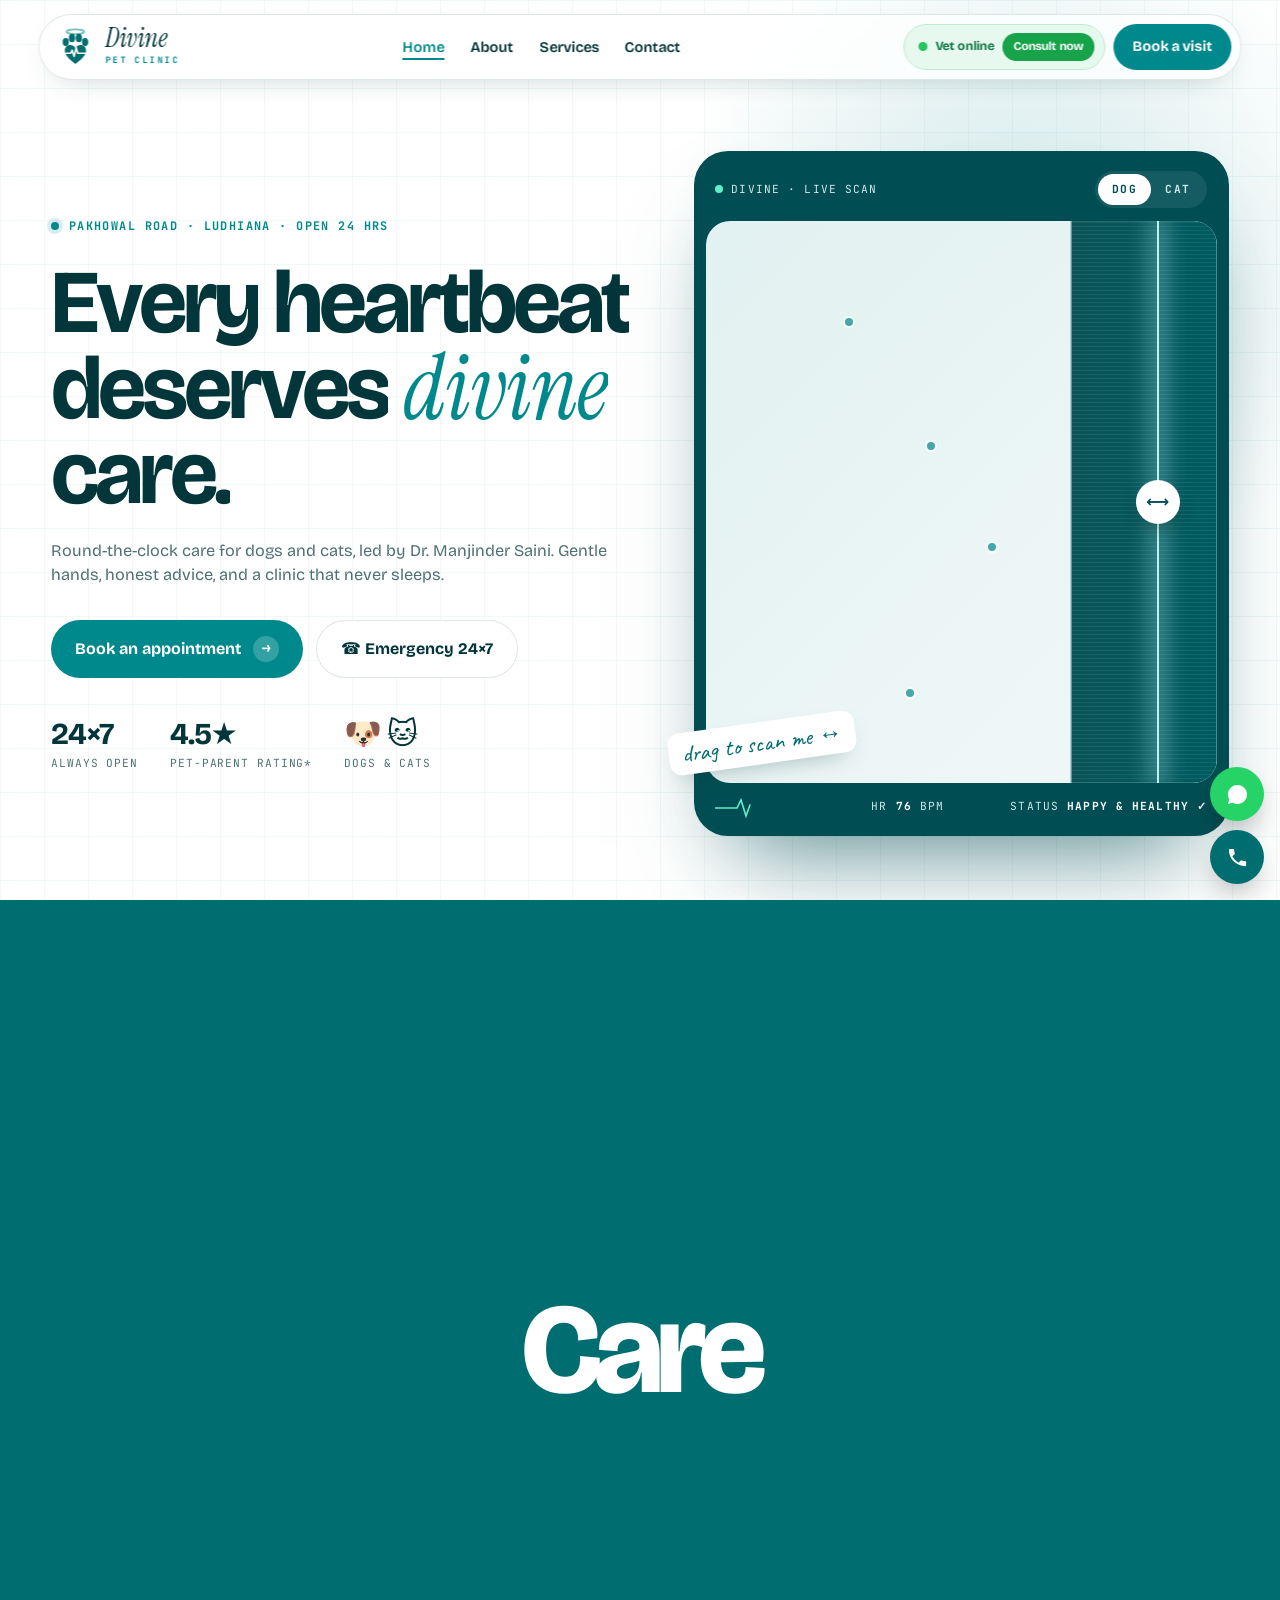
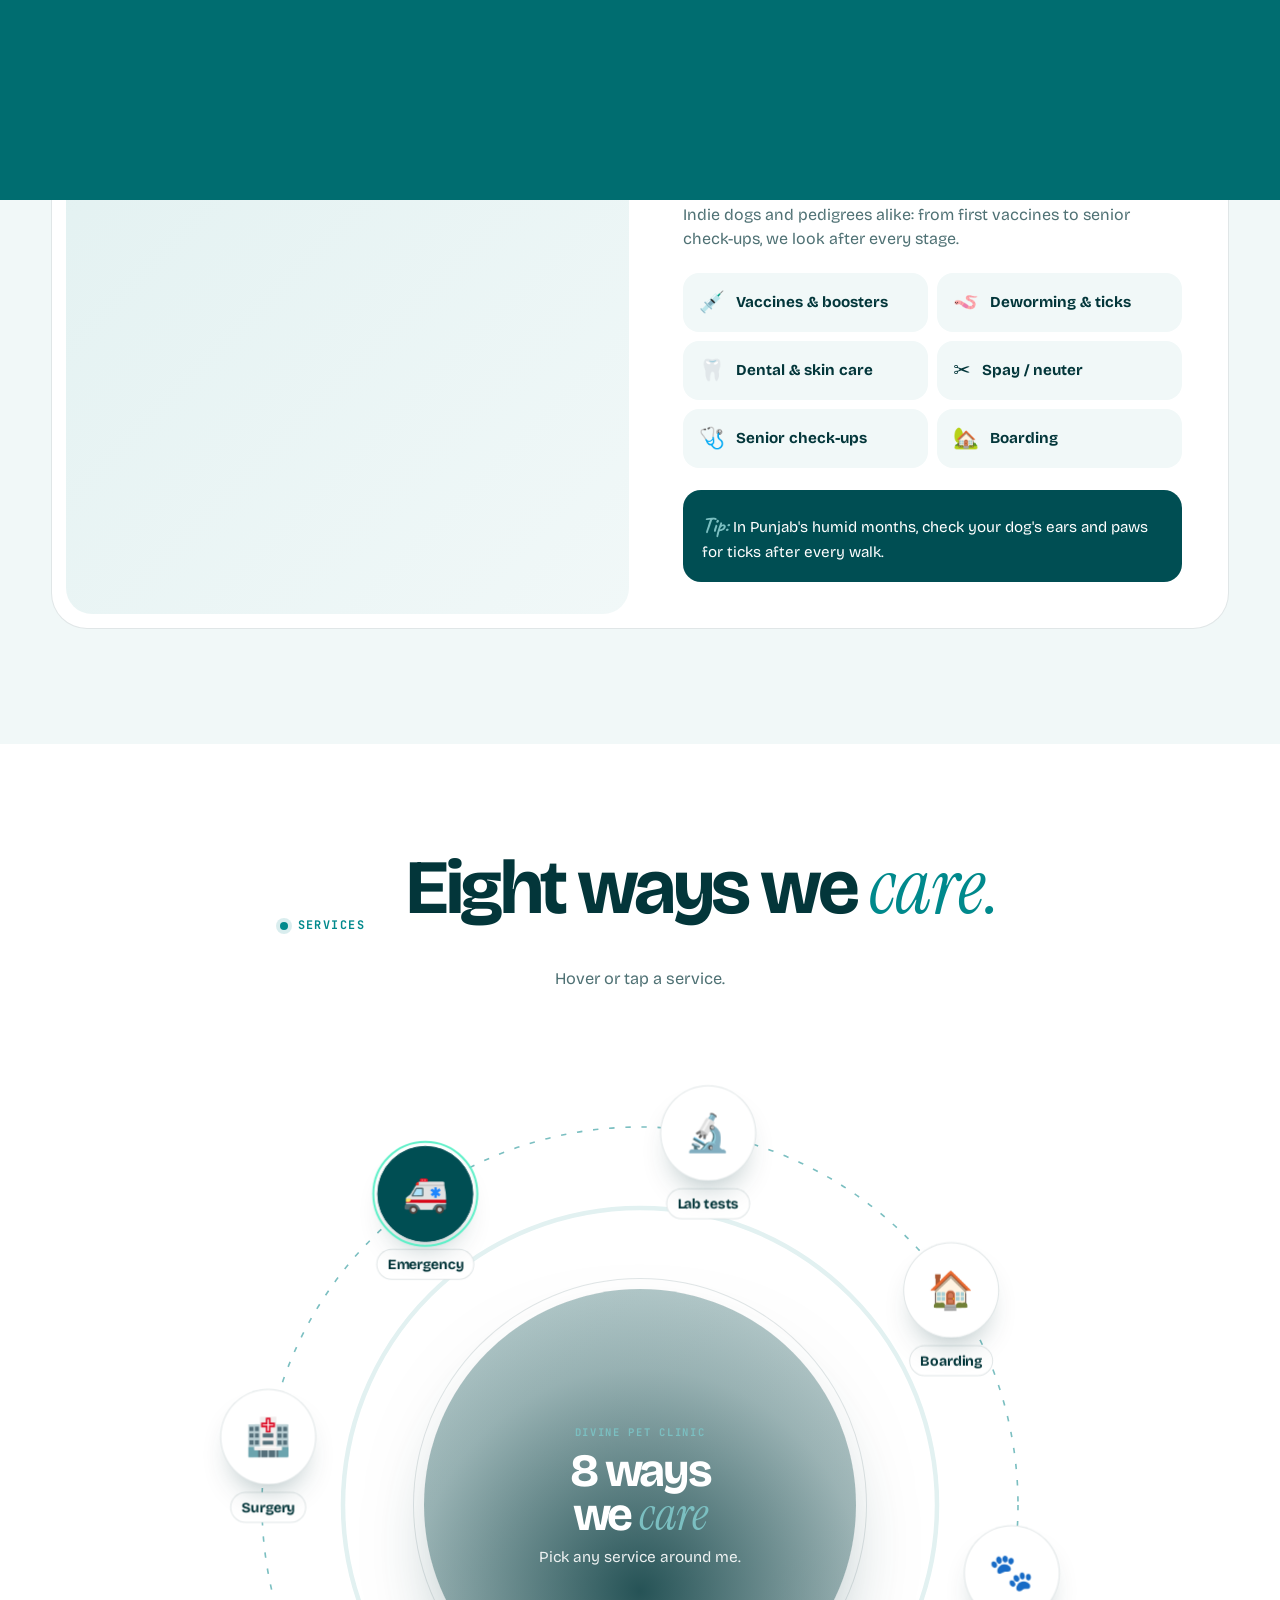
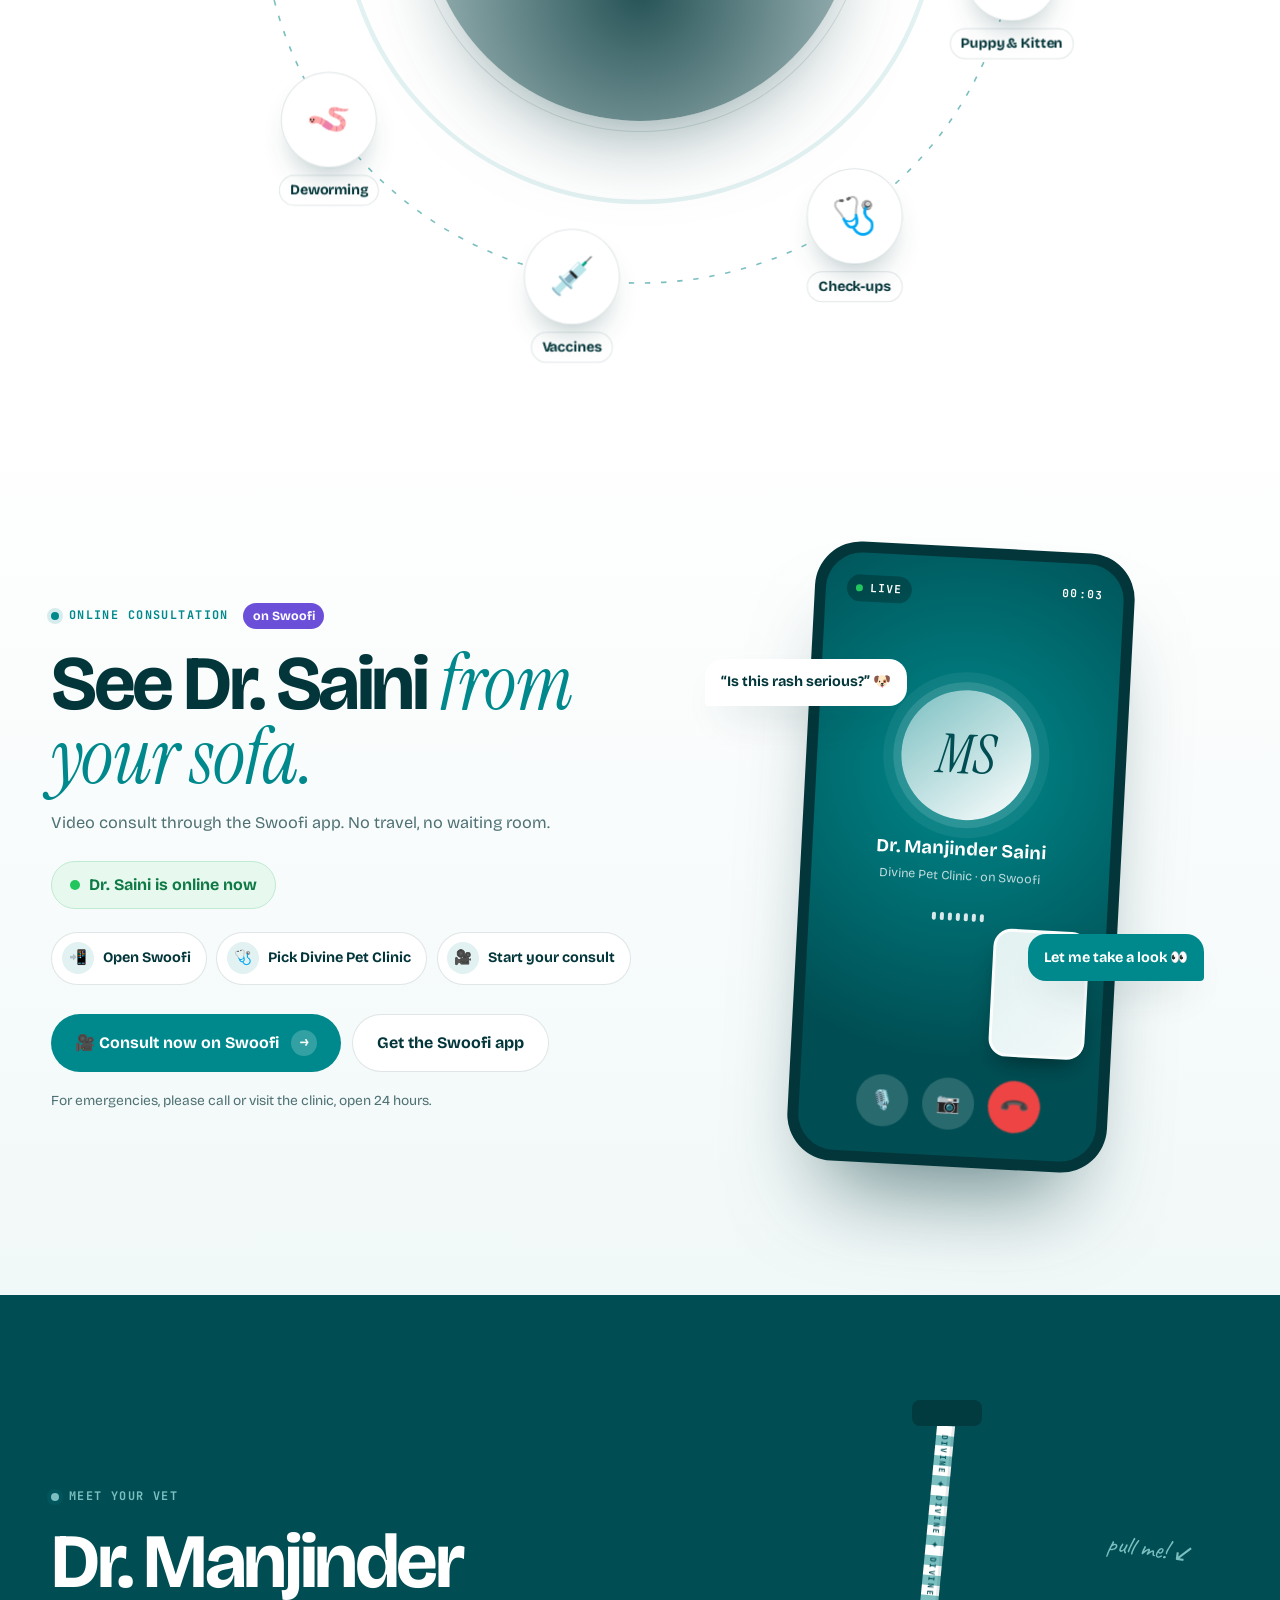
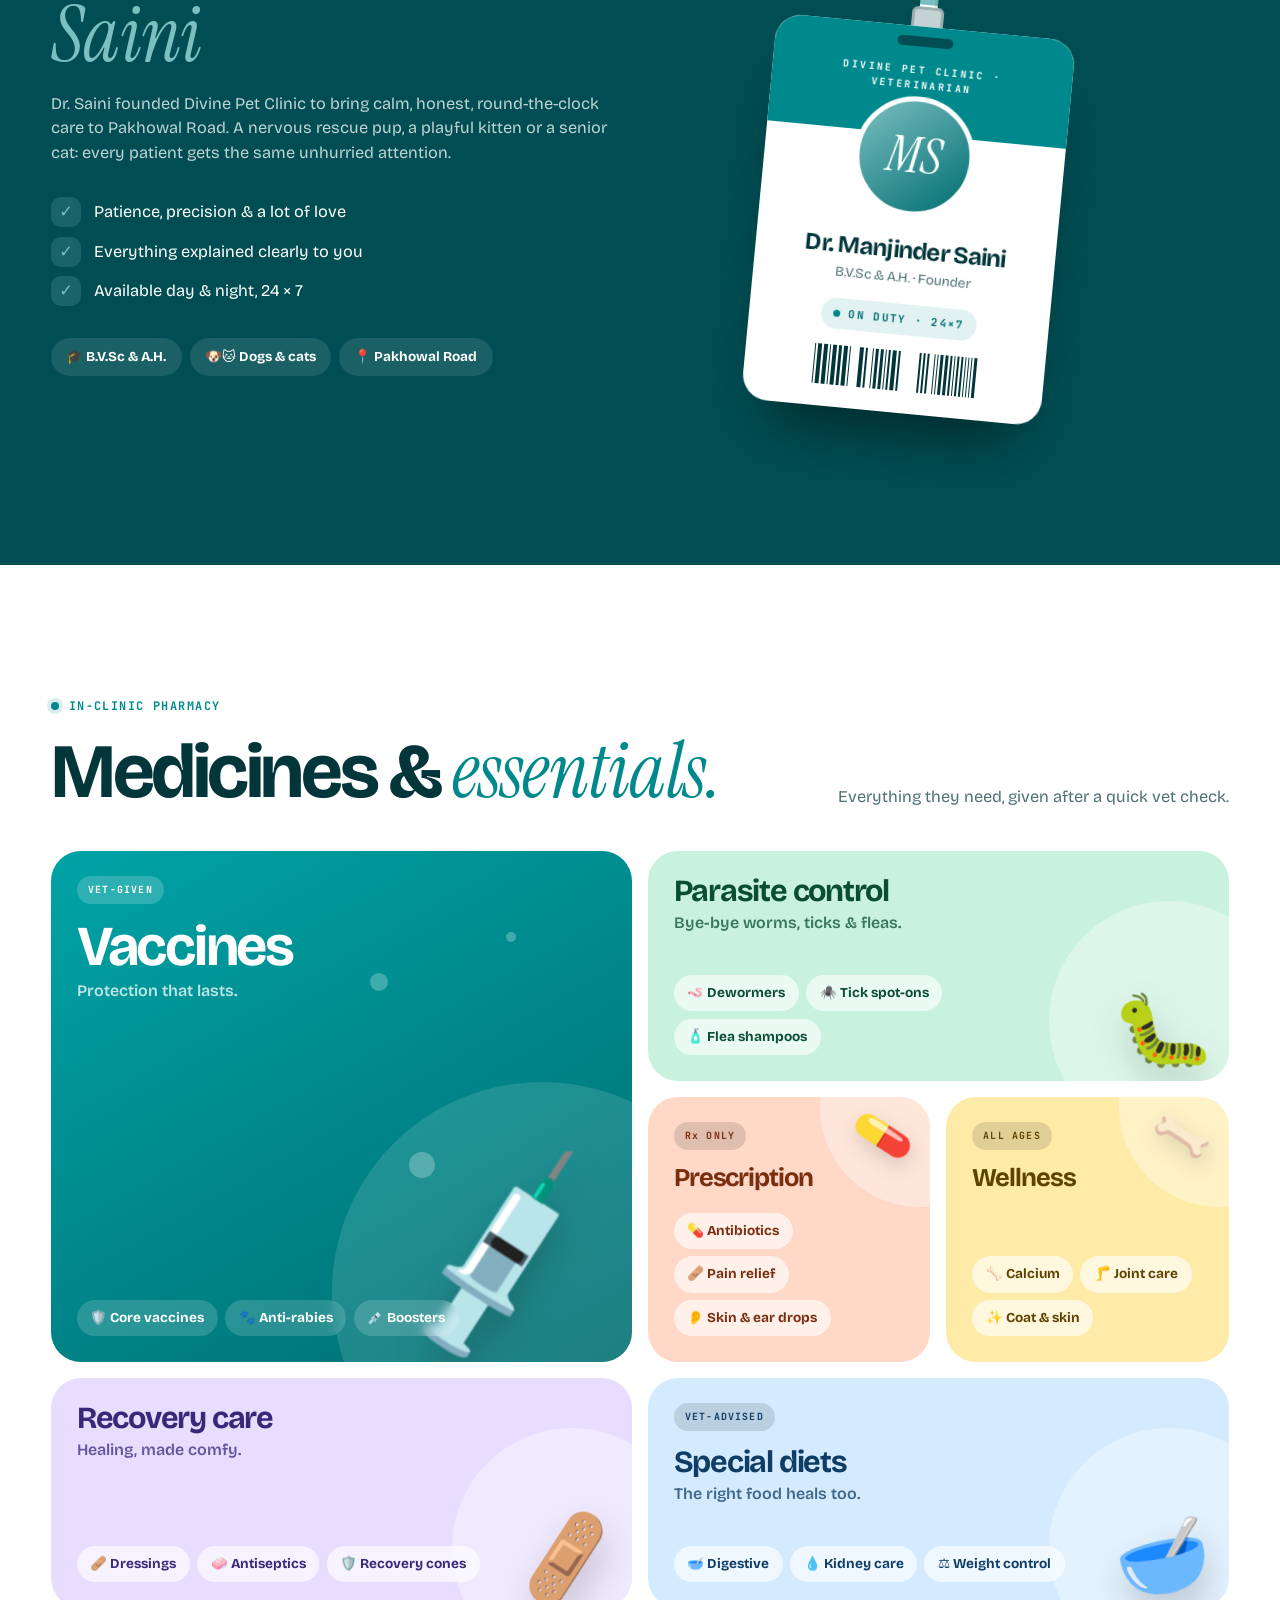
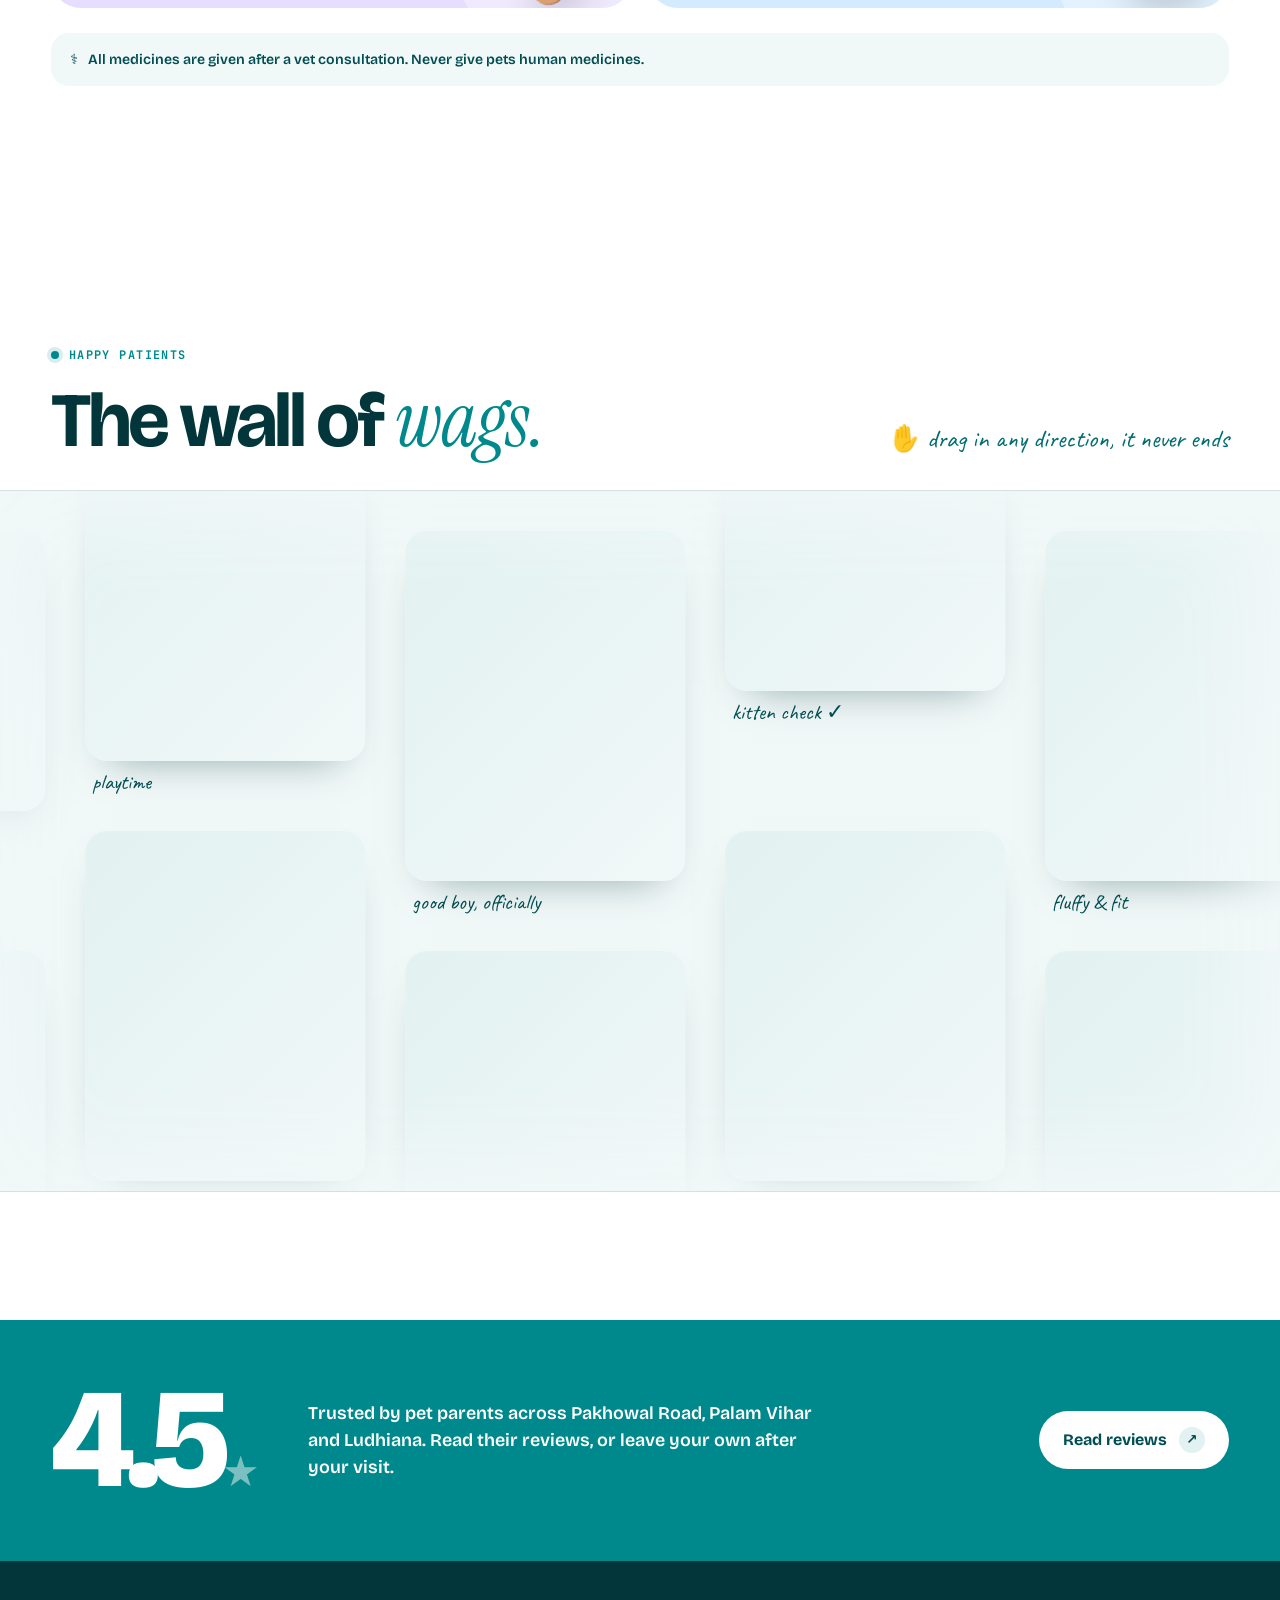
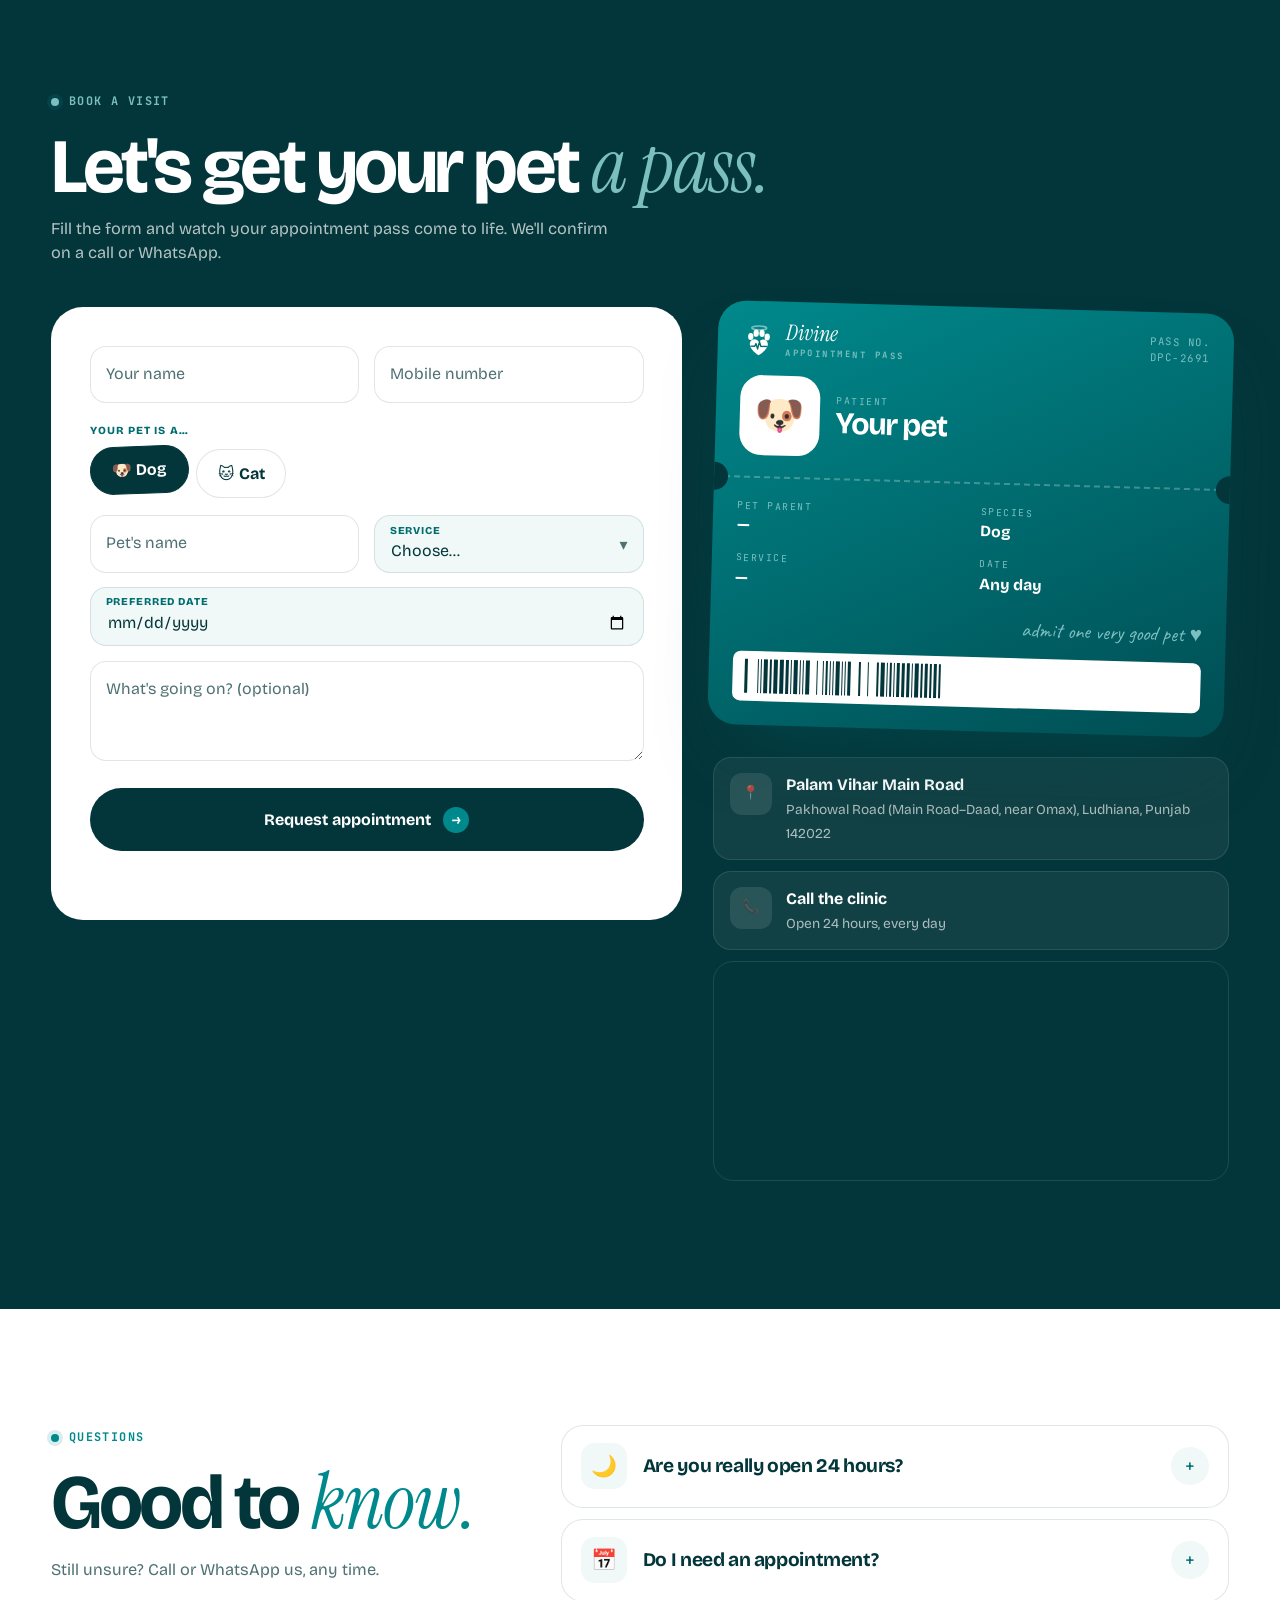
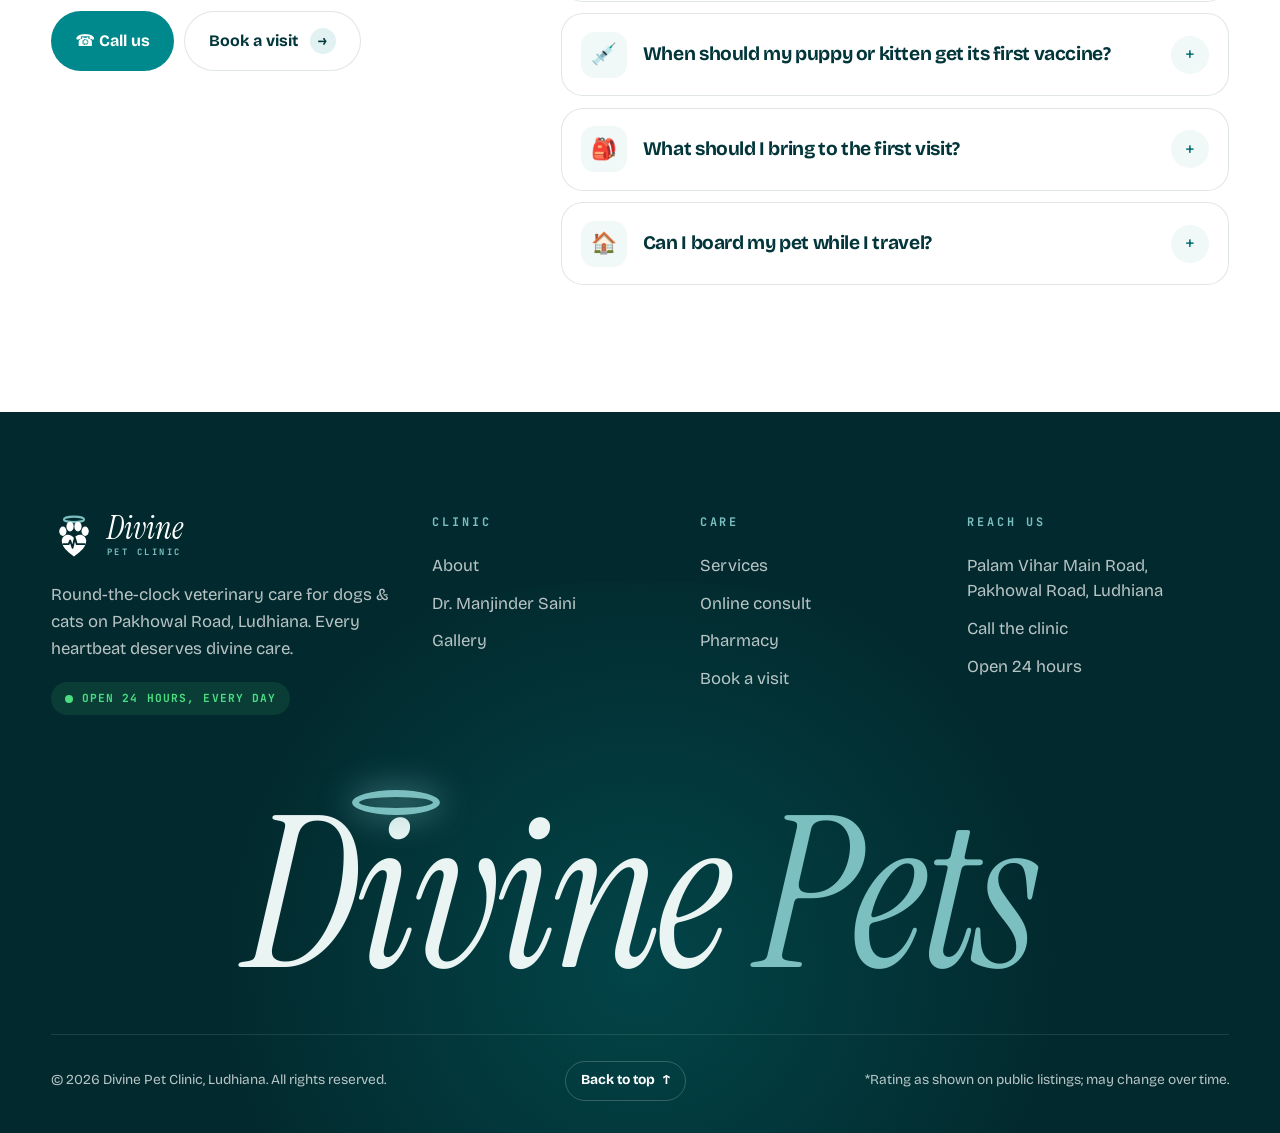
==== index.html @ b82a6c08 "Add files via upload" ====
<!DOCTYPE html>
<html lang="en-IN">
<head>
<meta charset="UTF-8" />
<meta name="viewport" content="width=device-width, initial-scale=1, viewport-fit=cover" />
<title>Divine Pet Clinic · 24-Hour Vet for Dogs &amp; Cats · Pakhowal Road, Ludhiana</title>
<meta name="description" content="Open 24 hours. Check-ups, vaccinations, surgery, emergency care, lab tests and boarding for dogs and cats, led by Dr. Manjinder Saini, B.V.Sc &amp; A.H." />
<link rel="canonical" href="https://gurmeettextile.in/" />
<meta name="theme-color" content="#006D70" />
<meta property="og:type" content="website" />
<meta property="og:site_name" content="Divine Pet Clinic" />
<meta property="og:title" content="Divine Pet Clinic · 24-Hour Vet for Dogs &amp; Cats · Pakhowal Road, Ludhiana" />
<meta property="og:description" content="Open 24 hours. Check-ups, vaccinations, surgery, emergency care, lab tests and boarding for dogs and cats, led by Dr. Manjinder Saini, B.V.Sc &amp; A.H." />
<meta property="og:url" content="https://gurmeettextile.in/" />
<meta property="og:image" content="https://gurmeettextile.in/og-image.jpg" />
<meta property="og:locale" content="en_IN" />
<meta name="twitter:card" content="summary_large_image" />
<link rel="manifest" href="site.webmanifest" />
<link rel="icon" href="data:image/svg+xml,%3Csvg xmlns='http://www.w3.org/2000/svg' viewBox='0 0 64 64'%3E%3Crect width='64' height='64' rx='16' fill='%23006D70'/%3E%3Cellipse cx='32' cy='11' rx='13' ry='3.6' fill='none' stroke='%237BBFC1' stroke-width='3'/%3E%3Cpath d='M32 56c-2-1.8-15-9.4-15-19 0-4.8 3.7-7.8 7.6-7.8 3.2 0 5.6 1.9 7.4 4.2 1.8-2.3 4.2-4.2 7.4-4.2 3.9 0 7.6 3 7.6 7.8 0 9.6-13 17.2-15 19z' fill='%23fff'/%3E%3C/svg%3E" />
<link rel="apple-touch-icon" href="favicon.svg" />
<link rel="preconnect" href="https://fonts.googleapis.com" />
<link rel="preconnect" href="https://fonts.gstatic.com" crossorigin />
<link href="https://fonts.googleapis.com/css2?family=Bricolage+Grotesque:opsz,wght@12..96,400..800&family=Instrument+Serif:ital@0;1&family=Caveat:wght@500;700&family=JetBrains+Mono:wght@500;700&display=swap" rel="stylesheet" />
<link rel="stylesheet" href="style.css" />
<script type="application/ld+json">{"@context": "https://schema.org", "@type": "VeterinaryCare", "name": "Divine Pet Clinic", "url": "https://gurmeettextile.in/", "image": "https://gurmeettextile.in/og-image.jpg", "address": {"@type": "PostalAddress", "streetAddress": "Palam Vihar Main Road, Pakhowal Road (Main Road–Daad, near Omax)", "addressLocality": "Ludhiana", "addressRegion": "Punjab", "postalCode": "142022", "addressCountry": "IN"}, "openingHoursSpecification": {"@type": "OpeningHoursSpecification", "dayOfWeek": ["Monday", "Tuesday", "Wednesday", "Thursday", "Friday", "Saturday", "Sunday"], "opens": "00:00", "closes": "23:59"}, "employee": {"@type": "Person", "name": "Dr. Manjinder Saini", "jobTitle": "Veterinarian", "honorificSuffix": "B.V.Sc & A.H."}, "priceRange": "₹₹", "telephone": "+91-XXXXXXXXXX"}</script>
</head>
<body class="loading page-enter" data-page="home">
<script>document.documentElement.classList.add("js");try{if(sessionStorage.getItem("dpcSeen"))document.body.classList.add("no-loader");if(!sessionStorage.getItem("dpcEnter"))document.body.classList.remove("page-enter");sessionStorage.removeItem("dpcEnter")}catch(e){document.body.classList.remove("page-enter")}</script>
<a href="#main" class="skip">Skip to content</a>
<svg width="0" height="0" style="position:absolute" aria-hidden="true">
  <defs>
    <symbol id="logo" viewBox="0 0 64 64">
      <ellipse cx="32" cy="7.5" rx="14" ry="3.8" fill="none" stroke="#7BBFC1" stroke-width="3"/>
      <ellipse cx="16.5" cy="24" rx="5" ry="6.6" fill="currentColor"/><ellipse cx="26.5" cy="17.5" rx="5" ry="6.8" fill="currentColor"/>
      <ellipse cx="37.5" cy="17.5" rx="5" ry="6.8" fill="currentColor"/><ellipse cx="47.5" cy="24" rx="5" ry="6.6" fill="currentColor"/>
      <path d="M32 59c-2.2-2-17-10.6-17-21.4 0-5.4 4.2-8.8 8.6-8.8 3.6 0 6.3 2.1 8.4 4.7 2.1-2.6 4.8-4.7 8.4-4.7 4.4 0 8.6 3.4 8.6 8.8C49 48.4 34.2 57 32 59z" fill="currentColor"/>
      <path d="M17 42h7.5l2.2-5 3.3 10 3.2-14 2.6 9h11.2" fill="none" stroke="var(--cut,#fff)" stroke-width="2.6" stroke-linejoin="round" stroke-linecap="round"/>
    </symbol>
    <symbol id="paw" viewBox="0 0 64 64">
      <ellipse cx="16.5" cy="24" rx="5" ry="6.6"/><ellipse cx="26.5" cy="17.5" rx="5" ry="6.8"/><ellipse cx="37.5" cy="17.5" rx="5" ry="6.8"/><ellipse cx="47.5" cy="24" rx="5" ry="6.6"/>
      <path d="M32 59c-2.2-2-17-10.6-17-21.4 0-5.4 4.2-8.8 8.6-8.8 3.6 0 6.3 2.1 8.4 4.7 2.1-2.6 4.8-4.7 8.4-4.7 4.4 0 8.6 3.4 8.6 8.8C49 48.4 34.2 57 32 59z"/>
    </symbol>
  </defs>
</svg>

<!-- LOADER -->
<div id="loader" aria-hidden="true">
  <div class="ld">
    <svg class="ol"><use href="#logo"/></svg>
    <svg class="sol"><use href="#logo"/></svg>
    <div class="beam"></div>
  </div>
  <div class="ld-txt"><b>Divine</b><span id="ldTxt">SCANNING · 0%</span></div>
</div>

<div id="prog"></div>
<div class="paw-cur" id="pawCur"><svg viewBox="0 0 64 64" fill="currentColor"><use href="#paw"/></svg></div>

<!-- NAV -->
<header class="nav" id="nav"><div class="bar">
  <a href="index.html" class="logo" aria-label="Divine Pet Clinic home"><svg><use href="#logo"/></svg><span><b>Divine</b><small>PET CLINIC</small></span></a>
  <ul><li><a href="index.html" data-nav="home" class="cur" aria-current="page">Home</a></li><li><a href="about.html" data-nav="about">About</a></li><li><a href="services.html" data-nav="services">Services</a></li><li><a href="contact.html" data-nav="contact">Contact</a></li></ul>
  <div class="r"><a href="#consult" class="vbadge" id="vbadge" data-vet><i></i><span class="vt">Vet online</span><b class="vc">Consult now</b></a><a href="#book" class="btn btn-teal"><span>Book a visit</span></a><button class="burger" id="burger" aria-label="Menu"><i></i><i></i></button></div>
</div></header>
<nav class="mmenu"><a href="index.html">Home</a><a href="about.html">About</a><a href="services.html">Services</a><a href="#consult">Online <span class="it">consult</span></a><a href="contact.html">Contact</a><a href="#book" id="mmWa" style="font-size:1.4rem;margin-top:1.2rem;color:#4ADE80">💬 WhatsApp us</a></nav>

<main id="main">
<!-- HERO -->
<section class="hero" id="hero">
  <div class="wrap hgrid">
    <div>
      <span class="eyebrow rise">Pakhowal Road · Ludhiana · Open 24 hrs</span>
      <h1 class="split">Every heartbeat deserves <span class="it">divine</span> care.</h1>
      <p class="lead rise">Round-the-clock care for dogs and cats, led by Dr. Manjinder Saini. Gentle hands, honest advice, and a clinic that never sleeps.</p>
      <div class="ctas rise">
        <a href="#book" class="btn btn-teal magnetic"><span>Book an appointment</span><span class="ar">→</span></a>
        <a href="#book" class="btn btn-line magnetic js-call"><span>☎ Emergency 24×7</span></a>
      </div>
      <div class="hmini rise">
        <div><b>24×7</b><span>ALWAYS OPEN</span></div>
        <div><b>4.5★</b><span>PET-PARENT RATING*</span></div>
        <div><b>🐶 🐱</b><span>DOGS & CATS</span></div>
      </div>
    </div>
    <div class="scanner rise" id="scanner">
      <div class="sc-top"><span class="rec"><i></i>DIVINE · LIVE SCAN</span><div class="sc-tog" id="scTog"><button class="on" data-p="dog">DOG</button><button data-p="cat">CAT</button></div></div>
      <div class="screen" id="screen" data-cursor>
        <div class="layer cover"><img id="scPhoto" alt="Pet being scanned"></div>
        <div class="layer xray" id="xray"><img id="scX" alt=""></div>
        <div class="band-edge" id="be1"></div><div class="band-edge" id="be2"></div>
        <div class="beam" id="beam"><span>⟷</span></div>
        <div id="huds"></div>
      </div>
      <div class="sc-bot"><svg viewBox="0 0 90 22"><path d="M0 12h22l4-8 5 16 5-14 3 6h51"/></svg><span>HR <b id="hr">72</b> BPM</span><span>STATUS <b id="scStatus">SCANNING…</b></span></div>
      <div class="scan-hint">drag to scan me ↔</div>
    </div>
  </div>
</section>

<!-- TICKER -->
<div class="ticker" aria-hidden="true">
  <div class="row" id="t1"><span>Vaccinations <img src="https://images.unsplash.com/photo-1534361960057-19889db9621e?auto=format&fit=crop&w=200&h=200&q=70" alt=""> Surgery <b>✦</b> <em>24×7</em> Emergency <img src="https://images.unsplash.com/photo-1596854372745-0906a0593bca?auto=format&fit=crop&w=200&h=200&q=70" alt=""> Deworming <b>✦</b></span></div>
  <div class="row o" id="t2"><span>Boarding <img src="https://images.unsplash.com/photo-1769072532894-d0a4ad06d415?auto=format&fit=crop&w=200&h=200&q=70" alt=""> Diagnostics <b>✦</b> <em>Kitten</em> Care <img src="https://images.unsplash.com/photo-1574144611937-0df059b5ef3e?auto=format&fit=crop&w=200&h=200&q=70" alt=""> Check-ups <b>✦</b></span></div>
</div>

<!-- WHO WE TREAT -->
<section class="treat" id="treat">
  <div class="wrap">
    <div class="head" data-reveal><span class="eyebrow">Who we treat</span><h2>Every wag, every <span class="it">whisker.</span></h2><p class="lead" style="margin:0 auto">Flip the switch to see how we care for each.</p></div>
    <div class="swwrap" data-reveal><div class="bigswitch" id="sw"><span class="knob"></span><button class="on" data-k="dog">🐶 Dogs</button><button data-k="cat">🐱 Cats</button></div></div>
    <div class="tstage" id="tstage" data-reveal>
      <div class="tvid cover"><video id="tVid" muted loop playsinline autoplay preload="metadata"></video><span class="lbl" id="tLbl">● PATIENT: DOG</span></div>
      <div class="tinfo"><h3 id="tT"></h3><p id="tP"></p><div class="tlist" id="tL"></div><div class="tip"><p id="tTip"></p></div></div>
    </div>
  </div>
</section>

<!-- SERVICES: orbit -->
<section class="services" id="care-orbit">
  <div class="wrap">
    <div class="head orb-head" data-reveal><span class="eyebrow">Services</span><h2>Eight ways we <span class="it">care.</span></h2><p class="lead">Hover or tap a service.</p></div>
    <div class="orbit" id="orbit" data-reveal>
      <svg class="orb-rings" viewBox="0 0 100 100" aria-hidden="true"><circle class="r1" cx="50" cy="50" r="42"/><circle class="r2" cx="50" cy="50" r="33"/><line id="orbLine" x1="50" y1="50" x2="50" y2="50"/></svg>
      <div class="orb-core" id="orbCore">
        <div class="cover orb-img"><img id="orbImg" src="https://images.unsplash.com/photo-1601758228041-f3b2795255f1?auto=format&fit=crop&w=900&q=72" alt="Happy dog with its owner"></div>
        <div class="orb-txt" id="orbTxt">
          <span class="orb-k" id="orbK">DIVINE PET CLINIC</span>
          <h3 id="orbH">8 ways<br>we <span class="it">care</span></h3>
          <p id="orbP">Pick any service around me.</p>
          <div class="orb-icons" id="orbIcons"></div>
          <a href="#book" class="orb-book" id="orbBook" hidden>Book this →</a>
        </div>
      </div>
      <div id="orbPlanets"></div>
    </div>
  </div>
</section>

<!-- ONLINE CONSULT via Swoofi -->
<section class="consult" id="consult">
  <div class="wrap cgrid">
    <div data-reveal>
      <span class="eyebrow">Online consultation <span class="swf">on Swoofi</span></span>
      <h2>See Dr. Saini <span class="it">from your sofa.</span></h2>
      <p class="lead">Video consult through the Swoofi app. No travel, no waiting room.</p>
      <div class="cstatus" data-vet><i></i><span class="cs-t">Dr. Saini is online now</span></div>
      <ol class="csteps">
        <li><span>📲</span>Open Swoofi</li>
        <li><span>🩺</span>Pick Divine Pet Clinic</li>
        <li><span>🎥</span>Start your consult</li>
      </ol>
      <div class="cbtns">
        <a href="#book" class="btn btn-teal magnetic" id="cMain" data-vet><span class="cm-t">🎥 Consult now on Swoofi</span><span class="ar">→</span></a>
        <a href="#book" class="btn btn-line magnetic" id="cApp"><span>Get the Swoofi app</span></a>
      </div>
      <p class="cnote">For emergencies, please call or visit the clinic, open 24 hours.</p>
    </div>
    <div class="vwrap" data-reveal>
      <div class="vphone" data-vet>
        <div class="vscreen">
          <div class="vtop"><span class="vlive"><i></i><span class="vl-t">LIVE</span></span><span class="vtime" id="vtime">00:00</span></div>
          <div class="vdoc"><div class="vav">MS</div><b>Dr. Manjinder Saini</b><span>Divine Pet Clinic · on Swoofi</span>
            <div class="wave"><i></i><i></i><i></i><i></i><i></i><i></i><i></i></div></div>
          <div class="vpip cover"><img src="https://images.unsplash.com/photo-1587300003388-59208cc962cb?auto=format&fit=crop&w=400&q=70" alt="Pet on the video call"></div>
          <div class="vctrl"><span>🎙️</span><span>📷</span><span class="end">📞</span></div>
          <div class="voff"><b>😴 Dr. Saini is offline</b><span class="vo-t">Back online at 9:00 AM</span><a href="#book" class="btn btn-white"><span>Book for later</span></a></div>
        </div>
      </div>
      <div class="vbubble">“Is this rash serious?” 🐶</div>
      <div class="vbubble b2">Let me take a look 👀</div>
    </div>
  </div>
</section>

<!-- VET: ID badge -->
<section class="vet" id="vet">
  <div class="wrap grid">
    <div data-reveal>
      <span class="eyebrow">Meet your vet</span>
      <h2>Dr. Manjinder <span class="it">Saini</span></h2>
      <p class="lead">Dr. Saini founded Divine Pet Clinic to bring calm, honest, round-the-clock care to Pakhowal Road. A nervous rescue pup, a playful kitten or a senior cat: every patient gets the same unhurried attention.</p>
      <ul class="promise"><li><i>✓</i>Patience, precision & a lot of love</li><li><i>✓</i>Everything explained clearly to you</li><li><i>✓</i>Available day & night, 24 × 7</li></ul>
      <div class="vchips"><span>🎓 B.V.Sc & A.H.</span><span>🐶🐱 Dogs & cats</span><span>📍 Pakhowal Road</span></div>
    </div>
    <div class="lstage" id="lstage">
      <div class="anchor"></div>
      <div class="swing" id="swing">
        <div class="rope"></div><div class="clip"></div>
        <div class="badge" id="badge">
          <div class="bh"><small>DIVINE PET CLINIC · VETERINARIAN</small></div>
          <div class="ph" id="docPh">MS</div>
          <div class="bb"><b>Dr. Manjinder Saini</b><span>B.V.Sc & A.H. · Founder</span><div class="duty"><i></i>ON DUTY · 24×7</div><div class="bc" id="bcode"></div></div>
        </div>
      </div>
      <div class="pull">pull me! ↙</div>
    </div>
  </div>
</section>

<!-- PHARMACY: colourful bento -->
<section class="pharmacy" id="pharmacy">
  <div class="wrap">
    <div class="head" data-reveal><div><span class="eyebrow">In-clinic pharmacy</span><h2>Medicines & <span class="it">essentials.</span></h2></div><p class="lead">Everything they need, given after a quick vet check.</p></div>
    <div class="bento" id="bento">
      <article class="bt bt-vax" data-reveal>
        <span class="bt-tag">VET-GIVEN</span>
        <h3>Vaccines</h3><p>Protection that lasts.</p>
        <ul><li>🛡️ Core vaccines</li><li>🐾 Anti-rabies</li><li>💉 Boosters</li></ul>
        <span class="bt-ill">💉</span><i class="dot d1"></i><i class="dot d2"></i><i class="dot d3"></i>
      </article>
      <article class="bt bt-para" data-reveal>
        <h3>Parasite control</h3><p>Bye-bye worms, ticks & fleas.</p>
        <ul><li>🪱 Dewormers</li><li>🕷️ Tick spot-ons</li><li>🧴 Flea shampoos</li></ul>
        <span class="bt-ill">🐛</span>
      </article>
      <article class="bt bt-rx" data-reveal>
        <span class="bt-tag">Rx ONLY</span>
        <h3>Prescription</h3>
        <ul><li>💊 Antibiotics</li><li>🩹 Pain relief</li><li>👂 Skin & ear drops</li></ul>
        <span class="bt-ill">💊</span>
      </article>
      <article class="bt bt-well" data-reveal>
        <span class="bt-tag">ALL AGES</span>
        <h3>Wellness</h3>
        <ul><li>🦴 Calcium</li><li>🦵 Joint care</li><li>✨ Coat & skin</li></ul>
        <span class="bt-ill">🦴</span>
      </article>
      <article class="bt bt-rec" data-reveal>
        <h3>Recovery care</h3><p>Healing, made comfy.</p>
        <ul><li>🩹 Dressings</li><li>🧼 Antiseptics</li><li>🛡️ Recovery cones</li></ul>
        <span class="bt-ill">🩹</span>
      </article>
      <article class="bt bt-diet" data-reveal>
        <span class="bt-tag">VET-ADVISED</span>
        <h3>Special diets</h3><p>The right food heals too.</p>
        <ul><li>🥣 Digestive</li><li>💧 Kidney care</li><li>⚖️ Weight control</li></ul>
        <span class="bt-ill">🥣</span>
      </article>
    </div>
    <p class="disc"><span>⚕️</span>All medicines are given after a vet consultation. Never give pets human medicines.</p>
  </div>
</section>

<!-- GALLERY: infinite canvas -->
<section class="gallery" id="gallery">
  <div class="wrap head"><div data-reveal><span class="eyebrow">Happy patients</span><h2>The wall of <span class="it">wags.</span></h2></div><span class="ghint" data-reveal>✋ drag in any direction, it never ends</span></div>
  <div class="canvas" id="canvas" data-cursor></div>
</section>

<!-- TRUST -->
<section class="trust"><div class="wrap">
  <div class="score">4.5<small>★</small></div>
  <p>Trusted by pet parents across Pakhowal Road, Palam Vihar and Ludhiana. Read their reviews, or leave your own after your visit.</p>
  <a href="https://www.google.com/search?q=Divine+Pet+Clinic+Palam+Vihar+Ludhiana+reviews" target="_blank" rel="noopener" class="btn btn-white magnetic"><span>Read reviews</span><span class="ar" style="background:var(--soft)">↗</span></a>
</div></section>

<!-- BOOKING -->
<section class="book" id="book">
  <div class="wrap">
    <div class="top" data-reveal><span class="eyebrow">Book a visit</span><h2>Let's get your pet <span class="it">a pass.</span></h2><p class="lead">Fill the form and watch your appointment pass come to life. We'll confirm on a call or WhatsApp.</p></div>
    <div class="bgrid">
      <form class="appt" id="appt" novalidate data-reveal>
        <div class="row">
          <div class="f"><input id="fname" name="name" placeholder=" " autocomplete="name"><label for="fname">Your name</label><div class="msg">Please enter your name</div></div>
          <div class="f"><input id="fphone" name="phone" placeholder=" " inputmode="tel" autocomplete="tel"><label for="fphone">Mobile number</label><div class="msg">Enter a valid 10-digit mobile number</div></div>
        </div>
        <span class="lbl-s">Your pet is a…</span>
        <div class="pets">
          <label><input type="radio" name="pet" value="Dog" checked><span>🐶 Dog</span></label>
          <label><input type="radio" name="pet" value="Cat"><span>🐱 Cat</span></label>
        </div>
        <div class="row">
          <div class="f"><input id="fpet" name="petname" placeholder=" " maxlength="18"><label for="fpet">Pet's name</label></div>
          <div class="f sel"><select id="fsvc" name="service"><option value="">Choose…</option><option>General check-up</option><option>Vaccination</option><option>Deworming / tick control</option><option>Surgery / sterilisation</option><option>Emergency</option><option>Lab tests</option><option>Pet boarding</option><option>Puppy / kitten care</option></select><label for="fsvc">Service</label><div class="msg">Please choose a service</div></div>
        </div>
        <div class="f"><input id="fdate" name="date" type="date" placeholder=" "><label for="fdate">Preferred date</label><div class="msg">Please pick today or a later date</div></div>
        <div class="f"><textarea id="fmsg" name="message" placeholder=" "></textarea><label for="fmsg">What's going on? (optional)</label></div>
        <button type="submit" class="btn btn-ink magnetic"><span id="subTxt">Request appointment</span><span class="ar" style="background:var(--t2)">→</span></button>
        <p class="form-status" id="formStatus" aria-live="polite"></p>
        <p class="after" id="after">Your request is ready. <a href="#" id="again">Book another</a></p>
      </form>
      <div>
        <div class="pass" id="pass">
          <div class="ptop"><span class="logo"><svg style="--cut:var(--t3)"><use href="#logo"/></svg><span><b>Divine</b><small>APPOINTMENT PASS</small></span></span><span class="pid">PASS NO.<br><span id="pid">DPC-0000</span></span></div>
          <div class="ppet"><div class="emo" id="pEmo">🐾</div><div><small>PATIENT</small><b id="pName">Your pet</b></div></div>
          <div class="perf"></div>
          <div class="pfs">
            <div class="pf"><small>PET PARENT</small><b id="pParent">—</b></div>
            <div class="pf"><small>SPECIES</small><b id="pType">—</b></div>
            <div class="pf"><small>SERVICE</small><b id="pSvc">—</b></div>
            <div class="pf"><small>DATE</small><b id="pDate">—</b></div>
          </div>
          <div class="padmit">admit one very good pet ♥</div>
          <div class="pbc" id="pbc"></div>
          <div class="ok">CONFIRMED</div>
        </div>
        <div class="binfo">
          <a href="#" id="mapLink" target="_blank" rel="noopener"><span class="ic">📍</span><div><b>Palam Vihar Main Road</b><span>Pakhowal Road (Main Road–Daad, near Omax), Ludhiana, Punjab 142022</span></div></a>
          <a href="#book" class="js-call"><span class="ic">📞</span><div><b class="js-phone">Call the clinic</b><span>Open 24 hours, every day</span></div></a>
        </div>
        <div class="map"><iframe loading="lazy" title="Map to Divine Pet Clinic" src="https://maps.google.com/maps?q=Divine%20Pet%20Clinic%2C%20Palam%20Vihar%20Main%20Road%2C%20Pakhowal%20Road%2C%20Ludhiana&z=14&output=embed"></iframe></div>
      </div>
    </div>
  </div>
</section>
<!-- FAQ -->
<section class="faq"><div class="wrap grid">
  <div data-reveal><span class="eyebrow">Questions</span><h2>Good to <span class="it">know.</span></h2><p class="lead">Still unsure? Call or WhatsApp us, any time.</p><div class="faq-cta"><a href="#book" class="btn btn-teal magnetic js-call"><span>☎ Call us</span></a><a href="#book" class="btn btn-line magnetic"><span>Book a visit</span><span class="ar" style="background:var(--soft)">→</span></a></div></div>
  <div>
    <div class="qa"><button aria-expanded="false"><span class="qi">🌙</span><span class="qt">Are you really open 24 hours?</span><span class="tg">+</span></button><div class="ans"><div><p>Yes. For late-night emergencies, please call while you're on the way so we're ready when you arrive.</p></div></div></div>
    <div class="qa"><button aria-expanded="false"><span class="qi">📅</span><span class="qt">Do I need an appointment?</span><span class="tg">+</span></button><div class="ans"><div><p>Walk-ins are welcome, but booking with the form below or on WhatsApp cuts your waiting time, especially for vaccinations and surgeries.</p></div></div></div>
    <div class="qa"><button aria-expanded="false"><span class="qi">💉</span><span class="qt">When should my puppy or kitten get its first vaccine?</span><span class="tg">+</span></button><div class="ans"><div><p>Usually at around 6–8 weeks of age, followed by boosters. The doctor will set the exact schedule at the first check-up.</p></div></div></div>
    <div class="qa"><button aria-expanded="false"><span class="qi">🎒</span><span class="qt">What should I bring to the first visit?</span><span class="tg">+</span></button><div class="ans"><div><p>Any previous vaccination or medical records, a list of current medicines or food, and your pet on a leash or in a carrier.</p></div></div></div>
    <div class="qa"><button aria-expanded="false"><span class="qi">🏠</span><span class="qt">Can I board my pet while I travel?</span><span class="tg">+</span></button><div class="ans"><div><p>Yes, with medical supervision. Pets should be up to date on vaccinations. Contact us to check availability.</p></div></div></div>
  </div>
</div></section>

</main>

<!-- FOOTER -->
<footer class="ft2" id="foot">
  <div class="ft-paws" id="ftPaws" aria-hidden="true"></div>
  <div class="wrap">
    <div class="ft-cols">
      <div class="ft-brand" data-ft><a href="index.html" class="logo"><svg style="--cut:#022A2E"><use href="#logo"/></svg><span><b>Divine</b><small>PET CLINIC</small></span></a>
        <p>Round-the-clock veterinary care for dogs &amp; cats on Pakhowal Road, Ludhiana. Every heartbeat deserves divine care.</p>
        <span class="ft-open"><i></i>Open 24 hours, every day</span></div>
      <div data-ft><h5>CLINIC</h5><ul><li><a href="about.html">About</a></li><li><a href="about.html#vet">Dr. Manjinder Saini</a></li><li><a href="index.html#gallery">Gallery</a></li></ul></div>
      <div data-ft><h5>CARE</h5><ul><li><a href="services.html">Services</a></li><li><a href="services.html#consult">Online consult</a></li><li><a href="services.html#pharmacy">Pharmacy</a></li><li><a href="contact.html#book">Book a visit</a></li></ul></div>
      <div data-ft><h5>REACH US</h5><ul><li><a href="#" class="js-map" target="_blank" rel="noopener">Palam Vihar Main Road,<br>Pakhowal Road, Ludhiana</a></li><li><a href="contact.html#book" class="js-call js-phone">Call the clinic</a></li><li>Open 24 hours</li></ul></div>
    </div>
    <div class="ft-giant" id="ftGiant" aria-label="Divine Pets"><span class="w1">Divine</span> <span class="w2">Pets</span><i class="ft-halo" id="ftHalo"></i></div>
    <div class="ft-legal"><span>© <span id="yr"></span> Divine Pet Clinic, Ludhiana. All rights reserved.</span><a href="#main" class="ft-top" id="ftTop">Back to top <i>↑</i></a><span>*Rating as shown on public listings; may change over time.</span></div>
  </div>
</footer>

<div class="fab">
  <a href="#book" class="wa" id="waFab" aria-label="WhatsApp the clinic"><svg viewBox="0 0 24 24" fill="currentColor"><path d="M17.5 14.4c-.3-.1-1.7-.8-2-.9-.3-.1-.5-.1-.7.1-.2.3-.8.9-.9 1.1-.2.2-.3.2-.6.1-.3-.1-1.2-.5-2.3-1.4-.9-.8-1.4-1.7-1.6-2-.2-.3 0-.5.1-.6l.4-.5c.2-.2.2-.3.3-.5.1-.2 0-.4 0-.5l-.9-2.2c-.2-.6-.5-.5-.7-.5h-.6c-.2 0-.5.1-.8.4-.3.3-1 1-1 2.5s1.1 2.9 1.2 3.1c.1.2 2.1 3.2 5.1 4.5 2.5 1 3 .8 3.6.8.6-.1 1.7-.7 2-1.4.2-.7.2-1.3.2-1.4-.1-.2-.3-.3-.6-.4zM12 2a10 10 0 0 0-8.6 15.1L2 22l5-1.3A10 10 0 1 0 12 2z"/></svg></a>
  <a href="#book" class="call js-call" aria-label="Call the clinic"><svg viewBox="0 0 24 24" fill="currentColor"><path d="M6.6 10.8a15.1 15.1 0 0 0 6.6 6.6l2.2-2.2c.3-.3.7-.4 1-.2 1.1.4 2.3.6 3.6.6.6 0 1 .4 1 1V20c0 .6-.4 1-1 1A17 17 0 0 1 3 4c0-.6.4-1 1-1h3.5c.6 0 1 .4 1 1 0 1.3.2 2.5.6 3.6.1.3 0 .7-.2 1z"/></svg></a>
</div>
<nav class="tabbar" id="tabbar" aria-label="Pages">
  <a href="index.html" data-tab="home" class="on" aria-current="page"><span>🏠</span>Home</a>
  <a href="about.html" data-tab="about"><span>💛</span>About</a>
  <a href="#consult" class="tb-consult" id="tbConsult"><span class="tbc"><i></i>🎥</span><em>Consult</em></a>
  <a href="services.html" data-tab="services"><span>🩺</span>Services</a>
  <a href="contact.html" data-tab="contact"><span>📍</span>Contact</a>
</nav>
<div class="curtain" id="curtain"><b id="curtainT">Care</b></div>
<div class="lightbox" id="lb"><button class="x" aria-label="Close">✕</button><div class="fr" id="lbFr"></div></div>
<script src="https://cdn.jsdelivr.net/npm/lenis@1.1.13/dist/lenis.min.js" defer></script>
<script src="main.js" defer></script>
</body>
</html>
---- style.css ----
/* =====================================================================
   DIVINE PET CLINIC · v3 "Vet-Tech Cinematic, with a playful heart"
   White canvas + teal family: #7BBFC1 · #00898C · #006D70 · #004E53
   ===================================================================== */
:root{
  --w:#FFFFFF; --mist:#F1F8F8; --soft:#E2F1F1;
  --t1:#7BBFC1; --t2:#00898C; --t3:#006D70; --t4:#004E53; --ink:#03363A;
  --muted:#4F7174; --line:rgba(3,54,58,.12);
  --ease:cubic-bezier(.22,1,.36,1);
  --disp:"Bricolage Grotesque",system-ui,sans-serif;
  --serif:"Instrument Serif",Georgia,serif;
  --hand:"Caveat",cursive; --mono:"JetBrains Mono",ui-monospace,monospace;
}
*{box-sizing:border-box;margin:0;padding:0}
html{-webkit-font-smoothing:antialiased}
body{font-family:var(--disp);color:var(--ink);background:var(--w);overflow-x:hidden;line-height:1.5}
body.loading{overflow:hidden;height:100vh}
img,video{display:block;max-width:100%}
a{color:inherit;text-decoration:none}
button{font:inherit;cursor:pointer;border:0;background:none;color:inherit}
input,select,textarea{font:inherit}
::selection{background:var(--t1);color:var(--ink)}
.wrap{width:min(1280px,92vw);margin-inline:auto}
h1,h2,h3{font-weight:700;letter-spacing:-.045em;line-height:.95}
h2{font-size:clamp(2.6rem,6vw,5.4rem)}
.it{font-family:var(--serif);font-style:italic;font-weight:400;letter-spacing:-.01em;color:var(--t2)}
.lead{font-size:clamp(1.02rem,1.25vw,1.18rem);color:var(--muted);max-width:52ch}
.eyebrow{display:inline-flex;align-items:center;gap:.6rem;font-family:var(--mono);font-size:.74rem;font-weight:700;letter-spacing:.12em;text-transform:uppercase;color:var(--t2)}
.eyebrow::before{content:"";width:8px;height:8px;border-radius:50%;background:currentColor;box-shadow:0 0 0 4px rgba(0,137,140,.15)}
section{position:relative}
.cover{position:relative;overflow:hidden;background:linear-gradient(135deg,var(--soft),var(--mist))}
.cover img,.cover video{width:100%;height:100%;object-fit:cover}
.cover.failed img{opacity:0!important}
.mono{font-family:var(--mono)}

/* ---------- buttons ---------- */
.btn{position:relative;display:inline-flex;align-items:center;gap:.75rem;padding:1rem 1.5rem;border-radius:100px;font-weight:700;overflow:hidden;isolation:isolate;white-space:nowrap;transition:color .45s var(--ease),transform .5s var(--ease)}
.btn::before{content:"";position:absolute;inset:0;border-radius:inherit;z-index:-1;transform:scaleX(0);transform-origin:right;transition:transform .6s var(--ease)}
.btn:hover::before{transform:scaleX(1);transform-origin:left}
.btn-teal{background:var(--t2);color:#fff}.btn-teal::before{background:var(--t4)}
.btn-ink{background:var(--ink);color:#fff}.btn-ink::before{background:var(--t2)}
.btn-line{border:1.5px solid var(--line);background:#fff}.btn-line::before{background:var(--soft)}
.btn-white{background:#fff;color:var(--t4)}.btn-white::before{background:var(--t1)}
.btn .ar{width:26px;height:26px;border-radius:50%;background:rgba(255,255,255,.2);display:grid;place-items:center;font-size:.85rem;transition:transform .5s var(--ease)}
.btn:hover .ar{transform:rotate(-45deg)}

/* ---------- LOADER: x-ray scan of the logo ---------- */
#loader{position:fixed;inset:0;z-index:10000;background:#fff;display:grid;place-items:center;transition:clip-path 1s var(--ease)}
#loader.out{clip-path:inset(0 0 100% 0)}
.ld{position:relative;width:150px;height:150px}
.ld svg{position:absolute;inset:0;width:100%;height:100%}
.ld .ol{color:transparent}
.ld .ol use{fill:none;stroke:var(--t1);stroke-width:1.2;stroke-dasharray:3 3}
.ld .sol{color:var(--t3);clip-path:inset(0 0 100% 0);animation:ldfill 1.6s var(--ease) .2s forwards}
@keyframes ldfill{to{clip-path:inset(0 0 0 0)}}
.ld .beam{position:absolute;left:-60px;right:-60px;height:2px;top:0;background:var(--t2);box-shadow:0 0 18px 4px rgba(0,137,140,.45);animation:ldbeam 1.6s var(--ease) .2s forwards}
@keyframes ldbeam{to{top:100%}}
.ld-txt{position:absolute;top:calc(50% + 110px);left:50%;transform:translateX(-50%);text-align:center;font-family:var(--mono);font-size:.72rem;letter-spacing:.2em;color:var(--t2);white-space:nowrap}
.ld-txt b{display:block;font-family:var(--serif);font-style:italic;font-weight:400;font-size:2.4rem;letter-spacing:0;color:var(--ink);margin-bottom:.3rem}

/* ---------- progress + paw cursor ---------- */
#prog{position:fixed;left:0;top:0;height:3px;width:100%;background:var(--t2);transform-origin:left;transform:scaleX(0);z-index:200}
.paw-cur{position:fixed;left:0;top:0;width:26px;height:26px;margin:-13px 0 0 -13px;z-index:9998;pointer-events:none;color:var(--t2);transition:width .3s var(--ease),height .3s var(--ease),margin .3s var(--ease),color .3s}
.paw-cur.big{width:44px;height:44px;margin:-22px 0 0 -22px;color:var(--t3)}
.paw-cur svg{width:100%;height:100%}
.print{position:fixed;width:16px;height:16px;margin:-8px 0 0 -8px;pointer-events:none;z-index:9997;color:var(--t1);animation:prfade 1.4s var(--ease) forwards}
@keyframes prfade{0%{opacity:.85}100%{opacity:0;transform:var(--t) scale(.6)}}
@media (hover:none){.paw-cur{display:none}}
@media (hover:hover){body,a,button,label,input,select,textarea{cursor:none}}

/* ---------- NAV ---------- */
.nav{position:fixed;top:14px;left:50%;transform:translateX(-50%);width:min(1280px,94vw);z-index:150;transition:transform .6s var(--ease)}
.nav.hide{transform:translate(-50%,-150%)}
.nav .bar{display:flex;align-items:center;justify-content:space-between;gap:1rem;padding:.55rem .55rem .55rem 1rem;border-radius:100px;background:rgba(255,255,255,.78);backdrop-filter:blur(16px) saturate(1.5);-webkit-backdrop-filter:blur(16px) saturate(1.5);border:1px solid var(--line);box-shadow:0 10px 30px -18px rgba(3,54,58,.35)}
.logo{display:flex;align-items:center;gap:.6rem}
.logo svg{width:40px;height:40px;color:var(--t3);flex:none}
.logo b{font-family:var(--serif);font-style:italic;font-weight:400;font-size:1.65rem;line-height:.9;display:block}
.logo small{display:block;font-family:var(--mono);font-size:.55rem;letter-spacing:.28em;font-weight:700;color:var(--t2);margin-top:3px}
.nav ul{display:flex;gap:1.6rem;list-style:none;font-weight:600;font-size:.92rem}
.nav ul a{position:relative}
.nav ul a::after{content:"";position:absolute;left:0;right:0;bottom:-4px;height:2px;background:var(--t2);transform:scaleX(0);transition:transform .45s var(--ease)}
.nav ul a:hover::after{transform:scaleX(1)}
.nav .r{display:flex;align-items:center;gap:.5rem}
.open{display:inline-flex;align-items:center;gap:.5rem;font-family:var(--mono);font-size:.7rem;font-weight:700;letter-spacing:.08em;padding:.6rem .9rem;border-radius:100px;background:var(--soft);color:var(--t4)}
.open i{width:8px;height:8px;border-radius:50%;background:var(--t2);animation:ping 1.6s infinite}
@keyframes ping{0%{box-shadow:0 0 0 0 rgba(0,137,140,.6)}80%,100%{box-shadow:0 0 0 9px rgba(0,137,140,0)}}
.nav .btn{padding:.75rem 1.2rem;font-size:.9rem}
.burger{display:none;width:46px;height:46px;border-radius:50%;background:var(--t2);position:relative}
.burger i{position:absolute;left:14px;right:14px;height:2px;background:#fff;transition:.45s var(--ease)}
.burger i:nth-child(1){top:18px}.burger i:nth-child(2){top:26px}
.menu-open .burger i:nth-child(1){top:22px;transform:rotate(45deg)}
.menu-open .burger i:nth-child(2){top:22px;transform:rotate(-45deg)}
.mmenu{position:fixed;inset:0;z-index:140;background:var(--t4);color:#fff;display:flex;flex-direction:column;justify-content:center;padding:0 8vw;clip-path:circle(0% at calc(100% - 50px) 44px);transition:clip-path .9s var(--ease)}
.menu-open .mmenu{clip-path:circle(150% at calc(100% - 50px) 44px)}
.mmenu a{font-size:clamp(2.3rem,10vw,3.4rem);font-weight:700;letter-spacing:-.04em;line-height:1.2}
.mmenu .it{color:var(--t1)}
@media (max-width:1080px){.nav ul{display:none}.burger{display:block}}
@media (max-width:560px){.nav .btn,.open{display:none}}

/* ---------- HERO: X-ray scanner ---------- */
.hero{min-height:100svh;padding:clamp(7.5rem,15vh,9rem) 0 3rem;display:flex;align-items:center;overflow:hidden;
  background-color:#fff;background-image:linear-gradient(var(--mist) 1px,transparent 1px),linear-gradient(90deg,var(--mist) 1px,transparent 1px);background-size:44px 44px}
.hero::before{content:"";position:absolute;right:-10vw;top:-10vw;width:60vw;height:60vw;border-radius:50%;background:radial-gradient(circle,rgba(123,191,193,.35),transparent 65%);pointer-events:none}
.hgrid{display:grid;grid-template-columns:1.05fr .95fr;gap:4vw;align-items:center;position:relative;z-index:1}
.hero h1{font-size:clamp(3rem,7vw,6.6rem);margin:1.4rem 0 1.4rem}
.hero .ctas{display:flex;gap:.8rem;flex-wrap:wrap;margin-top:2rem}
.hmini{display:flex;gap:2rem;margin-top:2.6rem;flex-wrap:wrap}
.hmini div b{display:block;font-size:1.9rem;letter-spacing:-.04em;line-height:1}
.hmini div span{font-family:var(--mono);font-size:.7rem;letter-spacing:.08em;color:var(--muted)}
.scanner{background:var(--t4);border-radius:34px;padding:12px;box-shadow:0 50px 90px -40px rgba(0,78,83,.7);position:relative}
.sc-top,.sc-bot{display:flex;justify-content:space-between;align-items:center;gap:.8rem;color:#CFE9EA;font-family:var(--mono);font-size:.7rem;letter-spacing:.1em;padding:.5rem .6rem .8rem}
.sc-bot{padding:.8rem .6rem .4rem}
.rec{display:flex;align-items:center;gap:.5rem}
.rec i{width:8px;height:8px;border-radius:50%;background:#5EF0C8;animation:ping 1.6s infinite}
.sc-tog{display:flex;background:rgba(255,255,255,.08);border-radius:100px;padding:3px}
.sc-tog button{font-family:var(--mono);font-size:.7rem;font-weight:700;letter-spacing:.1em;padding:.45rem .9rem;border-radius:100px;color:#CFE9EA;transition:.35s var(--ease)}
.sc-tog button.on{background:#fff;color:var(--t4)}
.screen{position:relative;aspect-ratio:4/4.4;border-radius:24px;overflow:hidden;background:var(--t3);touch-action:pan-y;user-select:none}
.screen .layer{position:absolute;inset:0}
.screen .layer img{width:100%;height:100%;object-fit:cover;transition:opacity .5s}
.xray{background:#00363A}
.xray img{filter:grayscale(1) invert(1) contrast(1.5) brightness(.95);mix-blend-mode:screen;opacity:.95}
.xray::after{content:"";position:absolute;inset:0;background:repeating-linear-gradient(0deg,rgba(123,191,193,.12) 0 1px,transparent 1px 4px),linear-gradient(90deg,rgba(0,137,140,.35),rgba(123,191,193,.15),rgba(0,137,140,.35));mix-blend-mode:screen}
.beam{position:absolute;top:0;bottom:0;width:2px;margin-left:-1px;background:#B9F2F0;box-shadow:0 0 22px 5px rgba(123,191,193,.8);z-index:3;pointer-events:none}
.beam span{position:absolute;top:50%;left:50%;transform:translate(-50%,-50%);width:44px;height:44px;border-radius:50%;background:#fff;color:var(--t4);display:grid;place-items:center;font-weight:800;box-shadow:0 8px 20px -6px rgba(0,0,0,.4)}
.band-edge{position:absolute;top:0;bottom:0;width:1px;background:rgba(185,242,240,.45);z-index:3;pointer-events:none}
.hud{position:absolute;z-index:4;pointer-events:none;transform:translate(-6px,-6px)}
.hud i{display:block;width:12px;height:12px;border-radius:50%;border:2px solid #fff;background:var(--t2);opacity:0;transform:scale(0);transition:.4s var(--ease)}
.hud span{position:absolute;left:22px;top:-6px;white-space:nowrap;font-family:var(--mono);font-size:.68rem;letter-spacing:.06em;background:rgba(255,255,255,.95);color:var(--t4);padding:.35rem .6rem;border-radius:8px;opacity:0;transform:translateX(-8px);transition:.4s var(--ease)}
.hud span b{color:var(--t2)}
.hud.r span{left:auto;right:22px;transform:translateX(8px)}
.hud.seen i{opacity:.7;transform:scale(1)}
.hud.on i{opacity:1;transform:scale(1);box-shadow:0 0 0 6px rgba(255,255,255,.25)}
.hud.on span{opacity:1;transform:none}
.sc-bot svg{width:90px;height:22px}
.sc-bot svg path{fill:none;stroke:#5EF0C8;stroke-width:1.6;stroke-dasharray:60 200;animation:ekg 1.6s linear infinite}
@keyframes ekg{from{stroke-dashoffset:260}to{stroke-dashoffset:0}}
.sc-bot b{color:#fff}
.scan-hint{position:absolute;left:-26px;bottom:72px;z-index:5;font-family:var(--hand);font-size:1.5rem;color:var(--t3);transform:rotate(-8deg);background:#fff;padding:.2rem .8rem;border-radius:12px;box-shadow:0 10px 24px -14px rgba(3,54,58,.5)}
@media (max-width:940px){.hgrid{grid-template-columns:1fr}.scanner{max-width:480px;width:100%;justify-self:center;margin-top:1rem}.scan-hint{left:8px}}
/* headline split */
.js .split .wd{display:inline-block;overflow:hidden;vertical-align:bottom;padding-bottom:.08em;margin-bottom:-.08em}
.js .split .ch{display:inline-block;transform:translateY(110%);transition:transform 1.1s var(--ease);transition-delay:calc(var(--i)*22ms + .1s)}
.ready .split .ch{transform:none}
.js .rise{opacity:0;transform:translateY(26px);transition:opacity 1s var(--ease) .55s,transform 1s var(--ease) .55s}
.ready .rise{opacity:1;transform:none}

/* ---------- TICKER ---------- */
.ticker{padding:2rem 0;overflow:hidden;border-block:1px solid var(--line);background:#fff}
.ticker .row{display:flex;width:max-content;will-change:transform}
.ticker .row span{display:flex;align-items:center;gap:1.4rem;padding-right:1.4rem;font-size:clamp(2rem,5vw,4.2rem);font-weight:800;letter-spacing:-.045em;white-space:nowrap}
.ticker .row.o span{color:transparent;-webkit-text-stroke:1.4px var(--t3)}
.ticker .row span em{font-family:var(--serif);font-style:italic;font-weight:400;color:var(--t2);-webkit-text-stroke:0}
.ticker .row span img{width:clamp(54px,6vw,80px);height:clamp(54px,6vw,80px);border-radius:50%;object-fit:cover;background:var(--soft)}
.ticker .row span b{font-size:.45em;color:var(--t1);-webkit-text-stroke:0}

/* ---------- ABOUT: dog & cat slide apart ---------- */
.split-sec{height:230vh;background:#fff}
.split-sec .sticky{position:sticky;top:0;height:100vh;overflow:hidden}
.half{position:absolute;top:0;bottom:0;width:50%;will-change:transform}
.half.l{left:0;transform-origin:right center}.half.r{right:0;transform-origin:left center}
.half .tagc{position:absolute;bottom:2rem;font-family:var(--hand);font-size:1.6rem;color:#fff;text-shadow:0 2px 12px rgba(0,0,0,.4)}
.half.l .tagc{left:2rem}.half.r .tagc{right:2rem}
.split-sec .center{position:absolute;inset:0;display:grid;place-items:center;text-align:center;padding:0 4vw;pointer-events:none}
.split-sec .center>div{max-width:620px;pointer-events:auto}
.split-sec h2{margin:1.2rem 0}
.split-sec .lead{margin:0 auto}
.astats{display:flex;justify-content:center;gap:.7rem;margin-top:2rem;flex-wrap:wrap}
.astats div{padding:1rem 1.2rem;border-radius:20px;background:var(--mist);border:1px solid var(--line);min-width:120px}
.astats b{display:block;font-size:2rem;letter-spacing:-.05em;line-height:1;color:var(--t3)}
.astats span{font-family:var(--mono);font-size:.66rem;letter-spacing:.06em;color:var(--muted)}
.scroll-cue{position:absolute;left:50%;bottom:2rem;transform:translateX(-50%);font-family:var(--mono);font-size:.7rem;letter-spacing:.2em;color:#fff;background:var(--t2);padding:.6rem 1rem;border-radius:100px;transition:opacity .4s}

/* ---------- WHO WE TREAT: dog / cat switch ---------- */
.treat{background:var(--mist);padding:clamp(5rem,9vw,8rem) 0}
.treat .head{text-align:center;max-width:760px;margin:0 auto 2.4rem}
.treat .head h2{margin:1.1rem 0}
.bigswitch{position:relative;display:inline-flex;background:#fff;border:1px solid var(--line);border-radius:100px;padding:6px;margin:0 auto;box-shadow:0 14px 30px -20px rgba(3,54,58,.4)}
.bigswitch button{position:relative;z-index:1;padding:1rem 2rem;border-radius:100px;font-weight:800;font-size:1.15rem;letter-spacing:-.02em;transition:color .45s}
.bigswitch button.on{color:#fff}
.bigswitch .knob{position:absolute;top:6px;bottom:6px;border-radius:100px;background:var(--t2);transition:left .6s var(--ease),width .6s var(--ease)}
.swwrap{text-align:center;margin-bottom:2.6rem}
.tstage{display:grid;grid-template-columns:1fr 1fr;gap:1.4rem;background:#fff;border-radius:36px;padding:14px;border:1px solid var(--line)}
.tvid{border-radius:26px;min-height:460px}
.tvid video{position:absolute;inset:0}
.tvid .lbl{position:absolute;left:1.2rem;top:1.2rem;font-family:var(--mono);font-size:.68rem;letter-spacing:.12em;background:#fff;color:var(--t4);padding:.4rem .7rem;border-radius:100px;font-weight:700}
.tinfo{padding:clamp(1rem,2.5vw,2.2rem);display:flex;flex-direction:column}
.tinfo h3{font-size:clamp(2rem,3.4vw,3.2rem)}
.tinfo>p{color:var(--muted);margin:1rem 0 1.4rem}
.tlist{display:grid;grid-template-columns:1fr 1fr;gap:.6rem}
.tlist div{display:flex;align-items:center;gap:.7rem;padding:.85rem 1rem;border-radius:16px;background:var(--mist);font-weight:700;font-size:.95rem;transition:transform .4s var(--ease),background .4s}
.tlist div:hover{transform:translateY(-3px);background:var(--soft)}
.tlist div span{font-size:1.3rem}
.tip{margin-top:auto;padding-top:1.4rem}
.tip p{padding:1.1rem 1.2rem;border-radius:18px;background:var(--t4);color:#fff;font-size:.95rem}
.tip p b{font-family:var(--hand);font-size:1.4rem;color:var(--t1);margin-right:.3rem;font-weight:700}
@media (max-width:900px){.tstage{grid-template-columns:1fr}.tvid{min-height:300px}.tlist{grid-template-columns:1fr}}

/* ---------- SERVICES: stacking medical files ---------- */
.services{padding:clamp(6rem,10vw,9rem) 0 4rem;background:#fff}
.services .head{display:flex;justify-content:space-between;align-items:flex-end;gap:2rem;flex-wrap:wrap;margin-bottom:4rem}
.services .head h2{margin-top:1.1rem}
.stack{display:flex;flex-direction:column;gap:3rem}
.card{position:sticky;top:calc(118px + var(--i)*14px)}
.card .inner{position:relative;display:grid;grid-template-columns:1.1fr .9fr;grid-template-areas:"txt img" "pts pts";gap:1.4rem 2rem;border-radius:8px 32px 32px 32px;padding:clamp(1.4rem,2.6vw,2.4rem);transform-origin:center top;will-change:transform;border:1px solid var(--line);box-shadow:0 -14px 40px -28px rgba(3,54,58,.45)}
.ftab{position:absolute;left:-1px;top:-30px;height:31px;padding:0 1.2rem 0 1rem;border-radius:14px 14px 0 0;display:flex;align-items:center;gap:.6rem;font-family:var(--mono);font-size:.7rem;font-weight:700;letter-spacing:.12em;border:1px solid var(--line);border-bottom:0}
.ftab i{width:7px;height:7px;border-radius:50%;background:var(--t2)}
.card .txt{display:flex;flex-direction:column;padding:clamp(.3rem,1.4vw,1rem)}
.card .ref{font-family:var(--mono);font-size:.72rem;letter-spacing:.1em;color:var(--muted)}
.card .txt{grid-area:txt}.card .cover{grid-area:img}
.card h3{font-size:clamp(2rem,3.6vw,3.4rem);margin:.8rem 0 .9rem}
.card p{font-size:1.05rem;max-width:42ch;color:var(--muted)}
.card ul{list-style:none;display:flex;flex-wrap:wrap;gap:.5rem;margin-top:1.4rem}
.card li{font-size:.8rem;font-weight:700;padding:.5rem .9rem;border-radius:100px;background:#fff;border:1px solid var(--line)}
.card .go{margin-top:auto;padding-top:1.4rem;font-weight:700;display:inline-flex;align-items:center;gap:.7rem}
.card .go i{width:46px;height:46px;border-radius:50%;background:var(--t2);color:#fff;display:grid;place-items:center;font-style:normal;transition:transform .5s var(--ease)}
.card .go:hover i{transform:rotate(-45deg)}
.card .cover{border-radius:24px;min-height:230px}
.card .cover img{transition:transform 1.4s var(--ease)}
.card:hover .cover img{transform:scale(1.05)}
.card .pts{grid-area:pts;list-style:none;display:grid;margin-top:0;grid-template-columns:repeat(auto-fill,minmax(270px,1fr));gap:.7rem 1.6rem;padding:1.3rem clamp(.3rem,1.4vw,1rem) .2rem;border-top:1px dashed var(--line)}
.card .pts li{padding:0;border:0;background:none;border-radius:0}
.pts .pts-h{grid-column:1/-1;font-family:var(--mono);font-size:.68rem;font-weight:700;letter-spacing:.14em;color:var(--t2)}
.pts li:not(.pts-h){display:flex;gap:.65rem;align-items:flex-start;font-size:.86rem;line-height:1.42;opacity:0;transform:translateY(10px);transition:opacity .6s var(--ease),transform .6s var(--ease);transition-delay:calc(var(--n,0)*45ms)}
.card.seen .pts li{opacity:1;transform:none}
.pts li i{width:22px;height:22px;flex:none;border-radius:50%;background:var(--soft);color:var(--t3);display:grid;place-items:center;font-style:normal;font-size:.7rem;font-weight:800;margin-top:1px}
.pts li b{display:block;font-size:.93rem;letter-spacing:-.01em}
.pts li span{color:var(--muted)}
.k-d .pts{border-color:rgba(255,255,255,.2)}.k-d .pts .pts-h{color:var(--t1)}
.k-d .pts li i{background:rgba(255,255,255,.14);color:#fff}.k-d .pts li span{color:rgba(255,255,255,.72)}
@media (max-width:860px),(max-height:760px){.card{position:relative;top:auto!important}.card .inner{box-shadow:none}}
@media (max-width:860px){.card .inner{grid-template-areas:"img" "txt" "pts"}.card .pts{grid-template-columns:1fr}}
.k-w .inner,.k-w .ftab{background:#fff}
.k-m .inner,.k-m .ftab{background:var(--mist)}
.k-s .inner,.k-s .ftab{background:var(--soft)}
.k-d .inner,.k-d .ftab{background:var(--t4);color:#fff;border-color:transparent}
.k-d p,.k-d .ref{color:rgba(255,255,255,.75)}
.k-d .it{color:var(--t1)}
.k-d li{background:rgba(255,255,255,.1);border-color:rgba(255,255,255,.18)}
.k-d .go i{background:#fff;color:var(--t4)}
.k-d .ftab i{background:#5EF0C8;animation:ping 1.6s infinite}
@media (max-width:860px){.card .inner{grid-template-columns:1fr}.card .cover{min-height:200px}}

/* ---------- SERVICES: orbit ---------- */
.orb-head{text-align:center;max-width:720px;margin:0 auto 1rem;display:block}
.orb-head h2{margin:1rem 0 .6rem}.orb-head .lead{margin:0 auto}
.orbit{position:relative;width:min(900px,94vw);aspect-ratio:1;margin:0 auto;--ps:96px}
.orb-rings{position:absolute;inset:0;width:100%;height:100%;overflow:visible}
.orb-rings circle{fill:none;stroke:var(--t1);stroke-width:.18;stroke-dasharray:.6 1.2;transform-origin:50% 50%}
.orb-rings .r1{animation:spin 90s linear infinite}
.orb-rings .r2{stroke:var(--soft);stroke-width:.5;stroke-dasharray:none}
#orbLine{stroke:var(--t2);stroke-width:.25;stroke-dasharray:1 1;opacity:0;transition:opacity .3s;animation:dash 1s linear infinite}
@keyframes dash{to{stroke-dashoffset:-2}}
.orbit.has-sel #orbLine{opacity:1}
.orb-core{position:absolute;left:50%;top:50%;width:48%;aspect-ratio:1;transform:translate(-50%,-50%);border-radius:50%;overflow:hidden;box-shadow:0 40px 90px -40px rgba(3,54,58,.6),0 0 0 10px #fff,0 0 0 11px var(--line);z-index:2}
.orb-img{position:absolute;inset:0;border-radius:50%}
.orb-img img{transition:transform 1.2s var(--ease),opacity .5s}
.orb-core::after{content:"";position:absolute;inset:0;background:radial-gradient(circle at 50% 70%,rgba(3,54,58,.85),rgba(3,54,58,.35) 60%,rgba(3,54,58,.15));z-index:1;pointer-events:none}
.orb-txt{position:absolute;inset:0;z-index:2;display:flex;flex-direction:column;align-items:center;justify-content:center;text-align:center;color:#fff;padding:14%}
.orb-txt.swap{animation:txin .6s var(--ease)}
@keyframes txin{from{opacity:0;transform:translateY(12px)}}
.orb-k{font-family:var(--mono);font-size:.66rem;letter-spacing:.16em;font-weight:700;color:var(--t1)}
.orb-txt h3{font-size:clamp(1.8rem,3.6vw,3rem);margin:.5rem 0 .6rem}
.orb-txt h3 .it{color:var(--t1)}
.orb-txt p{font-size:clamp(.85rem,1.2vw,1rem);opacity:.9;max-width:26ch}
.orb-icons{display:flex;gap:.35rem;margin-top:1rem;flex-wrap:wrap;justify-content:center}
.orb-icons span{width:36px;height:36px;border-radius:50%;background:rgba(255,255,255,.16);backdrop-filter:blur(6px);display:grid;place-items:center;font-size:1rem;position:relative;animation:pop .5s var(--ease) backwards;animation-delay:calc(var(--n)*60ms)}
.orb-icons span:hover::after{content:attr(data-t);position:absolute;bottom:115%;left:50%;transform:translateX(-50%);white-space:nowrap;font-size:.72rem;font-weight:700;background:#fff;color:var(--t4);padding:.25rem .55rem;border-radius:8px}
.orb-book{margin-top:1rem;font-weight:700;font-size:.92rem;background:#fff;color:var(--t4);padding:.65rem 1.1rem;border-radius:100px;transition:transform .4s var(--ease),background .3s}
.orb-book:hover{transform:scale(1.06);background:var(--t1)}
.planet{position:absolute;left:0;top:0;width:var(--ps);margin:calc(var(--ps)/-2) 0 0 calc(var(--ps)/-2);display:flex;flex-direction:column;align-items:center;gap:.45rem;z-index:3;will-change:transform}
.planet .bub{width:var(--ps);height:var(--ps);border-radius:50%;background:#fff;border:1px solid var(--line);display:grid;place-items:center;font-size:calc(var(--ps)*.38);box-shadow:0 18px 34px -18px rgba(3,54,58,.45);transition:transform .5s var(--ease),background .4s,box-shadow .4s}
.planet .lb{font-weight:700;font-size:.88rem;letter-spacing:-.01em;background:#fff;padding:.25rem .65rem;border-radius:100px;white-space:nowrap;border:1px solid var(--line);transition:.4s var(--ease)}
.planet:hover .bub,.planet:focus-visible .bub{transform:scale(1.14)}
.planet.on .bub{background:var(--t2);transform:scale(1.22);box-shadow:0 0 0 8px rgba(0,137,140,.18),0 20px 40px -16px rgba(0,78,83,.7)}
.planet.on .lb{background:var(--t2);color:#fff;border-color:var(--t2)}
.planet.urgent .bub{background:var(--t4);border-color:var(--t4)}
.planet.urgent .bub::after{content:"";position:absolute;inset:-6px;border-radius:50%;border:2px solid #5EF0C8;animation:ring2 2s infinite}
@keyframes ring2{0%{transform:scale(.9);opacity:1}100%{transform:scale(1.35);opacity:0}}
.planet .bub{position:relative}
@media (max-width:760px){.orbit{--ps:52px;width:96vw;margin-left:calc(50% - 48vw)}.planet .lb{display:none}.orb-core{width:52%}.orb-txt{padding:10%}.orb-txt p,.orb-k{display:none}.orb-icons span{width:26px;height:26px;font-size:.8rem}.orb-book{padding:.45rem .8rem;font-size:.8rem;margin-top:.6rem}.orb-txt h3{font-size:1.35rem}}
/* ---------- VET STATUS BADGE + ONLINE CONSULT ---------- */
.vbadge{display:inline-flex;align-items:center;gap:.5rem;padding:.5rem .6rem .5rem .85rem;border-radius:100px;font-size:.78rem;font-weight:700;background:#E7F8EE;color:#0E7A45;border:1px solid #BFEBD2;transition:background .4s,color .4s,border-color .4s,transform .4s var(--ease)}
.vbadge:hover{transform:translateY(-2px)}
.vbadge i{width:9px;height:9px;border-radius:50%;background:#22C55E;animation:gping 1.6s infinite}
@keyframes gping{0%{box-shadow:0 0 0 0 rgba(34,197,94,.6)}80%,100%{box-shadow:0 0 0 9px rgba(34,197,94,0)}}
.vbadge .vc{background:#16A34A;color:#fff;padding:.32rem .7rem;border-radius:100px;font-size:.74rem}
.vbadge.off{background:#F2F4F4;color:#5B6B6C;border-color:var(--line)}
.vbadge.off i{background:#9AA8A9;animation:none}
.vbadge.off .vc{background:var(--t4)}
@media (max-width:560px){.vbadge .vt{display:none}.vbadge{padding:.4rem .45rem .4rem .65rem}}
.consult{background:linear-gradient(180deg,#fff,var(--mist));padding:clamp(6rem,10vw,9rem) 0;overflow:hidden}
.cgrid{display:grid;grid-template-columns:1.05fr .95fr;gap:4vw;align-items:center}
.consult h2{margin:1.1rem 0 1rem}
.swf{font-family:var(--disp);text-transform:none;letter-spacing:0;font-size:.78rem;background:#6C4FD9;color:#fff;padding:.25rem .6rem;border-radius:100px;margin-left:.3rem}
.cstatus{display:inline-flex;align-items:center;gap:.6rem;margin:1.6rem 0 1.4rem;padding:.7rem 1.1rem;border-radius:100px;background:#E7F8EE;color:#0E7A45;font-weight:700;border:1px solid #BFEBD2}
.cstatus i{width:10px;height:10px;border-radius:50%;background:#22C55E;animation:gping 1.6s infinite}
.cstatus.off{background:#F2F4F4;color:#5B6B6C;border-color:var(--line)}.cstatus.off i{background:#9AA8A9;animation:none}
.csteps{list-style:none;display:flex;gap:.6rem;flex-wrap:wrap;counter-reset:c}
.csteps li{display:flex;align-items:center;gap:.55rem;padding:.6rem .95rem .6rem .6rem;border-radius:100px;background:#fff;border:1px solid var(--line);font-weight:700;font-size:.9rem;counter-increment:c}
.csteps li span{width:32px;height:32px;border-radius:50%;background:var(--soft);display:grid;place-items:center}
.cbtns{display:flex;gap:.7rem;flex-wrap:wrap;margin-top:1.8rem}
#cMain.off{background:var(--t4)}
.cnote{margin-top:1.2rem;font-size:.86rem;color:var(--muted)}
.vwrap{position:relative;justify-self:center}
.vphone{width:min(320px,80vw);height:min(620px,76vh);border-radius:46px;background:var(--ink);padding:11px;box-shadow:0 60px 90px -40px rgba(3,54,58,.6);transform:rotate(3deg);transition:transform .7s var(--ease)}
.vphone:hover{transform:rotate(0)}
.vscreen{position:relative;height:100%;border-radius:36px;overflow:hidden;background:radial-gradient(circle at 50% 35%,var(--t2),var(--t4) 70%);color:#fff}
.vtop{position:absolute;left:0;right:0;top:0;display:flex;justify-content:space-between;padding:1.4rem 1.3rem;font-family:var(--mono);font-size:.7rem;font-weight:700;letter-spacing:.1em;z-index:2}
.vlive{display:flex;align-items:center;gap:.4rem;background:rgba(0,0,0,.25);padding:.3rem .6rem;border-radius:100px}
.vlive i{width:7px;height:7px;border-radius:50%;background:#22C55E;animation:gping 1.6s infinite}
.vdoc{position:absolute;left:0;right:0;top:22%;text-align:center}
.vav{width:130px;height:130px;margin:0 auto 1rem;border-radius:50%;background:linear-gradient(140deg,var(--t1),#fff);color:var(--t4);display:grid;place-items:center;font-family:var(--serif);font-style:italic;font-size:3.4rem;box-shadow:0 0 0 8px rgba(255,255,255,.12),0 0 0 18px rgba(255,255,255,.06);animation:talk 2.4s ease-in-out infinite}
@keyframes talk{50%{box-shadow:0 0 0 12px rgba(255,255,255,.16),0 0 0 26px rgba(255,255,255,.06)}}
.vdoc b{display:block;font-size:1.15rem}
.vdoc span{font-size:.78rem;opacity:.75}
.wave{display:flex;gap:4px;justify-content:center;align-items:center;height:28px;margin-top:1rem}
.wave i{width:4px;height:8px;border-radius:4px;background:#fff;opacity:.85;animation:wv 1s ease-in-out infinite}
.wave i:nth-child(2){animation-delay:.1s}.wave i:nth-child(3){animation-delay:.2s}.wave i:nth-child(4){animation-delay:.3s}.wave i:nth-child(5){animation-delay:.2s}.wave i:nth-child(6){animation-delay:.1s}
@keyframes wv{50%{height:26px}}
.vpip{position:absolute;right:1rem;bottom:6.4rem;width:96px;height:128px;border-radius:18px;border:3px solid rgba(255,255,255,.8);box-shadow:0 12px 24px -10px rgba(0,0,0,.5)}
.vctrl{position:absolute;left:0;right:0;bottom:1.6rem;display:flex;justify-content:center;gap:.9rem}
.vctrl span{width:52px;height:52px;border-radius:50%;background:rgba(255,255,255,.16);display:grid;place-items:center;font-size:1.2rem;backdrop-filter:blur(6px)}
.vctrl .end{background:#EF4444;transform:rotate(135deg)}
.voff{position:absolute;inset:0;z-index:3;background:rgba(3,54,58,.88);backdrop-filter:blur(6px);display:flex;flex-direction:column;align-items:center;justify-content:center;gap:.6rem;text-align:center;padding:2rem;opacity:0;pointer-events:none;transition:opacity .5s}
.voff b{font-size:1.3rem}.voff span{opacity:.75;font-size:.9rem;margin-bottom:.6rem}
.vphone.off .voff{opacity:1;pointer-events:auto}
.vphone.off .wave i,.vphone.off .vav{animation:none}
.vbubble{position:absolute;left:-30%;top:18%;background:#fff;padding:.8rem 1rem;border-radius:18px 18px 18px 4px;font-weight:700;font-size:.9rem;box-shadow:0 20px 40px -20px rgba(3,54,58,.45);animation:bob 4s ease-in-out infinite}
.vbubble.b2{left:auto;right:-26%;top:auto;bottom:30%;background:var(--t2);color:#fff;border-radius:18px 18px 4px 18px;animation-delay:-2s}
@media (max-width:900px){.cgrid{grid-template-columns:1fr}.vwrap{margin-top:2rem}.vbubble{left:-6%}.vbubble.b2{right:-4%}}
/* ---------- JOURNEY: phone chat plays on scroll ---------- */
.journey{height:340vh;background:var(--mist)}
.journey .sticky{position:sticky;top:0;height:100vh;display:flex;align-items:center;overflow:hidden}
.jgrid{display:grid;grid-template-columns:1fr auto;gap:5vw;align-items:center}
.jgrid h2{margin:1.1rem 0 2.2rem}
.jsteps{display:flex;flex-direction:column;gap:.6rem;max-width:520px}
.jstep{display:flex;gap:1rem;padding:1rem 1.2rem;border-radius:20px;border:1px solid transparent;opacity:.45;transition:.6s var(--ease)}
.jstep.on{opacity:1;background:#fff;border-color:var(--line);box-shadow:0 18px 40px -26px rgba(3,54,58,.45);transform:translateX(10px)}
.jstep .num{font-family:var(--mono);font-size:.8rem;font-weight:700;width:40px;height:40px;flex:none;border-radius:12px;background:var(--soft);color:var(--t3);display:grid;place-items:center;transition:.5s}
.jstep.on .num{background:var(--t2);color:#fff}
.jstep h3{font-size:1.35rem;letter-spacing:-.03em}
.jstep p{font-size:.92rem;color:var(--muted)}
.phone{width:min(330px,82vw);height:min(640px,78vh);border-radius:46px;background:var(--ink);padding:11px;box-shadow:0 60px 90px -40px rgba(3,54,58,.6);position:relative}
.phone::before{content:"";position:absolute;left:50%;top:18px;width:96px;height:24px;margin-left:-48px;border-radius:20px;background:#000;z-index:3}
.pscreen{height:100%;border-radius:36px;overflow:hidden;background:#EAF3F1;display:flex;flex-direction:column;background-image:radial-gradient(rgba(0,109,112,.08) 1px,transparent 1.2px);background-size:16px 16px}
.phead{background:var(--t3);color:#fff;padding:3rem 1rem .8rem;display:flex;align-items:center;gap:.7rem}
.phead .av{width:38px;height:38px;border-radius:50%;background:#fff;display:grid;place-items:center}
.phead .av svg{width:26px;height:26px;color:var(--t3)}
.phead b{display:block;font-size:.95rem}
.phead small{font-size:.72rem;opacity:.8}
.msgs{flex:1;padding:1rem .8rem;display:flex;flex-direction:column;gap:.5rem;overflow:hidden;justify-content:flex-end}
.msg{max-width:82%;padding:.6rem .8rem;border-radius:16px;font-size:.84rem;line-height:1.35;box-shadow:0 1px 1px rgba(0,0,0,.06);display:none}
.msg.show{display:block;animation:msgin .5s var(--ease)}
@keyframes msgin{from{opacity:0;transform:translateY(12px) scale(.96)}}
.msg.u{align-self:flex-end;background:#C9EDE6;border-bottom-right-radius:4px}
.msg.c{align-self:flex-start;background:#fff;border-bottom-left-radius:4px}
.msg.card{background:#fff;border-left:4px solid var(--t2)}
.msg small{display:block;text-align:right;font-size:.62rem;opacity:.5;margin-top:.15rem}
.typing{align-self:flex-start;background:#fff;border-radius:16px;padding:.7rem .9rem;display:none;gap:4px}
.typing.show{display:flex}
.typing i{width:6px;height:6px;border-radius:50%;background:var(--t1);animation:tdot 1s infinite}
.typing i:nth-child(2){animation-delay:.15s}.typing i:nth-child(3){animation-delay:.3s}
@keyframes tdot{50%{transform:translateY(-4px);background:var(--t3)}}
.pinput{margin:.6rem;padding:.7rem 1rem;border-radius:100px;background:#fff;font-size:.8rem;color:var(--muted)}
@media (max-width:900px){.journey{height:300vh}.jgrid{grid-template-columns:1fr;gap:1.2rem;justify-items:center}.jgrid h2,.jgrid .eyebrow{display:none}.jsteps{max-width:none;width:100%}.jstep{display:none}.jstep.on{display:flex;transform:none}.phone{height:min(560px,66vh)}}

/* ---------- VACCINE CALCULATOR ---------- */
.vax{padding:clamp(6rem,10vw,9rem) 0;background:#fff}
.vax .grid{display:grid;grid-template-columns:.85fr 1.15fr;gap:5vw;align-items:start}
.vax h2{margin:1.1rem 0 1.2rem}
.vctl{margin-top:2rem;padding:1.4rem;border-radius:26px;background:var(--mist);border:1px solid var(--line)}
.vctl .row2{display:flex;gap:.6rem;flex-wrap:wrap;align-items:center}
.chip{padding:.7rem 1.2rem;border-radius:100px;border:1.5px solid var(--line);background:#fff;font-weight:700;transition:.35s var(--ease)}
.chip.on{background:var(--t3);color:#fff;border-color:var(--t3)}
.vctl label{display:block;font-family:var(--mono);font-size:.68rem;letter-spacing:.1em;color:var(--muted);margin:1.2rem 0 .5rem}
.vctl input[type=date]{width:100%;padding:.95rem 1rem;border-radius:14px;border:1.5px solid var(--line);background:#fff;color:var(--ink);outline:none}
.vctl input[type=date]:focus{border-color:var(--t2);box-shadow:0 0 0 4px rgba(123,191,193,.35)}
.note{font-size:.84rem;color:var(--muted);border-left:3px solid var(--t1);padding-left:.9rem;margin-top:1.4rem}
.vout{border-radius:32px;background:var(--t4);color:#fff;padding:clamp(1.4rem,3vw,2.4rem);position:relative;overflow:hidden}
.vout::before{content:"";position:absolute;right:-120px;top:-120px;width:320px;height:320px;border-radius:50%;background:radial-gradient(circle,rgba(123,191,193,.45),transparent 70%)}
.vnext{position:relative;display:flex;justify-content:space-between;align-items:flex-end;gap:1rem;padding-bottom:1.4rem;border-bottom:1px dashed rgba(255,255,255,.2);margin-bottom:1rem}
.vnext small{font-family:var(--mono);font-size:.68rem;letter-spacing:.14em;color:var(--t1)}
.vnext h3{font-size:clamp(1.6rem,2.6vw,2.3rem);margin-top:.4rem}
.vnext .cd{text-align:right}
.vnext .cd b{display:block;font-size:clamp(3rem,6vw,4.6rem);letter-spacing:-.06em;line-height:.9}
.vnext .cd span{font-family:var(--mono);font-size:.68rem;letter-spacing:.1em;color:var(--t1)}
.vtl{position:relative;list-style:none}
.vtl li{display:grid;grid-template-columns:22px 1fr auto;gap:1rem;align-items:center;padding:.8rem 0;position:relative;opacity:0;transform:translateX(-14px);animation:vin .6s var(--ease) forwards;animation-delay:var(--d)}
@keyframes vin{to{opacity:1;transform:none}}
.vtl li::before{content:"";position:absolute;left:10px;top:0;bottom:0;width:2px;background:rgba(255,255,255,.12)}
.vtl li:first-child::before{top:50%}.vtl li:last-child::before{bottom:50%}
.vtl .dot{position:relative;width:22px;height:22px;border-radius:50%;border:2px solid var(--t1);background:var(--t4);z-index:1}
.vtl li.past .dot{background:var(--t1)}
.vtl li.soon .dot{background:#5EF0C8;border-color:#5EF0C8;box-shadow:0 0 0 6px rgba(94,240,200,.2)}
.vtl b{display:block;font-size:1rem;letter-spacing:-.01em}
.vtl span{font-size:.82rem;opacity:.7}
.vtl .when{text-align:right;font-family:var(--mono);font-size:.78rem}
.vtl .when em{display:block;font-style:normal;font-size:.62rem;letter-spacing:.08em;padding:.2rem .5rem;border-radius:100px;background:rgba(255,255,255,.1);margin-top:.25rem}
.vtl li.soon .when em{background:#5EF0C8;color:var(--t4)}
@media (max-width:900px){.vax .grid{grid-template-columns:1fr}}

/* ---------- PHARMACY ---------- */
.pharmacy{padding:clamp(6rem,10vw,9rem) 0;background:var(--mist)}
.pharmacy .head{display:flex;justify-content:space-between;align-items:flex-end;gap:2rem;flex-wrap:wrap;margin-bottom:2.6rem}
.pharmacy h2{margin-top:1.1rem}
.filters{display:flex;flex-wrap:wrap;gap:.5rem}
.filters button{padding:.65rem 1.1rem;border-radius:100px;border:1.5px solid var(--line);background:#fff;font-weight:700;font-size:.86rem;transition:.35s var(--ease)}
.filters button.on{background:var(--t3);color:#fff;border-color:var(--t3)}
.meds{display:grid;grid-template-columns:repeat(auto-fill,minmax(250px,1fr));gap:1rem}
.med{border-radius:26px;padding:1.5rem;background:#fff;border:1px solid var(--line);display:flex;flex-direction:column;gap:.7rem;transition:transform .6s var(--ease),box-shadow .6s var(--ease)}
.med:hover{transform:translateY(-6px);box-shadow:0 30px 50px -30px rgba(3,54,58,.4)}
.med.hide{display:none}
.capsule{position:relative;width:124px;height:44px;margin:.3rem 0 1rem}
.capsule .h{position:absolute;top:0;width:62px;height:44px;transition:transform .7s var(--ease)}
.capsule .h.l{left:0;border-radius:22px 0 0 22px;background:var(--c)}
.capsule .h.r{right:0;border-radius:0 22px 22px 0;background:var(--soft)}
.capsule .h.l::after{content:"";position:absolute;left:12px;top:8px;width:24px;height:6px;border-radius:6px;background:rgba(255,255,255,.5)}
.capsule .g{position:absolute;left:57px;top:17px;width:9px;height:9px;border-radius:50%;background:var(--c);opacity:0;transition:transform .8s var(--ease),opacity .3s}
.med:hover .capsule .h.l{transform:translateX(-12px) rotate(-14deg)}
.med:hover .capsule .h.r{transform:translateX(12px) rotate(12deg)}
.med:hover .capsule .g{opacity:1}
.med:hover .capsule .g:nth-of-type(1){transform:translate(-6px,30px)}
.med:hover .capsule .g:nth-of-type(2){transform:translate(6px,40px) scale(.7)}
.med:hover .capsule .g:nth-of-type(3){transform:translate(0,22px) scale(.8)}
.med h4{font-size:1.3rem;letter-spacing:-.03em}
.med p{font-size:.9rem;color:var(--muted)}
.med .tags{display:flex;gap:.4rem;flex-wrap:wrap;margin-top:auto;padding-top:.3rem}
.tag{font-family:var(--mono);font-size:.62rem;font-weight:700;letter-spacing:.06em;padding:.32rem .6rem;border-radius:100px;background:var(--mist)}
.tag.rx{background:var(--t4);color:#fff}
.disc{margin-top:2.2rem;font-size:.88rem;color:var(--muted);max-width:760px}

/* ---------- PHARMACY: colourful bento ---------- */
.pharmacy{background:#fff}
.pharmacy .head{display:flex;justify-content:space-between;align-items:flex-end;gap:2rem;flex-wrap:wrap;margin-bottom:2.6rem}
.bento{display:grid;grid-template-columns:repeat(4,1fr);grid-auto-rows:minmax(230px,auto);gap:1rem}
.bt{position:relative;overflow:hidden;border-radius:30px;padding:1.6rem;display:flex;flex-direction:column;align-items:flex-start;isolation:isolate;transition:transform .6s var(--ease),box-shadow .6s var(--ease);--mx:0;--my:0}
.bt:hover{transform:translateY(-6px) rotate(-.4deg);box-shadow:0 34px 60px -34px var(--sh)}
.bt::before{content:"";position:absolute;right:-60px;bottom:-60px;width:240px;height:240px;border-radius:50%;background:rgba(255,255,255,.35);z-index:-1;transition:transform .8s var(--ease)}
.bt:hover::before{transform:scale(1.25)}
.bt h3{font-size:clamp(1.6rem,2.4vw,2.2rem);letter-spacing:-.04em}
.bt p{margin-top:.35rem;font-weight:600;opacity:.75}
.bt ul{list-style:none;display:flex;flex-wrap:wrap;gap:.45rem;margin-top:auto;padding-top:1.4rem;max-width:78%}
.bt li{font-size:.85rem;font-weight:700;padding:.5rem .85rem;border-radius:100px;background:rgba(255,255,255,.62);backdrop-filter:blur(6px);transition:transform .4s var(--ease),background .3s}
.bt li:hover{transform:translateY(-3px);background:#fff}
.bt-tag{font-family:var(--mono);font-size:.62rem;font-weight:700;letter-spacing:.12em;padding:.4rem .7rem;border-radius:100px;background:rgba(0,0,0,.12);margin-bottom:1rem}
.bt-ill{position:absolute;right:1.1rem;bottom:.6rem;font-size:clamp(4rem,6vw,5.6rem);line-height:1;z-index:-1;filter:drop-shadow(0 18px 18px rgba(0,0,0,.18));transform:translate(calc(var(--mx)*14px),calc(var(--my)*14px)) rotate(-12deg);transition:transform .5s var(--ease);animation:bob 4s ease-in-out infinite}
.bt:hover .bt-ill{transform:translate(calc(var(--mx)*14px),calc(var(--my)*14px)) rotate(4deg) scale(1.15)}
@keyframes bob{50%{margin-bottom:10px}}
/* tile colours */
.bt-vax{grid-column:span 2;grid-row:span 2;background:linear-gradient(150deg,#00A3A6,#006D70);color:#fff;--sh:rgba(0,109,112,.7)}
.bt-vax h3{font-size:clamp(2.4rem,4.4vw,4rem)}
.bt-vax .bt-tag{background:rgba(255,255,255,.18)}
.bt-vax li{background:rgba(255,255,255,.16);color:#fff}.bt-vax li:hover{background:rgba(255,255,255,.3)}
.bt-vax .bt-ill{font-size:clamp(7rem,13vw,11rem);right:1.6rem;bottom:1.2rem}
.bt-vax::before{width:420px;height:420px;right:-120px;bottom:-140px;background:rgba(255,255,255,.12)}
.bt-vax .dot{position:absolute;border-radius:50%;background:rgba(255,255,255,.25);z-index:-1;animation:bob 5s ease-in-out infinite}
.bt-vax .d1{width:18px;height:18px;right:42%;top:24%}.bt-vax .d2{width:10px;height:10px;right:20%;top:16%;animation-delay:-1.5s}.bt-vax .d3{width:26px;height:26px;right:34%;bottom:36%;animation-delay:-3s}
.bt-para{grid-column:span 2;background:#C9F2DE;color:#0B4D33;--sh:rgba(11,77,51,.45)}
.bt-rx{background:#FFD8C7;color:#7A2E10;--sh:rgba(122,46,16,.4)}
.bt-well{background:#FFEBA8;color:#5E4300;--sh:rgba(94,67,0,.4)}
.bt-rec{grid-column:span 2;background:#E7DEFF;color:#37287A;--sh:rgba(55,40,122,.4)}
.bt-diet{grid-column:span 2;background:#D4EBFF;color:#0F3D66;--sh:rgba(15,61,102,.4)}
.bt-rx ul,.bt-well ul{max-width:100%}
.bt-rx .bt-ill,.bt-well .bt-ill{top:1.1rem;right:1.2rem;bottom:auto;font-size:2.8rem;z-index:0;filter:drop-shadow(0 8px 10px rgba(0,0,0,.15))}
.bt-rx::before,.bt-well::before{right:-90px;top:-90px;bottom:auto;width:200px;height:200px}
.bt-rx h3,.bt-well h3{font-size:clamp(1.5rem,2vw,1.9rem)}
.pharmacy .disc{display:flex;gap:.6rem;align-items:center;margin-top:1.6rem;padding:1rem 1.2rem;border-radius:18px;background:var(--mist);color:var(--t4);font-weight:600;max-width:none}
@media (max-width:980px){.bento{grid-template-columns:repeat(2,1fr)}.bt-vax{grid-row:span 1}.bt-rx,.bt-well{grid-column:span 1}}
@media (max-width:600px){.bento{grid-template-columns:1fr}.bt,.bt-vax,.bt-para,.bt-rec,.bt-diet,.bt-rx,.bt-well{grid-column:span 1}.bt-vax .bt-ill{font-size:6rem}.bt ul{max-width:80%}}
/* ---------- VET: swinging ID badge ---------- */
.vet{background:var(--t4);color:#fff;padding:clamp(5rem,9vw,8rem) 0;overflow:hidden}
.vet .grid{display:grid;grid-template-columns:1fr 1fr;gap:4vw;align-items:center}
.vet .eyebrow{color:var(--t1)}
.vet h2{margin:1.1rem 0 1.2rem}
.vet h2 .it{color:var(--t1)}
.vet .lead{color:rgba(255,255,255,.75)}
.promise{list-style:none;margin:2rem 0;display:flex;flex-direction:column;gap:.6rem}
.promise li{display:flex;gap:.8rem;align-items:center;font-size:1.02rem}
.promise li i{width:30px;height:30px;flex:none;border-radius:10px;background:rgba(123,191,193,.2);color:var(--t1);display:grid;place-items:center;font-style:normal;font-weight:800}
.vchips{display:flex;flex-wrap:wrap;gap:.5rem}
.vchips span{padding:.55rem .95rem;border-radius:100px;background:rgba(255,255,255,.1);font-weight:700;font-size:.85rem}
.lstage{position:relative;height:640px;touch-action:none}
.anchor{position:absolute;left:50%;top:-10px;width:70px;height:26px;margin-left:-35px;border-radius:8px;background:#023B3F;z-index:3}
.swing{position:absolute;left:50%;top:6px;width:0;height:0;transform-origin:0 0;will-change:transform}
.rope{position:absolute;left:-9px;top:0;width:18px;height:200px;background:repeating-linear-gradient(180deg,var(--t1) 0 10px,#fff 10px 20px);border-radius:3px;box-shadow:inset -3px 0 0 rgba(0,0,0,.08)}
.rope::after{content:"DIVINE ✦ DIVINE ✦ DIVINE";position:absolute;left:50%;top:50%;transform:translate(-50%,-50%) rotate(90deg);font-family:var(--mono);font-size:8px;letter-spacing:.2em;color:var(--t4);white-space:nowrap;font-weight:700}
.clip{position:absolute;left:-16px;top:192px;width:32px;height:26px;border-radius:6px;background:#C5D3D4;border:3px solid #9DB1B2}
.badge{position:absolute;left:-150px;top:212px;width:300px;background:#fff;color:var(--ink);border-radius:26px;overflow:hidden;box-shadow:0 40px 60px -26px rgba(0,0,0,.55);cursor:grab;user-select:none}
.badge.grab{cursor:grabbing}
.badge .bh{background:var(--t2);color:#fff;padding:1.4rem 1.2rem 2.6rem;text-align:center;position:relative}
.badge .bh::before{content:"";position:absolute;left:50%;top:10px;width:56px;height:10px;margin-left:-28px;border-radius:10px;background:var(--t4)}
.badge .bh small{display:block;font-family:var(--mono);font-size:.62rem;letter-spacing:.24em;margin-top:.9rem;font-weight:700}
.badge .ph{width:120px;height:120px;margin:-2.4rem auto 0;border-radius:50%;border:5px solid #fff;background:linear-gradient(140deg,var(--t1),var(--t3));display:grid;place-items:center;font-family:var(--serif);font-style:italic;font-size:3.2rem;color:#fff;overflow:hidden;position:relative}
.badge .ph img{position:absolute;inset:0;width:100%;height:100%;object-fit:cover}
.badge .bb{padding:1rem 1.4rem 1.4rem;text-align:center}
.badge .bb b{display:block;font-size:1.5rem;letter-spacing:-.03em}
.badge .bb span{display:block;font-size:.85rem;color:var(--muted)}
.badge .duty{display:inline-flex;align-items:center;gap:.5rem;margin:1rem 0;font-family:var(--mono);font-size:.68rem;font-weight:700;letter-spacing:.12em;color:var(--t3);background:var(--soft);padding:.45rem .8rem;border-radius:100px}
.badge .duty i{width:7px;height:7px;border-radius:50%;background:var(--t2);animation:ping 1.6s infinite}
.badge .bc{height:40px;display:flex;gap:2px;justify-content:center}
.badge .bc i{background:var(--ink)}
.pull{position:absolute;right:6%;top:120px;font-family:var(--hand);font-size:1.6rem;color:var(--t1);transform:rotate(8deg)}
@media (max-width:900px){.vet .grid{grid-template-columns:1fr}.lstage{height:600px}.pull{right:2%;top:40px}}

/* ---------- GALLERY: infinite drag canvas ---------- */
.gallery{padding:clamp(6rem,10vw,9rem) 0;background:#fff}
.gallery .head{display:flex;justify-content:space-between;align-items:flex-end;gap:2rem;flex-wrap:wrap;margin-bottom:2rem}
.gallery h2{margin-top:1.1rem}
.ghint{font-family:var(--hand);font-size:1.6rem;color:var(--t3)}
.canvas{position:relative;height:min(78vh,720px);overflow:hidden;background:var(--mist);touch-action:none;user-select:none;cursor:grab;border-block:1px solid var(--line)}
.canvas.grab{cursor:grabbing}
.tile{position:absolute;left:0;top:0;width:280px;will-change:transform}
.tile .cover{border-radius:22px;aspect-ratio:4/5;box-shadow:0 20px 40px -26px rgba(3,54,58,.5);pointer-events:none}
.tile:nth-child(3n) .cover{aspect-ratio:1}
.tile .cap{font-family:var(--hand);font-size:1.35rem;color:var(--t4);padding:.3rem .4rem 0}
.tile .vb{position:absolute;left:12px;top:12px;z-index:2;font-family:var(--mono);font-size:.62rem;font-weight:700;letter-spacing:.1em;background:#fff;color:var(--t4);padding:.3rem .55rem;border-radius:100px}
.canvas::after{content:"";position:absolute;inset:0;pointer-events:none;box-shadow:inset 0 0 80px 30px var(--mist)}
.lightbox{position:fixed;inset:0;z-index:300;background:rgba(3,54,58,.9);backdrop-filter:blur(8px);display:grid;place-items:center;opacity:0;pointer-events:none;transition:opacity .5s var(--ease);padding:4vw}
.lightbox.on{opacity:1;pointer-events:auto}
.lightbox .fr{max-width:min(1100px,92vw);max-height:84vh;border-radius:20px;overflow:hidden;transform:scale(.92);transition:transform .7s var(--ease)}
.lightbox.on .fr{transform:none}
.lightbox img,.lightbox video{max-height:84vh;width:auto;max-width:100%}
.lightbox .x{position:absolute;top:1.4rem;right:1.4rem;width:54px;height:54px;border-radius:50%;background:#fff;color:var(--t4);font-size:1.3rem;font-weight:800}

/* ---------- TRUST + FAQ ---------- */
.trust{background:var(--t2);color:#fff;padding:clamp(3rem,5vw,4.4rem) 0}
.trust .wrap{display:grid;grid-template-columns:auto 1fr auto;gap:3rem;align-items:center}
.trust .score{font-size:clamp(4.6rem,11vw,9rem);font-weight:800;letter-spacing:-.07em;line-height:.8}
.trust .score small{font-size:.3em;letter-spacing:0;color:var(--t1)}
.trust p{font-size:1.12rem;font-weight:600;max-width:44ch}
@media (max-width:860px){.trust .wrap{grid-template-columns:1fr;gap:1.3rem}}
.faq{padding:clamp(5rem,9vw,8rem) 0;background:#fff}
.faq .grid{display:grid;grid-template-columns:.8fr 1.2fr;gap:5vw}
.faq h2{margin:1.1rem 0}
.qa{border:1px solid var(--line);border-radius:22px;background:#fff;margin-bottom:.7rem;transition:background .5s var(--ease),border-color .5s,box-shadow .5s,transform .5s var(--ease)}
.qa:hover{border-color:var(--t1);transform:translateX(4px)}
.qa button{width:100%;text-align:left;padding:1.1rem 1.2rem;display:flex;align-items:center;gap:1rem;font-family:var(--disp);font-size:clamp(1.05rem,1.5vw,1.25rem);font-weight:700;letter-spacing:-.02em;color:inherit}
.qa .qi{width:46px;height:46px;flex:none;border-radius:14px;background:var(--mist);display:grid;place-items:center;font-size:1.3rem;transition:background .5s,transform .5s var(--ease)}
.qa .qt{flex:1}
.qa .tg{width:38px;height:38px;flex:none;border-radius:50%;background:var(--mist);display:grid;place-items:center;font-size:1.2rem;font-weight:400;color:var(--t3);transition:transform .5s var(--ease),background .4s,color .4s}
.qa .ans{display:grid;grid-template-rows:0fr;transition:grid-template-rows .6s var(--ease)}
.qa .ans>div{overflow:hidden}
.qa .ans p{padding:0 1.4rem 1.3rem calc(1.2rem + 46px + 1rem);color:var(--muted);max-width:none;font-size:1rem}
.qa.is-open{background:var(--t4);border-color:var(--t4);color:#fff;box-shadow:0 30px 50px -30px rgba(0,78,83,.7);transform:none}
.qa.is-open .qi{background:rgba(255,255,255,.12);transform:rotate(-8deg)}
.qa.is-open .tg{transform:rotate(135deg);background:var(--t1);color:var(--t4)}
.qa.is-open .ans{grid-template-rows:1fr}
.qa.is-open .ans p{color:rgba(255,255,255,.8)}
.faq-cta{display:flex;gap:.6rem;flex-wrap:wrap;margin-top:1.8rem}
@media (max-width:600px){.qa .ans p{padding-left:1.2rem}}
@media (max-width:860px){.faq .grid{grid-template-columns:1fr}}

/* ---------- BOOKING: chat + live pass ---------- */
.book{padding:clamp(6rem,10vw,9rem) 0;background:var(--mist)}
.book .top{margin-bottom:2.6rem}
.book .top h2{margin:1.1rem 0 .8rem}
.bgrid{display:grid;grid-template-columns:1.1fr .9fr;gap:2.4vw;align-items:start}
.chat{background:#fff;border-radius:32px;border:1px solid var(--line);overflow:hidden;display:flex;flex-direction:column;height:620px;box-shadow:0 40px 70px -50px rgba(3,54,58,.5)}
.chead{display:flex;align-items:center;justify-content:space-between;gap:1rem;padding:1rem 1.2rem;border-bottom:1px solid var(--line)}
.chead .who{display:flex;align-items:center;gap:.7rem}
.chead .av{width:42px;height:42px;border-radius:50%;background:var(--t2);display:grid;place-items:center;color:#fff}
.chead .av svg{width:26px;height:26px}
.chead b{display:block}
.chead small{font-size:.75rem;color:var(--t2);font-weight:700}
.chead .em{font-family:var(--mono);font-size:.68rem;font-weight:700;letter-spacing:.08em;padding:.5rem .8rem;border-radius:100px;background:var(--t4);color:#fff}
.cbody{flex:1;overflow-y:auto;padding:1.2rem;display:flex;flex-direction:column;gap:.6rem;scroll-behavior:smooth}
.b{max-width:80%;padding:.75rem 1rem;border-radius:20px;font-size:.95rem;animation:msgin .45s var(--ease)}
.b.c{align-self:flex-start;background:var(--mist);border-bottom-left-radius:6px}
.b.u{align-self:flex-end;background:var(--t2);color:#fff;border-bottom-right-radius:6px}
.b.err{background:#FFF1EC;color:#B4421F}
.cfoot{border-top:1px solid var(--line);padding:.9rem;min-height:80px;display:flex;align-items:center}
.cfoot form{display:flex;gap:.5rem;width:100%}
.cfoot input{flex:1;padding:.95rem 1.1rem;border-radius:100px;border:1.5px solid var(--line);outline:none;background:#fff;color:var(--ink);font-size:1rem}
.cfoot input:focus{border-color:var(--t2);box-shadow:0 0 0 4px rgba(123,191,193,.3)}
.cfoot .send{width:52px;height:52px;flex:none;border-radius:50%;background:var(--t2);color:#fff;font-size:1.2rem;transition:transform .4s var(--ease)}
.cfoot .send:hover{transform:rotate(-20deg) scale(1.06)}
.opts{display:flex;flex-wrap:wrap;gap:.45rem;width:100%}
.opts button{padding:.65rem 1rem;border-radius:100px;border:1.5px solid var(--t1);color:var(--t4);font-weight:700;font-size:.9rem;background:#fff;transition:.3s var(--ease)}
.opts button:hover{background:var(--t2);color:#fff;border-color:var(--t2)}
.opts .skip{border-style:dashed;color:var(--muted)}
.pass{position:relative;border-radius:28px;background:linear-gradient(155deg,var(--t3),var(--t4));color:#fff;overflow:hidden;box-shadow:0 40px 70px -30px rgba(0,78,83,.6);transform:rotate(1.6deg);transition:transform .6s var(--ease)}
.pass:hover{transform:rotate(0)}
.ptop{padding:1.4rem 1.5rem 1rem;display:flex;justify-content:space-between;align-items:flex-start}
.ptop .logo svg{color:#fff;width:34px;height:34px}
.ptop .logo b{font-size:1.35rem}
.ptop .logo small{color:var(--t1)}
.pid{font-family:var(--mono);font-size:.66rem;letter-spacing:.14em;color:var(--t1);text-align:right}
.ppet{display:flex;align-items:center;gap:1rem;padding:0 1.5rem}
.emo{width:80px;height:80px;border-radius:22px;background:#fff;display:grid;place-items:center;font-size:2.5rem}
.emo.pop{animation:pop .5s var(--ease)}
@keyframes pop{40%{transform:scale(1.2) rotate(-8deg)}}
.ppet small,.pf small{display:block;font-family:var(--mono);font-size:.6rem;letter-spacing:.16em;color:var(--t1)}
.ppet b{display:block;font-size:1.9rem;letter-spacing:-.04em;line-height:1.05;word-break:break-word}
.perf{position:relative;margin:1.3rem 0;border-top:2px dashed rgba(255,255,255,.25)}
.perf::before,.perf::after{content:"";position:absolute;top:-15px;width:28px;height:28px;border-radius:50%;background:var(--mist)}
.perf::before{left:-14px}.perf::after{right:-14px}
.pfs{display:grid;grid-template-columns:1fr 1fr;gap:.9rem 1.2rem;padding:0 1.5rem}
.pf b{font-size:.98rem}
.padmit{padding:1.1rem 1.5rem 0;text-align:right;font-family:var(--hand);font-size:1.3rem;color:var(--t1)}
.pbc{margin:.8rem 1.5rem 1.5rem;height:50px;border-radius:8px;background:#fff;display:flex;gap:2px;padding:8px 12px;overflow:hidden}
.pbc i{background:var(--ink)}
.ok{position:absolute;left:50%;top:44%;z-index:3;transform:translate(-50%,-50%) rotate(-14deg) scale(3);opacity:0;border:5px solid #fff;color:#fff;border-radius:14px;padding:.4rem 1.1rem;font-size:2rem;font-weight:800;letter-spacing:.12em;background:rgba(0,137,140,.65);pointer-events:none}
.pass.done .ok{animation:slam .55s var(--ease) forwards}
@keyframes slam{70%{opacity:1;transform:translate(-50%,-50%) rotate(-14deg) scale(.92)}100%{opacity:1;transform:translate(-50%,-50%) rotate(-14deg) scale(1)}}
.binfo{display:flex;flex-direction:column;gap:.7rem;margin-top:1.6rem}
.binfo>a,.binfo>div{display:flex;gap:.9rem;align-items:flex-start;padding:.9rem 1rem;border-radius:18px;background:#fff;border:1px solid var(--line)}
.binfo .ic{width:42px;height:42px;flex:none;border-radius:12px;background:var(--soft);display:grid;place-items:center}
.binfo b{display:block}
.binfo span{font-size:.86rem;color:var(--muted)}
.map{margin-top:.7rem;border-radius:20px;overflow:hidden;height:220px;border:1px solid var(--line)}
.map iframe{width:100%;height:100%;border:0;filter:saturate(.6) hue-rotate(-10deg)}
@media (max-width:980px){.bgrid{grid-template-columns:1fr}.chat{height:560px}}

/* ---------- BOOKING: form + live pass ---------- */
.book{background:var(--ink);color:#fff}
.book .eyebrow{color:var(--t1)}.book .top h2 .it{color:var(--t1)}.book .lead{color:rgba(255,255,255,.7)}
form.appt{background:#fff;color:var(--ink);border-radius:32px;padding:clamp(1.5rem,3vw,2.6rem)}
.row{display:grid;grid-template-columns:1fr 1fr;gap:.9rem}
.f{position:relative;margin-bottom:.9rem}
.f input,.f select,.f textarea{width:100%;font-size:1rem;padding:1.4rem 1rem .55rem;border-radius:16px;border:1.5px solid var(--line);background:#fff;color:var(--ink);outline:none;transition:border-color .3s,box-shadow .3s,background .3s;appearance:none;-webkit-appearance:none}
.f input:not(:placeholder-shown),.f select:valid{background:var(--mist)}
.f textarea{resize:vertical;min-height:100px}
.f label{position:absolute;left:1rem;top:1rem;color:var(--muted);pointer-events:none;transition:.3s var(--ease)}
.f input:focus,.f select:focus,.f textarea:focus{border-color:var(--t2);box-shadow:0 0 0 4px rgba(123,191,193,.35);background:#fff}
.f input:focus+label,.f input:not(:placeholder-shown)+label,.f textarea:focus+label,.f textarea:not(:placeholder-shown)+label,.f select+label,.f input[type=date]+label{top:.45rem;font-size:.66rem;font-weight:800;letter-spacing:.08em;text-transform:uppercase;color:var(--t3)}
.f.err input,.f.err select{border-color:#D9502A;background:#FFF6F2}
.f .msg{font-size:.75rem;color:#C2410C;font-weight:700;margin-top:.3rem;display:none}
.f.err .msg{display:block}
.sel::after{content:"▾";position:absolute;right:1rem;top:1.1rem;pointer-events:none;color:var(--muted)}
.lbl-s{font-size:.68rem;font-weight:800;letter-spacing:.1em;text-transform:uppercase;color:var(--t3)}
.pets{display:flex;flex-wrap:wrap;gap:.5rem;margin:.5rem 0 1.1rem}
.pets label{cursor:pointer}
.pets input{position:absolute;opacity:0;pointer-events:none}
.pets span{display:inline-flex;align-items:center;gap:.45rem;padding:.7rem 1.3rem;border-radius:100px;border:1.5px solid var(--line);font-weight:700;background:#fff;transition:.35s var(--ease)}
.pets input:checked+span{background:var(--ink);color:#fff;border-color:var(--ink);transform:translateY(-3px) rotate(-2deg)}
.pets input:focus-visible+span{box-shadow:0 0 0 4px rgba(123,191,193,.6)}
form.appt .btn{width:100%;justify-content:center;margin-top:.4rem;padding:1.15rem}
.after{font-size:.9rem;margin-top:1rem;text-align:center;color:var(--muted);display:none}
.after.on{display:block}.after a{text-decoration:underline;font-weight:700;color:var(--t3)}
.book .perf::before,.book .perf::after{background:var(--ink)}
.book .pass{background:linear-gradient(155deg,var(--t2),var(--t4))}
.book .binfo>a,.book .binfo>div{background:rgba(255,255,255,.06);border-color:rgba(255,255,255,.1)}
.book .binfo .ic{background:rgba(255,255,255,.1)}
.book .binfo span{color:rgba(255,255,255,.65)}
.book .map{border-color:rgba(255,255,255,.1)}
@media (max-width:520px){.row{grid-template-columns:1fr}}
/* ---------- TAB BAR, MOBILE-FIRST ---------- */
.nextwrap{padding:1rem 0 4rem;background:inherit}
.nextpg{position:relative;display:block;border-radius:30px;padding:clamp(1.6rem,3vw,2.4rem);background:var(--t4);color:#fff;overflow:hidden;transition:transform .6s var(--ease)}
.nextpg:hover{transform:translateY(-4px)}
.nextpg::before{content:"";position:absolute;right:-80px;top:-80px;width:280px;height:280px;border-radius:50%;background:rgba(123,191,193,.25);transition:transform .8s var(--ease)}
.nextpg:hover::before{transform:scale(1.4)}
.np-k{font-family:var(--mono);font-size:.7rem;font-weight:700;letter-spacing:.14em;color:var(--t1)}
.nextpg b{display:block;font-size:clamp(2rem,5vw,3.6rem);letter-spacing:-.045em;line-height:1;margin:.5rem 0}
.np-s{opacity:.75}
.nextpg i{position:absolute;right:clamp(1.4rem,3vw,2.4rem);bottom:clamp(1.4rem,3vw,2.2rem);width:58px;height:58px;border-radius:50%;background:#fff;color:var(--t4);display:grid;place-items:center;font-style:normal;font-size:1.4rem;transition:transform .5s var(--ease)}
.nextpg:hover i{transform:rotate(-45deg)}
.nav ul a.cur{color:var(--t2)}.nav ul a.cur::after{transform:scaleX(1)}
.curtain{position:fixed;inset:0;z-index:500;background:var(--t3);display:grid;place-items:center;transform:translateY(100%);pointer-events:none}
.curtain b{font-size:clamp(3rem,12vw,8rem);font-weight:800;letter-spacing:-.06em;color:#fff}
.tabbar{display:none}
@media (max-width:760px){
  body{padding-bottom:78px}
  .fab{display:none!important}
  .tabbar{display:grid;grid-template-columns:repeat(5,1fr);align-items:end;position:fixed;left:10px;right:10px;bottom:10px;z-index:160;height:64px;padding:0 .3rem;border-radius:22px;background:rgba(255,255,255,.92);backdrop-filter:blur(16px) saturate(1.5);-webkit-backdrop-filter:blur(16px) saturate(1.5);border:1px solid var(--line);box-shadow:0 16px 40px -14px rgba(3,54,58,.45);padding-bottom:max(0px,env(safe-area-inset-bottom))}
  .tabbar a{display:flex;flex-direction:column;align-items:center;justify-content:center;gap:2px;height:64px;font-size:.66rem;font-weight:700;color:var(--muted);transition:color .3s}
  .tabbar a span{font-size:1.25rem;line-height:1;transition:transform .4s var(--ease)}
  .tabbar a.on{color:var(--t3)}.tabbar a.on span{transform:translateY(-3px) scale(1.12)}
  .tb-consult{position:relative}
  .tb-consult .tbc{width:56px;height:56px;margin-top:-30px;border-radius:50%;background:#16A34A;display:grid!important;place-items:center;font-size:1.4rem!important;box-shadow:0 10px 24px -8px rgba(22,163,74,.7);border:4px solid #fff;position:relative}
  .tb-consult .tbc i{position:absolute;right:2px;top:2px;width:11px;height:11px;border-radius:50%;background:#4ADE80;border:2px solid #fff;animation:gping 1.6s infinite}
  .tb-consult em{font-style:normal}
  .tb-consult.off .tbc{background:var(--t4);box-shadow:0 10px 24px -8px rgba(0,78,83,.6)}
  .tb-consult.off .tbc i{background:#9AA8A9;animation:none}
  /* tighter spacing + type on phones */
  .treat,.services,.vax,.pharmacy,.vet,.gallery,.faq,.book,.consult,.trust{padding-top:3.6rem!important;padding-bottom:3.6rem!important}
  h2{font-size:clamp(2.2rem,10vw,3rem)}
  .hero{min-height:auto;padding:6.4rem 0 2.4rem}
  .hero h1{font-size:clamp(2.6rem,12vw,3.4rem)}
  .hero .ctas{flex-direction:column}
  .hero .ctas .btn{width:100%;justify-content:center}
  .hmini{gap:1.2rem;margin-top:1.6rem}
  .lead{font-size:1rem}
  .lstage{height:520px;touch-action:pan-y}
  .badge{touch-action:none}
  .canvas{height:62vh;touch-action:pan-y}
  .tile{width:220px}
  .nextwrap{padding:0 0 2.6rem}
  .nextpg i{width:48px;height:48px}
  .ticker{padding:1.2rem 0}
  .mmenu{padding-bottom:90px}
  footer{padding-bottom:6rem}
}
/* ---------- PAGE BANNERS (About / Services / Contact) ---------- */
.pbanner{position:relative;overflow:hidden;padding:clamp(8rem,16vh,10rem) 0 clamp(3rem,6vw,4.5rem);background-color:#fff;background-image:linear-gradient(var(--mist) 1px,transparent 1px),linear-gradient(90deg,var(--mist) 1px,transparent 1px);background-size:44px 44px;border-bottom:1px solid var(--line)}
.pbanner::before{content:"";position:absolute;right:-12vw;top:-18vw;width:50vw;height:50vw;border-radius:50%;background:radial-gradient(circle,rgba(123,191,193,.4),transparent 65%)}
.pbanner .wrap{position:relative}
.crumb{font-family:var(--mono);font-size:.72rem;font-weight:700;letter-spacing:.12em;text-transform:uppercase;color:var(--muted)}
.crumb a{color:var(--t2)}
.pbanner h1{font-size:clamp(3rem,9vw,7.4rem);margin:1rem 0 1rem}
.pb-emo{position:absolute;right:0;bottom:-1rem;font-size:clamp(4rem,10vw,8rem);transform:rotate(-12deg);animation:bob 4s ease-in-out infinite;filter:drop-shadow(0 20px 20px rgba(3,54,58,.2))}
.page.on .pbanner h1,.page.on .pbanner .lead{animation:txin .9s var(--ease) both}
.page.on .pbanner .lead{animation-delay:.12s}
#care-orbit{padding-top:clamp(4rem,7vw,6rem)}
@media (max-width:760px){
  .pbanner{padding:6.4rem 0 2.2rem}
  .pb-emo{font-size:3.6rem;bottom:auto;top:-.6rem}
  .split-sec{height:170vh}
  .journey{height:240vh}
}
/* ---------- FOOTER: flatline → heartbeat ---------- */
footer{background:var(--t4);color:rgba(255,255,255,.75);padding:clamp(4rem,8vw,6rem) 0 2rem;overflow:hidden}
.fcta{display:flex;justify-content:space-between;align-items:center;gap:2rem;flex-wrap:wrap}
.fcta h2{color:#fff;font-size:clamp(2.4rem,5.4vw,4.8rem)}
.fcta h2 .it{color:var(--t1)}
.ekgline{width:100%;height:120px;margin:2.4rem 0;display:block;overflow:visible}
.ekgline .flat{fill:none;stroke:rgba(123,191,193,.6);stroke-width:2;transition:opacity .4s}
.ekgline .live{fill:none;stroke:#5EF0C8;stroke-width:2.6;stroke-linejoin:round;filter:drop-shadow(0 0 8px rgba(94,240,200,.7));stroke-dasharray:0 2400;opacity:0;transition:opacity .4s}
footer.alive .ekgline .flat{opacity:0}
footer.alive .ekgline .live{opacity:1;animation:liveline 2.2s linear infinite}
@keyframes liveline{0%{stroke-dasharray:0 2400}60%{stroke-dasharray:2400 0}100%{stroke-dasharray:2400 0;opacity:.2}}
.fhint{font-family:var(--mono);font-size:.7rem;letter-spacing:.14em;color:var(--t1)}
.cols{display:grid;grid-template-columns:1.4fr 1fr 1fr 1fr;gap:2rem}
footer h5{font-family:var(--mono);font-size:.7rem;letter-spacing:.18em;color:var(--t1);margin-bottom:1rem;font-weight:700}
footer li{list-style:none;margin-bottom:.5rem}
footer a:hover{color:#fff}
footer .logo{color:#fff}footer .logo svg{color:#fff}
.giant{font-size:clamp(5rem,22vw,21rem);font-weight:800;letter-spacing:-.07em;line-height:.8;color:#fff;text-align:center;margin-top:3rem;user-select:none}
.giant span{display:inline-block;transition:transform .5s var(--ease),color .3s}
.giant span:hover{transform:translateY(-12%) rotate(-6deg);color:var(--t1)}
.legal{display:flex;justify-content:space-between;flex-wrap:wrap;gap:1rem;font-size:.8rem;margin-top:1.6rem;padding-top:1.4rem;border-top:1px solid rgba(255,255,255,.12)}
@media (max-width:860px){.cols{grid-template-columns:1fr 1fr}}

.fab{position:fixed;right:1rem;bottom:1rem;z-index:120;display:flex;flex-direction:column;gap:.55rem}
.fab a{width:54px;height:54px;border-radius:50%;display:grid;place-items:center;box-shadow:0 14px 30px -10px rgba(0,0,0,.4);transition:transform .45s var(--ease)}
.fab a:hover{transform:scale(1.1) rotate(-10deg)}
.fab .wa{background:#25D366;color:#fff}.fab .call{background:var(--t3);color:#fff}
.fab svg{width:23px;height:23px}

.js [data-reveal]{opacity:0;transform:translateY(40px);transition:opacity 1s var(--ease),transform 1s var(--ease)}
.js [data-reveal].in{opacity:1;transform:none}
@media (prefers-reduced-motion:reduce){*,*::before,*::after{animation-duration:.01ms!important;animation-iteration-count:1!important;transition-duration:.01ms!important;transition-delay:0s!important}}

/* ---------- PRODUCTION ADDITIONS ---------- */
.skip{position:fixed;left:1rem;top:-60px;z-index:10001;background:var(--t4);color:#fff;padding:.7rem 1rem;border-radius:12px;font-weight:700;transition:top .3s}
.skip:focus{top:1rem}
:focus-visible{outline:3px solid var(--t1);outline-offset:3px;border-radius:8px}
body.no-loader #loader{display:none}
body.page-enter .curtain{transform:translateY(0)}
.nf{min-height:80vh;display:grid;place-items:center;text-align:center;padding:8rem 4vw 4rem}
.nf b{display:block;font-size:clamp(6rem,22vw,14rem);font-weight:800;letter-spacing:-.07em;line-height:.85;color:var(--t2)}
.nf h1{font-size:clamp(2rem,6vw,3.4rem);margin:1rem 0}
.nf p{color:var(--muted);margin-bottom:2rem}
.form-status{margin-top:.8rem;font-size:.9rem;font-weight:600;color:var(--t3);text-align:center;min-height:1.2em}

/* ---------- FOOTER v2: "Divine Pets" ---------- */
.ft2{position:relative;overflow:hidden;background:#022A2E;color:rgba(255,255,255,.72);padding:clamp(4.5rem,8vw,6.5rem) 0 2rem}
.ft2::before{content:"";position:absolute;left:50%;bottom:-30%;width:90vw;height:60vw;transform:translateX(-50%);border-radius:50%;background:radial-gradient(circle,rgba(0,137,140,.28),transparent 60%);pointer-events:none}
.ft2 .wrap{position:relative;z-index:1}
.ft-cols{display:grid;grid-template-columns:1.5fr 1fr 1fr 1.15fr;gap:2.5rem}
[data-ft]{opacity:0;transform:translateY(30px);transition:opacity 1s var(--ease),transform 1s var(--ease)}
.ft2.in [data-ft]{opacity:1;transform:none}
.ft2.in [data-ft]:nth-child(2){transition-delay:.1s}.ft2.in [data-ft]:nth-child(3){transition-delay:.2s}.ft2.in [data-ft]:nth-child(4){transition-delay:.3s}
.ft2 .logo{color:#fff}.ft2 .logo svg{color:#fff;width:46px;height:46px}.ft2 .logo b{font-size:2rem}.ft2 .logo small{color:var(--t1)}
.ft-brand p{margin:1.4rem 0 1.2rem;max-width:34ch;font-size:1.05rem;line-height:1.6}
.ft-open{display:inline-flex;align-items:center;gap:.55rem;font-family:var(--mono);font-size:.7rem;font-weight:700;letter-spacing:.1em;text-transform:uppercase;color:#4ADE80;background:rgba(74,222,128,.1);padding:.5rem .85rem;border-radius:100px}
.ft-open i{width:8px;height:8px;border-radius:50%;background:#4ADE80;animation:gping 1.6s infinite}
.ft2 h5{font-family:var(--mono);font-size:.74rem;font-weight:700;letter-spacing:.24em;color:var(--t1);margin-bottom:1.3rem}
.ft2 ul{list-style:none}
.ft2 li{margin-bottom:.8rem;font-size:1.05rem}
.ft2 li a{background:linear-gradient(currentColor,currentColor) left bottom/0 1.5px no-repeat;padding-bottom:2px;transition:background-size .5s var(--ease),color .3s}
.ft2 li a:hover{color:#fff;background-size:100% 1.5px}
.ft-giant{position:relative;isolation:isolate;text-align:center;white-space:nowrap;font-family:var(--serif);font-style:italic;font-weight:400;font-size:clamp(4.6rem,16.5vw,16rem);line-height:.95;letter-spacing:-.02em;color:#EAF4F3;margin:clamp(3rem,7vw,5rem) 0 clamp(1.4rem,3vw,2.4rem);user-select:none}
.ft-giant .wd{display:inline-block;overflow:hidden;padding:.05em .3em .14em;margin:-.05em -.3em -.14em;vertical-align:bottom}
.ft-giant .ch{display:inline-block;transform:translateY(115%) rotate(8deg);transition:transform 1.2s var(--ease),color .3s;transition-delay:calc(var(--i)*70ms)}
.ft2.in .ft-giant .ch{transform:none}
.ft2.in .ft-giant .ch:hover{transform:translateY(-10%) rotate(-7deg);transition-delay:0s;transition-duration:.45s}
.ft-giant .w2 .ch{padding:0 .2em;margin:0 -.2em;background:linear-gradient(100deg,#7BBFC1 0%,#7BBFC1 38%,#E9FFFE 50%,#7BBFC1 62%,#7BBFC1 100%);background-size:300% 100%;-webkit-background-clip:text;background-clip:text;color:transparent;animation:shine 5s linear infinite}
@keyframes shine{from{background-position:100% 0}to{background-position:-200% 0}}
.ft-halo{position:absolute;width:.42em;height:.12em;border:.035em solid #7BBFC1;border-radius:50%;filter:drop-shadow(0 0 .08em rgba(123,191,193,.9));opacity:0;transition:opacity 1s 1s;animation:hbob 3s ease-in-out infinite;pointer-events:none}
.ft2.in .ft-halo{opacity:1}
@keyframes hbob{50%{translate:0 -.05em}}
.ft-legal{display:flex;justify-content:space-between;align-items:center;gap:1rem;flex-wrap:wrap;font-size:.86rem;padding-top:1.6rem;border-top:1px solid rgba(255,255,255,.1)}
.ft-top{display:inline-flex;align-items:center;gap:.5rem;font-weight:700;color:#fff;padding:.55rem .95rem;border-radius:100px;border:1px solid rgba(255,255,255,.2);transition:background .3s,color .3s}
.ft-top i{font-style:normal;display:inline-block;transition:transform .4s var(--ease)}
.ft-top:hover{background:#fff;color:var(--t4)}.ft-top:hover i{transform:translateY(-3px)}
.ft-paws{position:absolute;inset:0;pointer-events:none;z-index:0}
.fpaw{position:absolute;width:22px;height:22px;color:rgba(123,191,193,.22);animation:fpaw 3.6s ease forwards}
@keyframes fpaw{0%{opacity:0;scale:.5}12%{opacity:1;scale:1}70%{opacity:1}100%{opacity:0}}
@media (max-width:860px){.ft-cols{grid-template-columns:1fr 1fr;gap:2rem}.ft-brand{grid-column:1/-1}.ft-legal{flex-direction:column;align-items:flex-start}.ft-giant{font-size:21vw}}
@media (max-width:760px){.ft2{padding-bottom:6.8rem}}

/* ---------- MOBILE POLISH (phones & small tablets) ---------- */
@media (max-width:980px){
  .bgrid>div:last-child{order:-1}                     /* live pass above the form */
  .book .pass{transform:none;max-width:520px;margin:0 auto}
}
@media (max-width:760px){
  /* hero scanner */
  .sc-tog button{padding:.6rem 1rem;min-height:40px}
  .hud span{font-size:.6rem;padding:.28rem .5rem}
  .scan-hint{font-size:1.2rem;bottom:58px;left:6px}
  .screen{aspect-ratio:1/1}
  /* next-page cards: keep text clear of the arrow */
  .nextpg{padding-right:5.4rem}
  .nextpg b{font-size:2rem}
  /* vaccine timeline: date drops under the text */
  .vtl li{grid-template-columns:22px 1fr;row-gap:.35rem}
  .vtl .when{grid-column:2;text-align:left;display:flex;align-items:center;gap:.5rem;flex-wrap:wrap}
  .vtl .when em{margin-top:0}
  .vnext{flex-direction:column;align-items:flex-start}
  .vnext .cd{text-align:left;display:flex;align-items:baseline;gap:.5rem}
  /* booking: compact pass */
  .ptop{padding:1.1rem 1.2rem .8rem}.ppet{padding:0 1.2rem}.pfs{padding:0 1.2rem}
  .emo{width:60px;height:60px;font-size:1.9rem;border-radius:18px}
  .ppet b{font-size:1.5rem}
  .padmit{padding:.8rem 1.2rem 0;font-size:1.1rem}.pbc{margin:.6rem 1.2rem 1.2rem;height:42px}
  .perf{margin:1rem 0}
  form.appt{padding:1.3rem}
  /* swinging badge & story: less empty space */
  .lstage{height:470px}
  .swing{top:0}.rope{height:150px}.clip{top:142px}.badge{top:162px;width:270px;left:-135px}
  .pull{top:10px}
  .split-sec{height:150vh}
  .split-sec .lead{font-size:.95rem}
  /* treat + consult */
  .tvid{min-height:240px}
  .tinfo{padding:1rem .4rem .4rem}
  .vphone{height:520px}
  .vbubble{font-size:.8rem;padding:.6rem .8rem}
  .csteps li{font-size:.85rem}
  .cbtns .btn{flex:1;justify-content:center}
  /* pharmacy + faq */
  .bt{padding:1.3rem;min-height:200px}
  .qa button{padding:1rem;gap:.8rem}.qa .qi{width:40px;height:40px;font-size:1.1rem}
  .faq-cta .btn{flex:1;justify-content:center}
  /* footer */
  .ft-cols>div:last-child{grid-column:1/-1}
  .ft-brand p{font-size:.98rem}
  .ft2 li{font-size:1rem;margin-bottom:.7rem}
  .ft2 li a{display:inline-block;padding:.2rem 0}
  /* page banners */
  .pbanner h1{font-size:clamp(2.6rem,13vw,3.4rem)}
}
@media (max-width:380px){
  .tabbar a{font-size:.6rem}
  .hero h1{font-size:2.4rem}
  .vbadge .vc{padding:.3rem .55rem;font-size:.7rem}
}
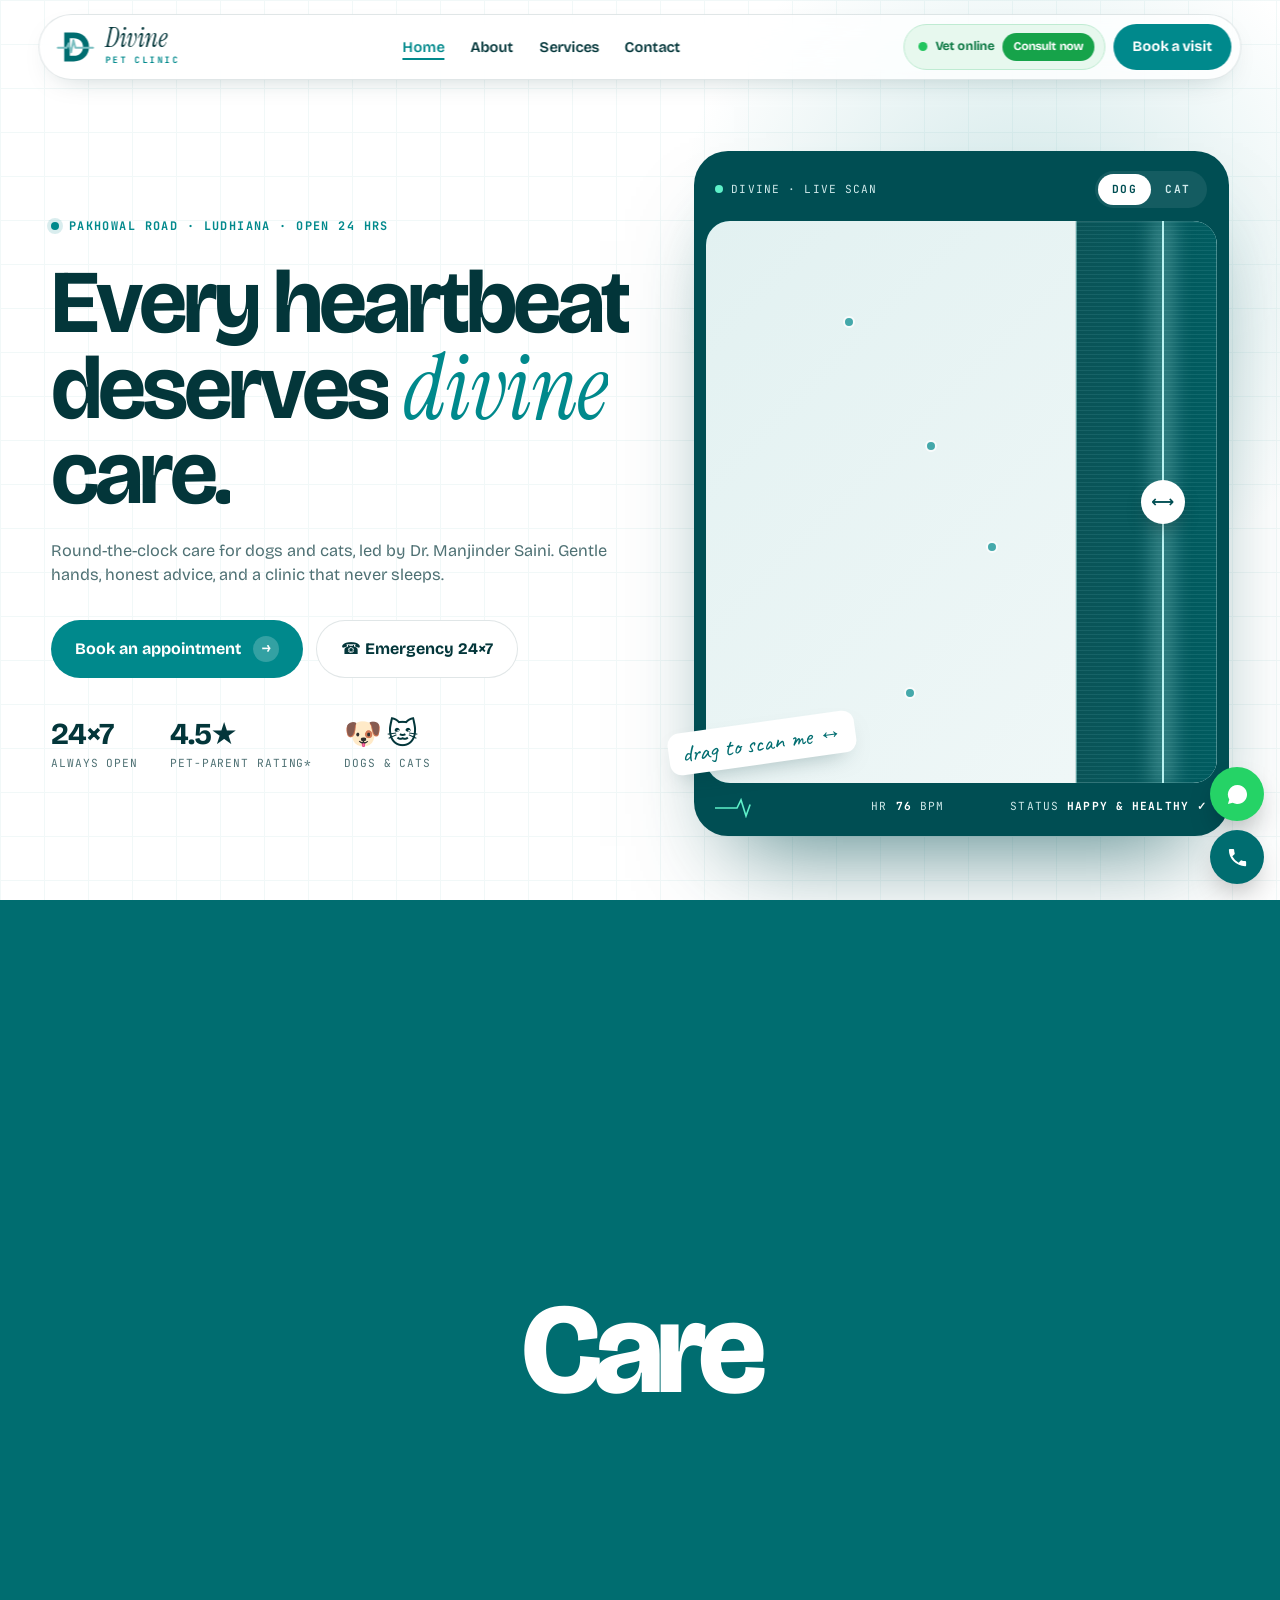
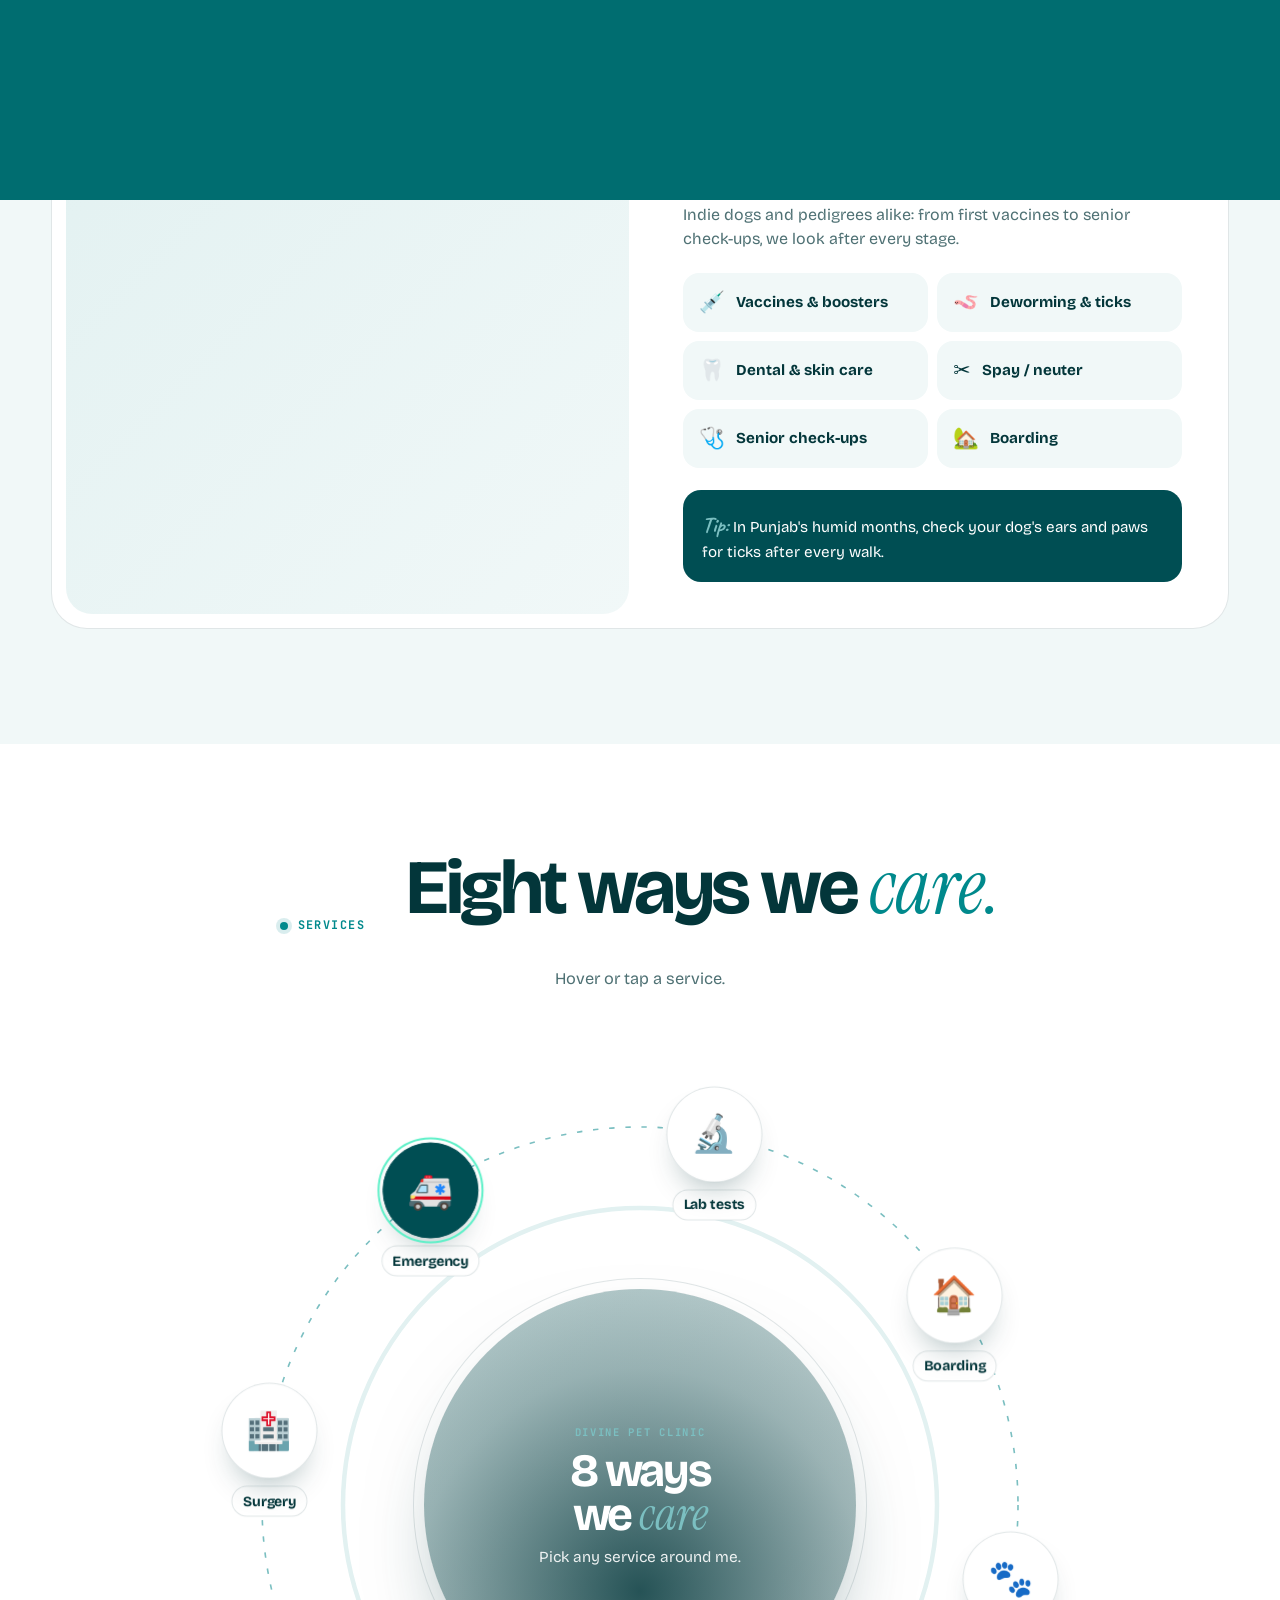
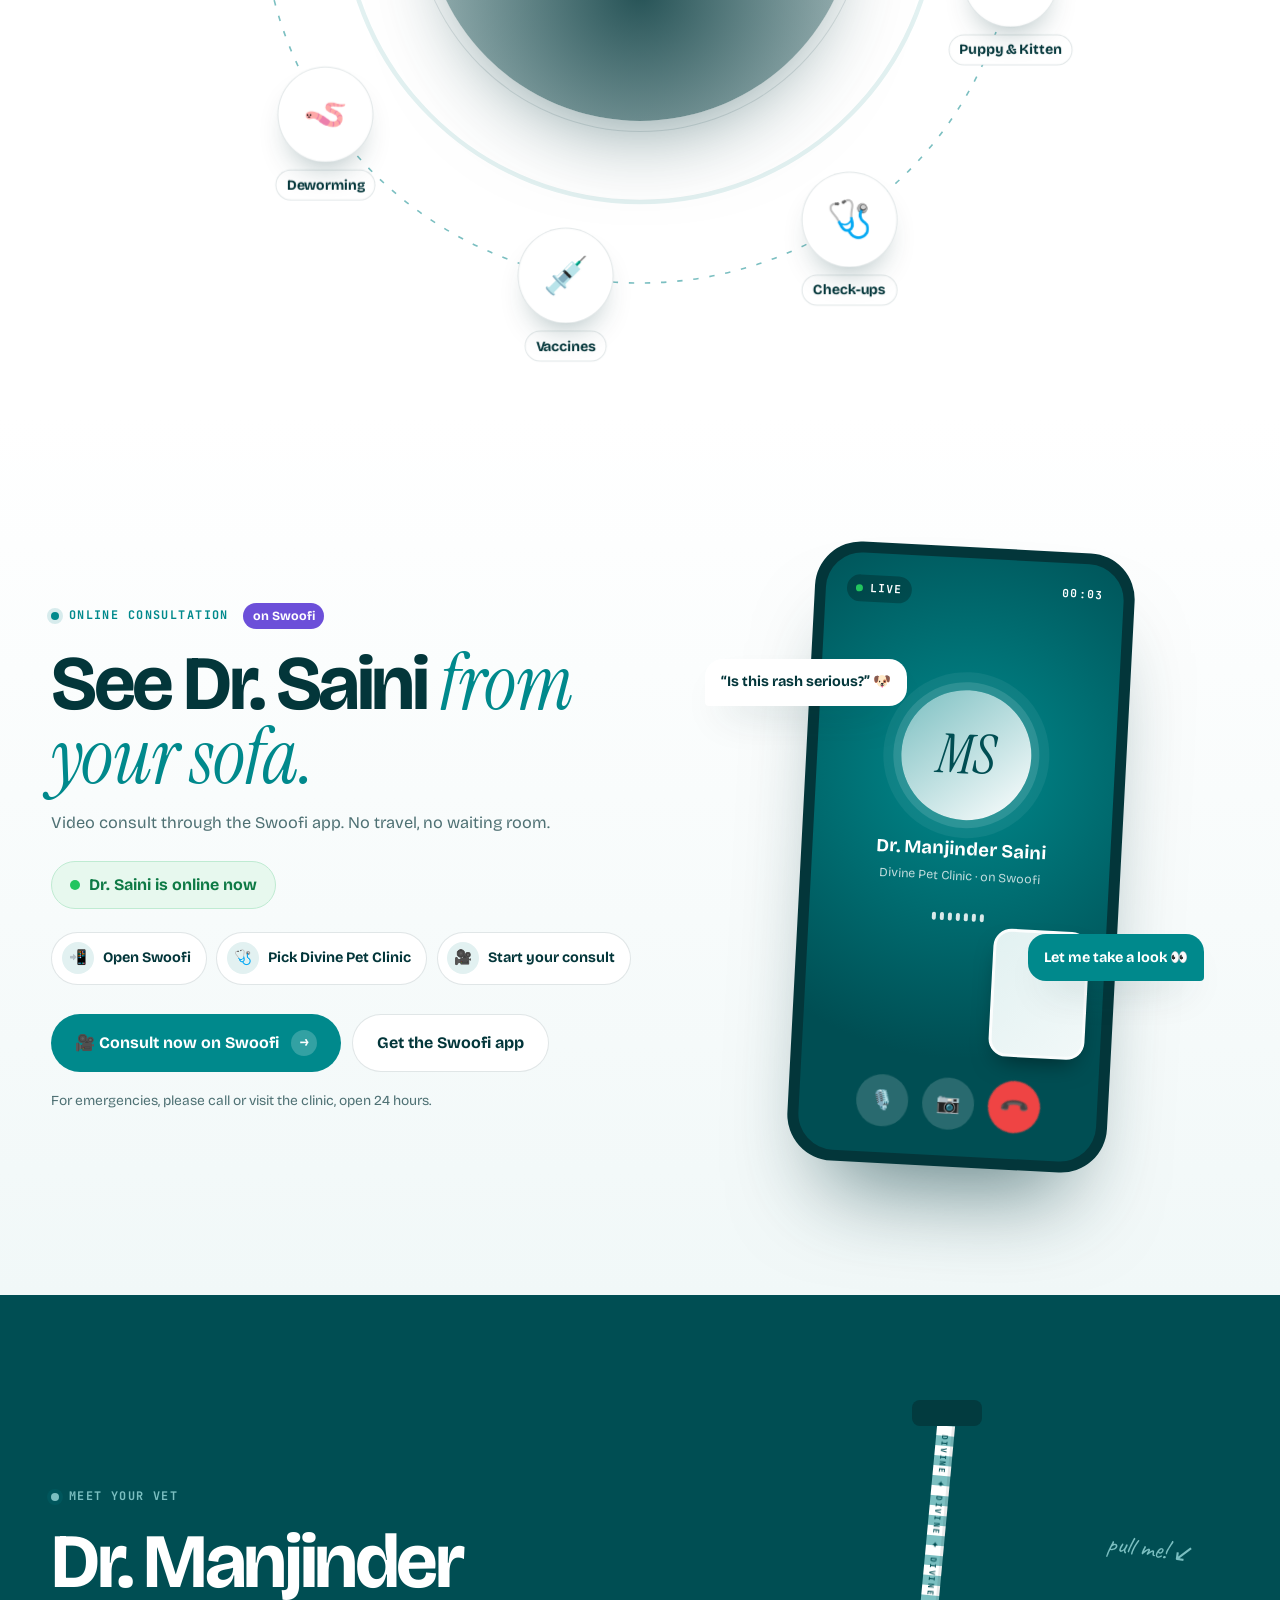
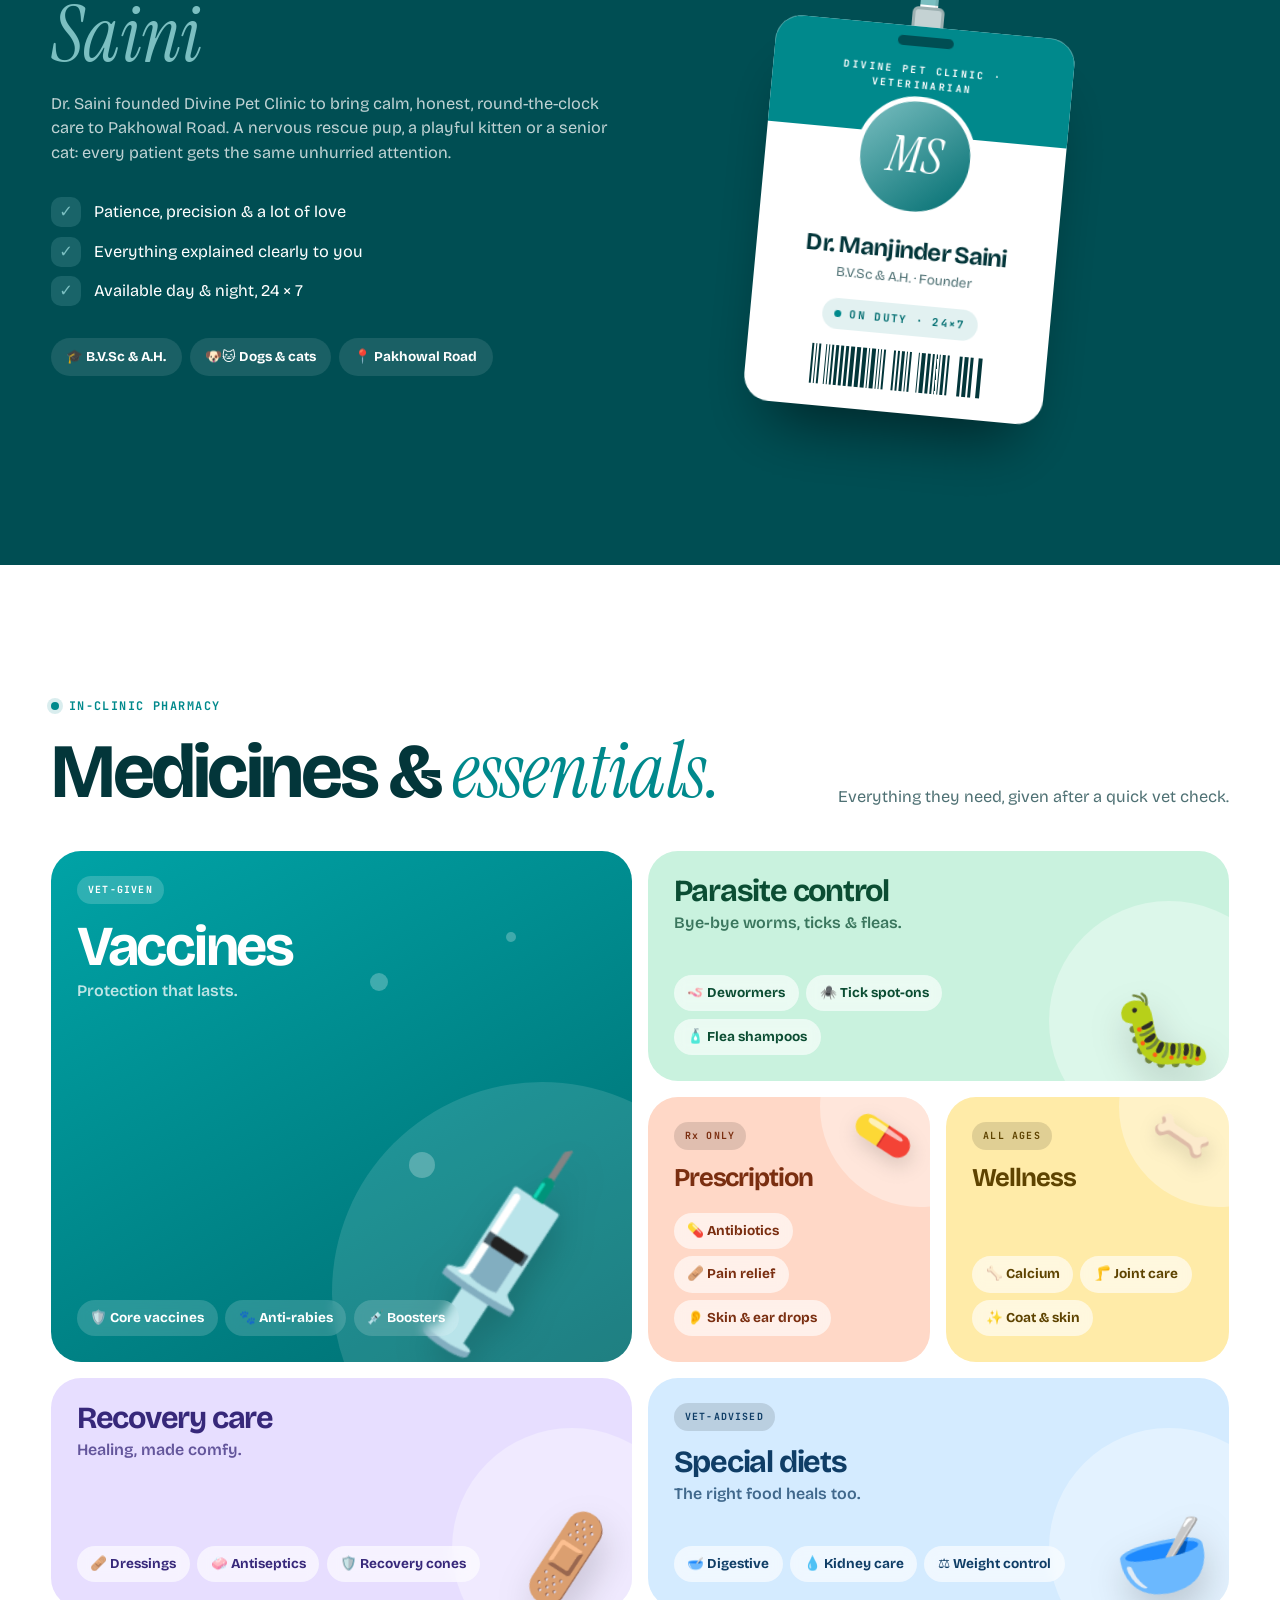
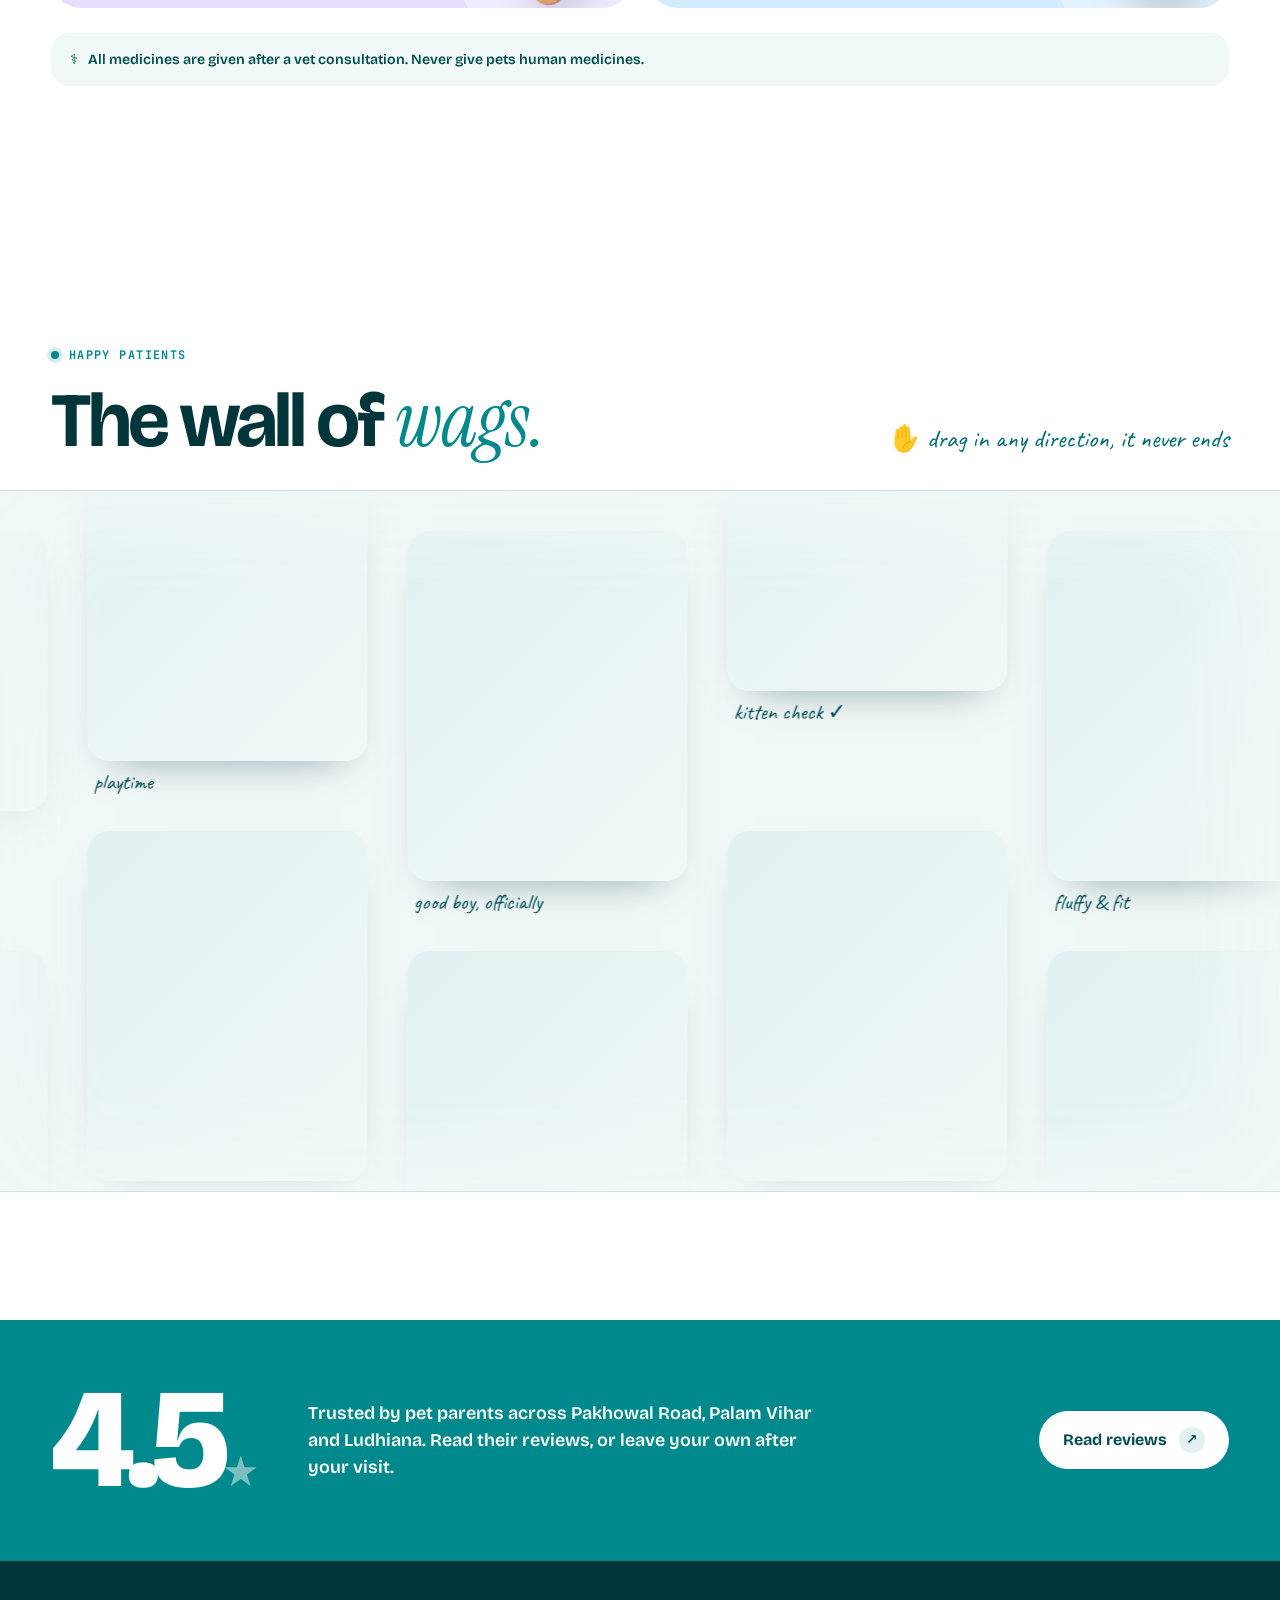
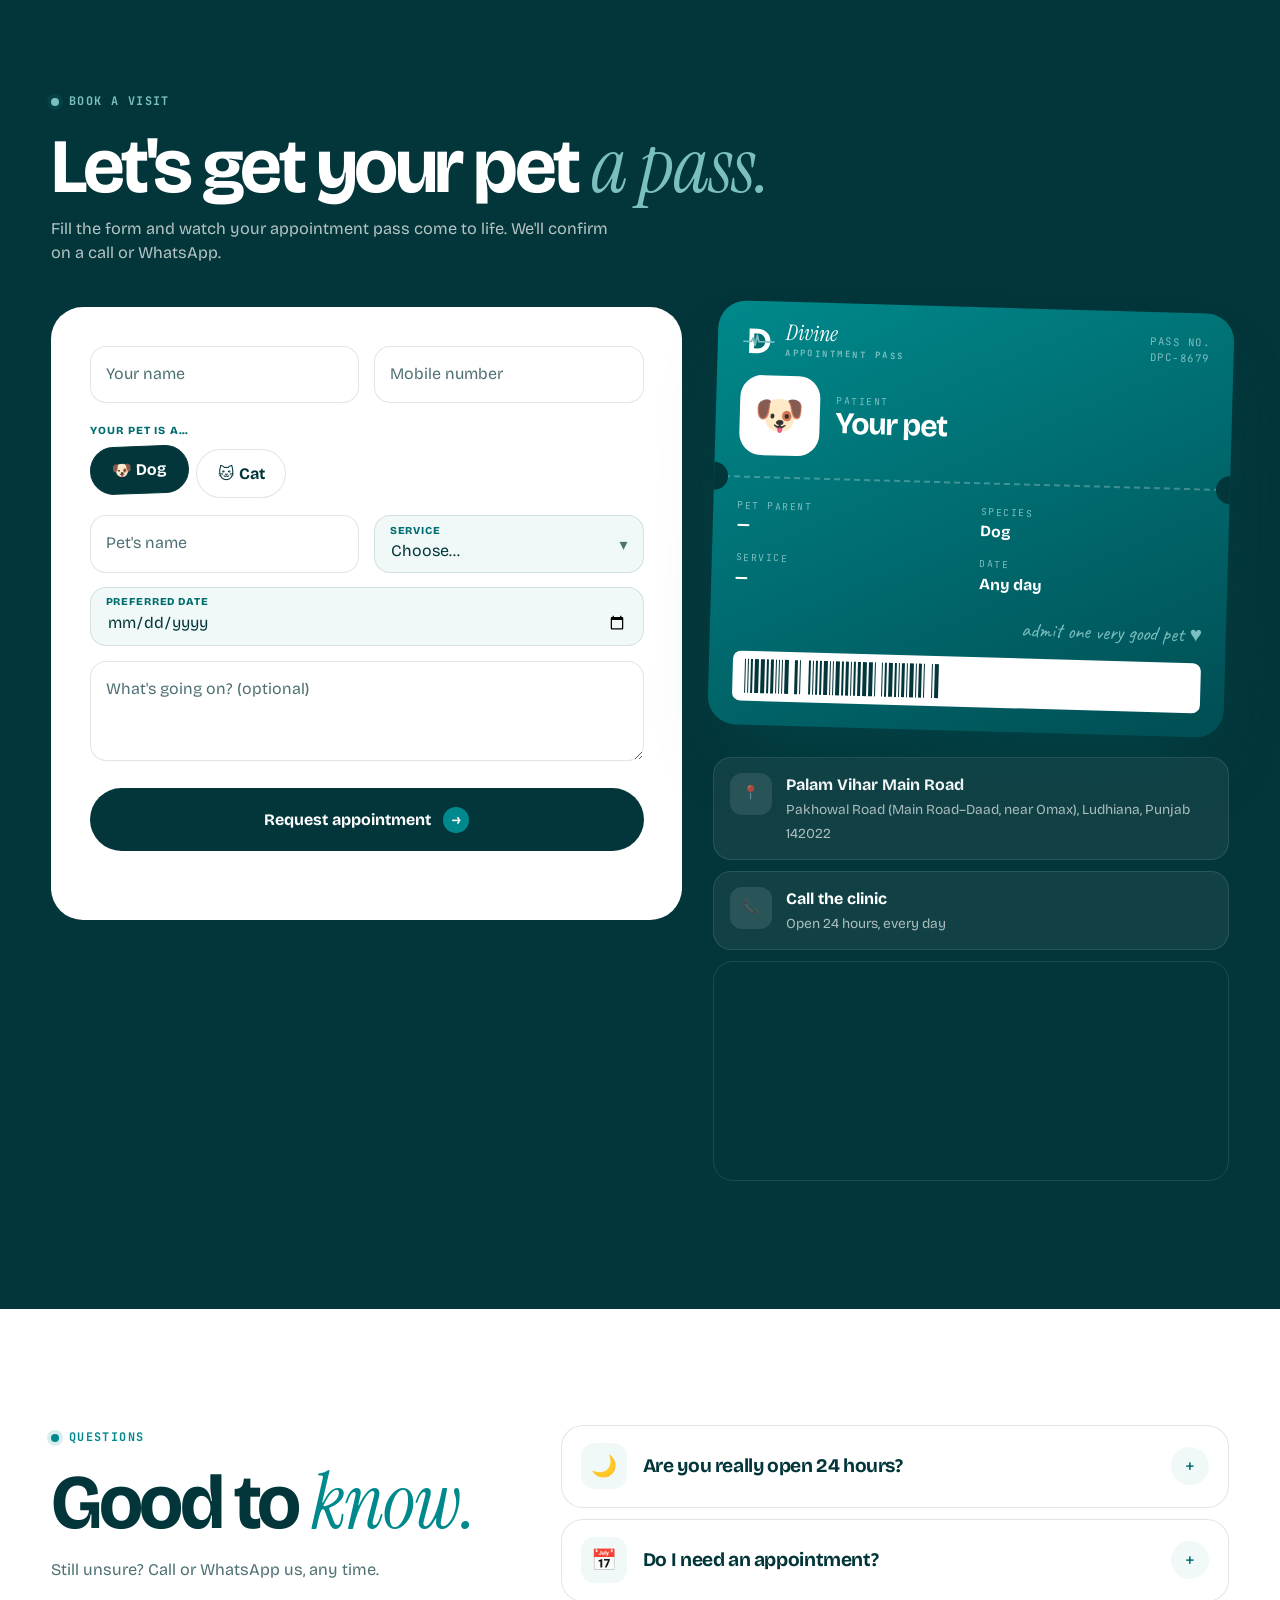
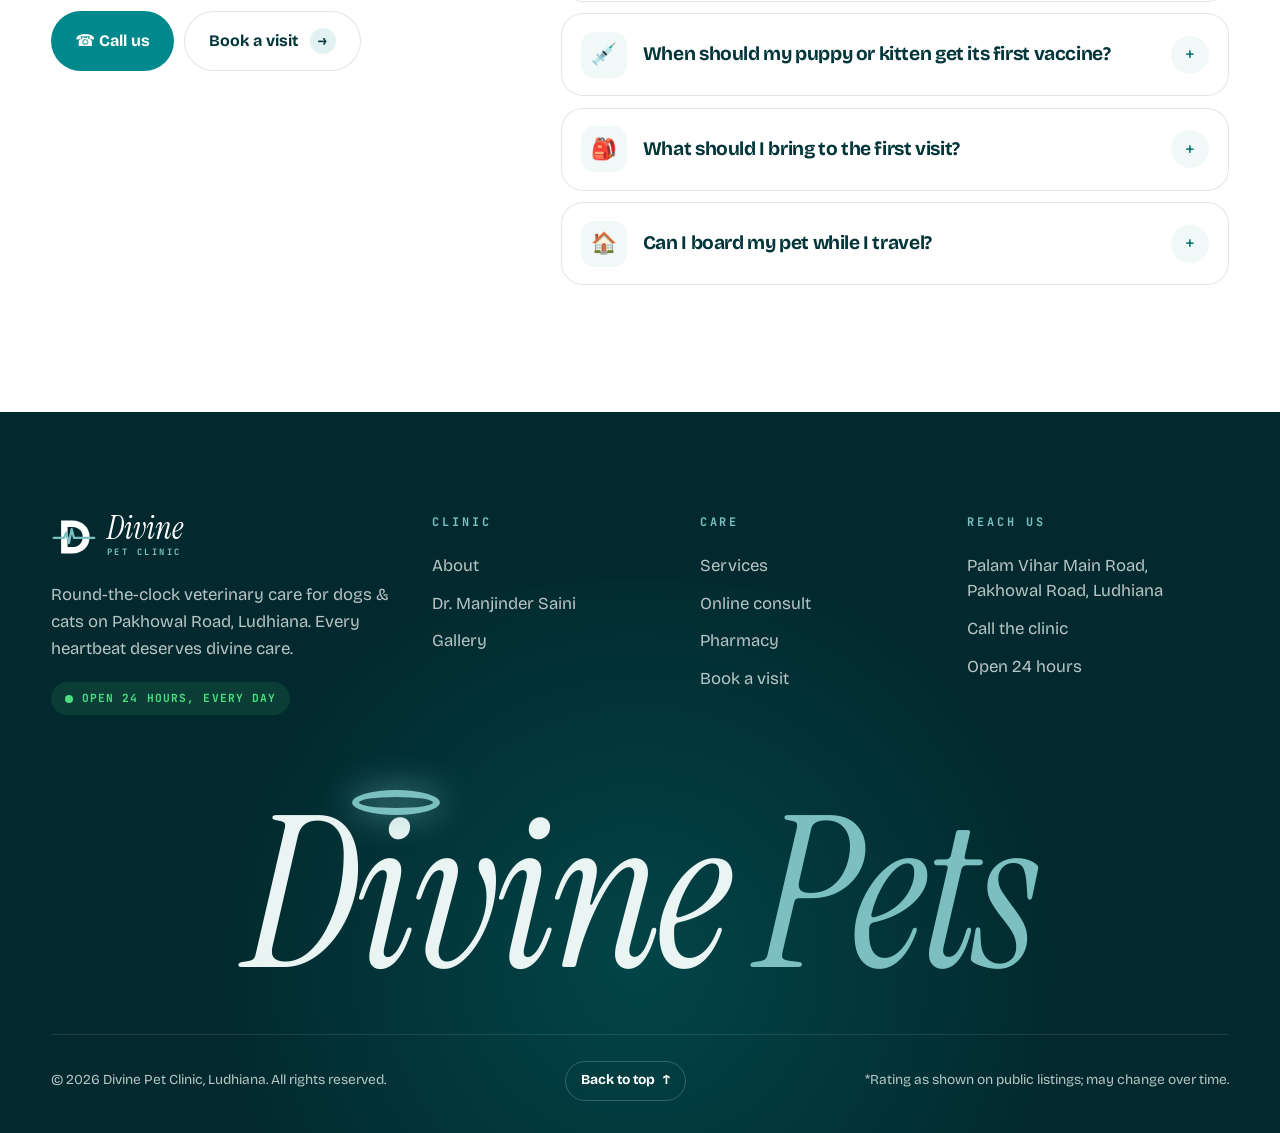
==== commit 8ef0297d: "New logo: Pulse Monogram" ====
--- a/index.html
+++ b/index.html
@@ -16,7 +16,7 @@
 <meta property="og:locale" content="en_IN" />
 <meta name="twitter:card" content="summary_large_image" />
 <link rel="manifest" href="site.webmanifest" />
-<link rel="icon" href="data:image/svg+xml,%3Csvg xmlns='http://www.w3.org/2000/svg' viewBox='0 0 64 64'%3E%3Crect width='64' height='64' rx='16' fill='%23006D70'/%3E%3Cellipse cx='32' cy='11' rx='13' ry='3.6' fill='none' stroke='%237BBFC1' stroke-width='3'/%3E%3Cpath d='M32 56c-2-1.8-15-9.4-15-19 0-4.8 3.7-7.8 7.6-7.8 3.2 0 5.6 1.9 7.4 4.2 1.8-2.3 4.2-4.2 7.4-4.2 3.9 0 7.6 3 7.6 7.8 0 9.6-13 17.2-15 19z' fill='%23fff'/%3E%3C/svg%3E" />
+<link rel="icon" href="data:image/svg+xml,%3Csvg xmlns='http://www.w3.org/2000/svg' viewBox='0 0 100 100'%3E%3Crect width='100' height='100' rx='24' fill='%23006D70'/%3E%3Cg transform='translate(8 8) scale(.84)'%3E%3Cpath d='M22 14h24c22 0 38 15 38 36S68 86 46 86H22z' fill='%23fff'/%3E%3Cpath d='M36 28h10c14 0 23 9 23 22S60 72 46 72H36z' fill='%23006D70'/%3E%3Cpath d='M6 52h22l5-11 6 22 6-30 5 19h44' fill='none' stroke='%237BBFC1' stroke-width='6' stroke-linecap='round' stroke-linejoin='round'/%3E%3C/g%3E%3C/svg%3E" />
 <link rel="apple-touch-icon" href="favicon.svg" />
 <link rel="preconnect" href="https://fonts.googleapis.com" />
 <link rel="preconnect" href="https://fonts.gstatic.com" crossorigin />
@@ -29,12 +29,10 @@
 <a href="#main" class="skip">Skip to content</a>
 <svg width="0" height="0" style="position:absolute" aria-hidden="true">
   <defs>
-    <symbol id="logo" viewBox="0 0 64 64">
-      <ellipse cx="32" cy="7.5" rx="14" ry="3.8" fill="none" stroke="#7BBFC1" stroke-width="3"/>
-      <ellipse cx="16.5" cy="24" rx="5" ry="6.6" fill="currentColor"/><ellipse cx="26.5" cy="17.5" rx="5" ry="6.8" fill="currentColor"/>
-      <ellipse cx="37.5" cy="17.5" rx="5" ry="6.8" fill="currentColor"/><ellipse cx="47.5" cy="24" rx="5" ry="6.6" fill="currentColor"/>
-      <path d="M32 59c-2.2-2-17-10.6-17-21.4 0-5.4 4.2-8.8 8.6-8.8 3.6 0 6.3 2.1 8.4 4.7 2.1-2.6 4.8-4.7 8.4-4.7 4.4 0 8.6 3.4 8.6 8.8C49 48.4 34.2 57 32 59z" fill="currentColor"/>
-      <path d="M17 42h7.5l2.2-5 3.3 10 3.2-14 2.6 9h11.2" fill="none" stroke="var(--cut,#fff)" stroke-width="2.6" stroke-linejoin="round" stroke-linecap="round"/>
+    <symbol id="logo" viewBox="0 0 100 100">
+      <path d="M22 14h24c22 0 38 15 38 36S68 86 46 86H22z" fill="currentColor"/>
+      <path d="M36 28h10c14 0 23 9 23 22S60 72 46 72H36z" fill="var(--cut,#fff)"/>
+      <path d="M6 52h22l5-11 6 22 6-30 5 19h44" fill="none" stroke="var(--halo,#7BBFC1)" stroke-width="5" stroke-linecap="round" stroke-linejoin="round"/>
     </symbol>
     <symbol id="paw" viewBox="0 0 64 64">
       <ellipse cx="16.5" cy="24" rx="5" ry="6.6"/><ellipse cx="26.5" cy="17.5" rx="5" ry="6.8"/><ellipse cx="37.5" cy="17.5" rx="5" ry="6.8"/><ellipse cx="47.5" cy="24" rx="5" ry="6.6"/>
--- a/style.css
+++ b/style.css
@@ -849,3 +849,5 @@
   .hero h1{font-size:2.4rem}
   .vbadge .vc{padding:.3rem .55rem;font-size:.7rem}
 }
+
+.chead .av svg{--cut:var(--t2)}.phead .av svg{--cut:#fff}
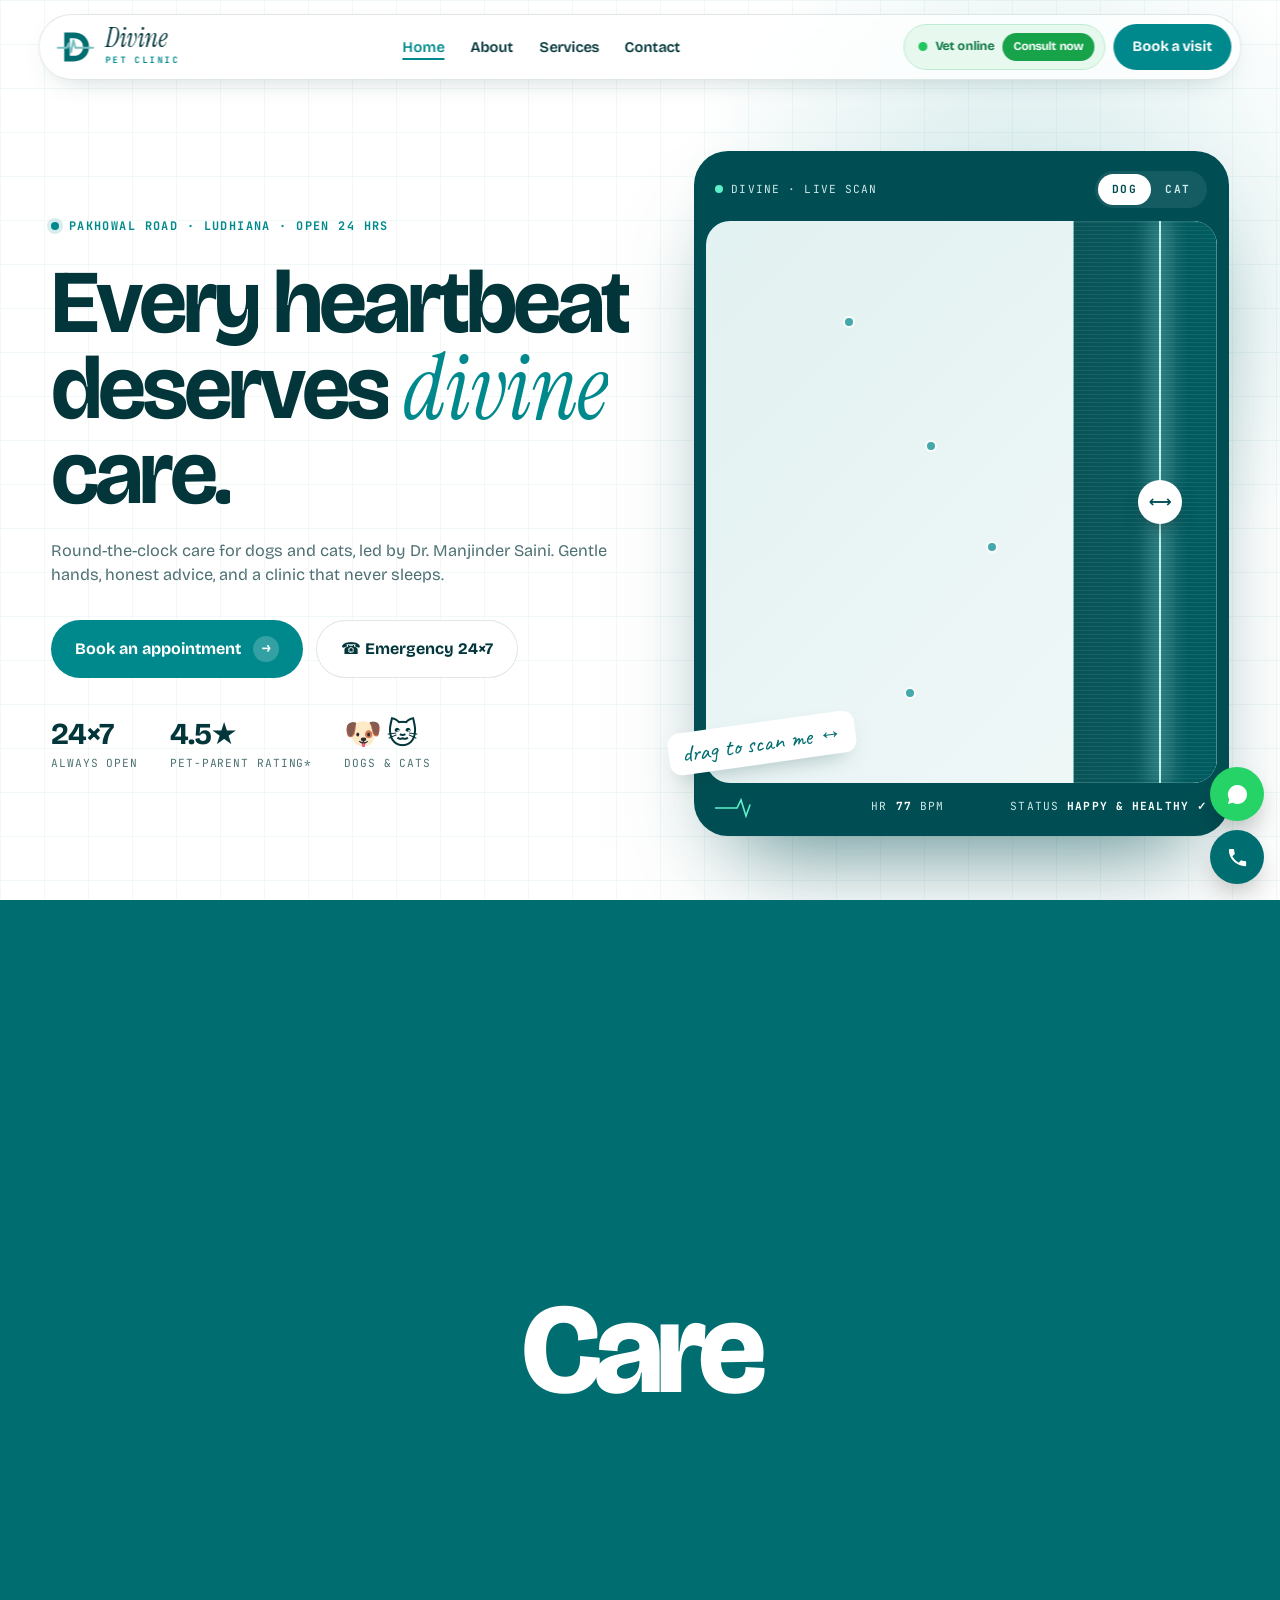
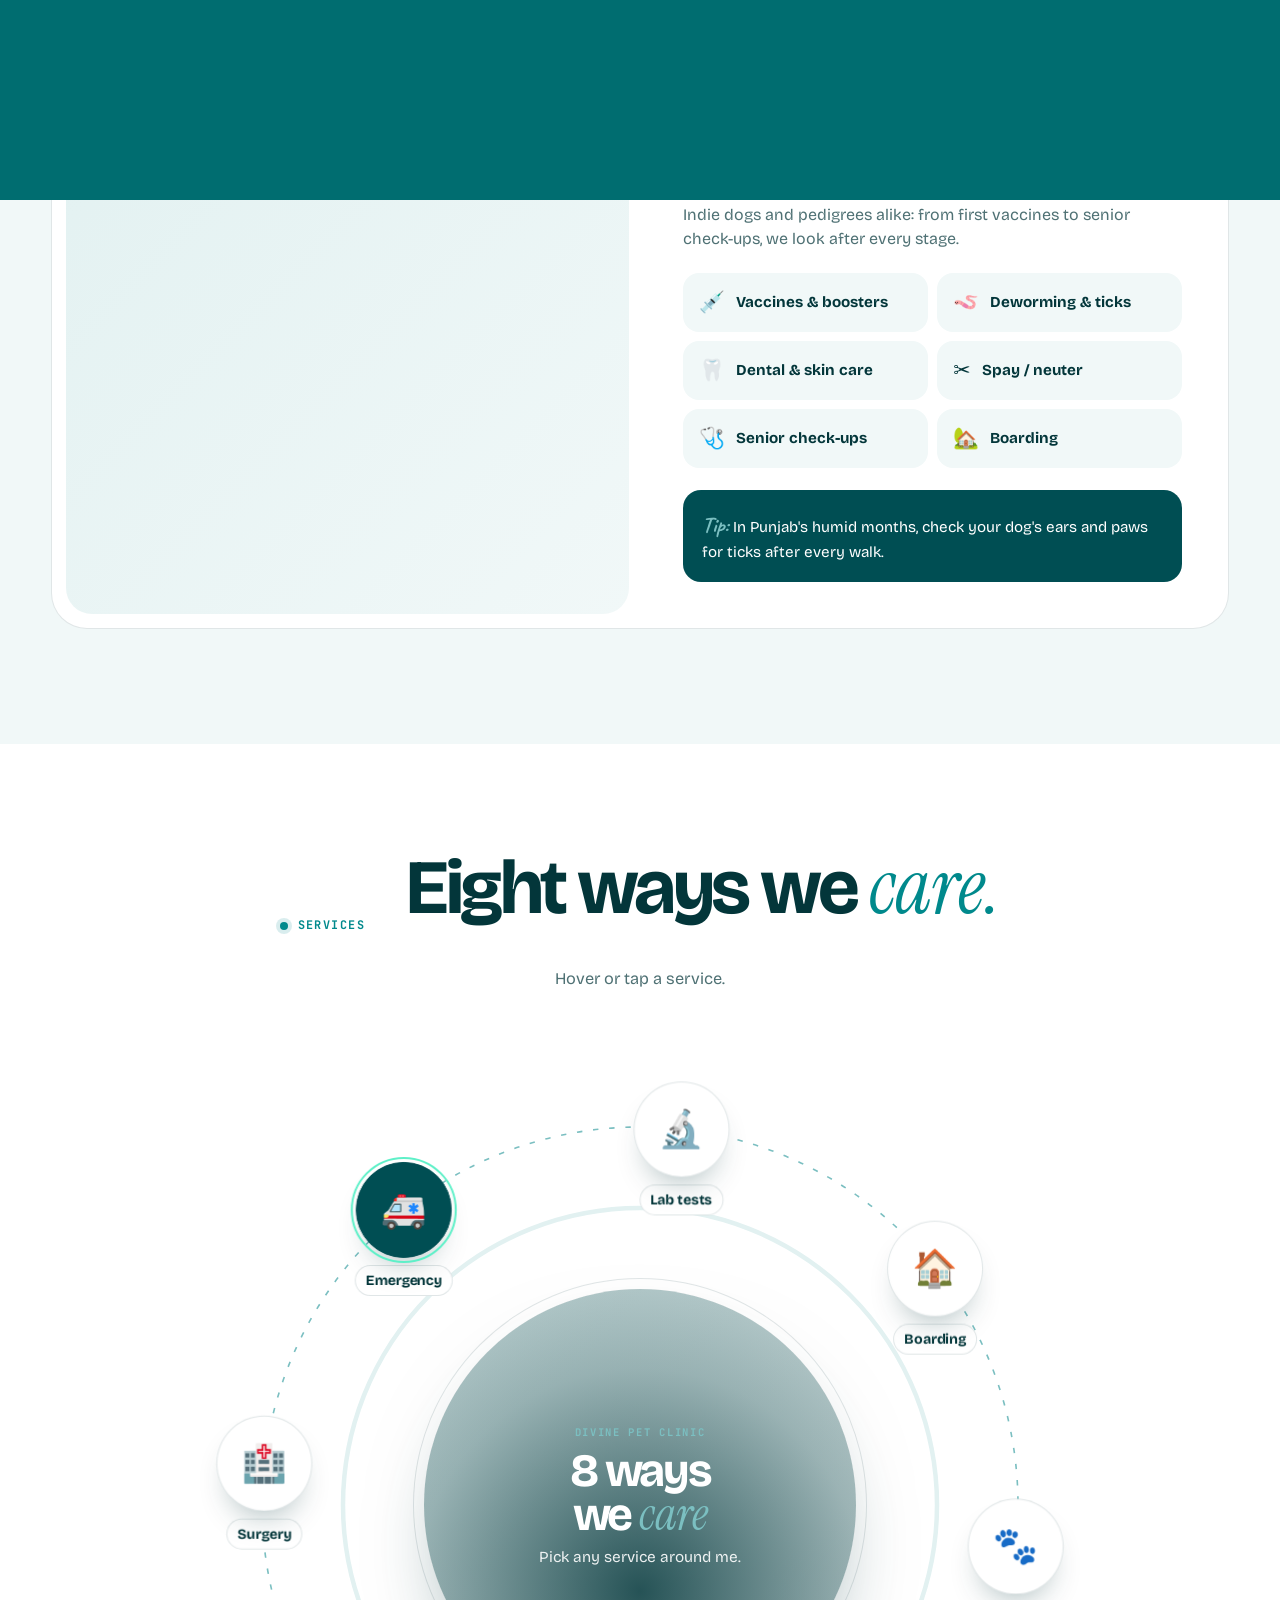
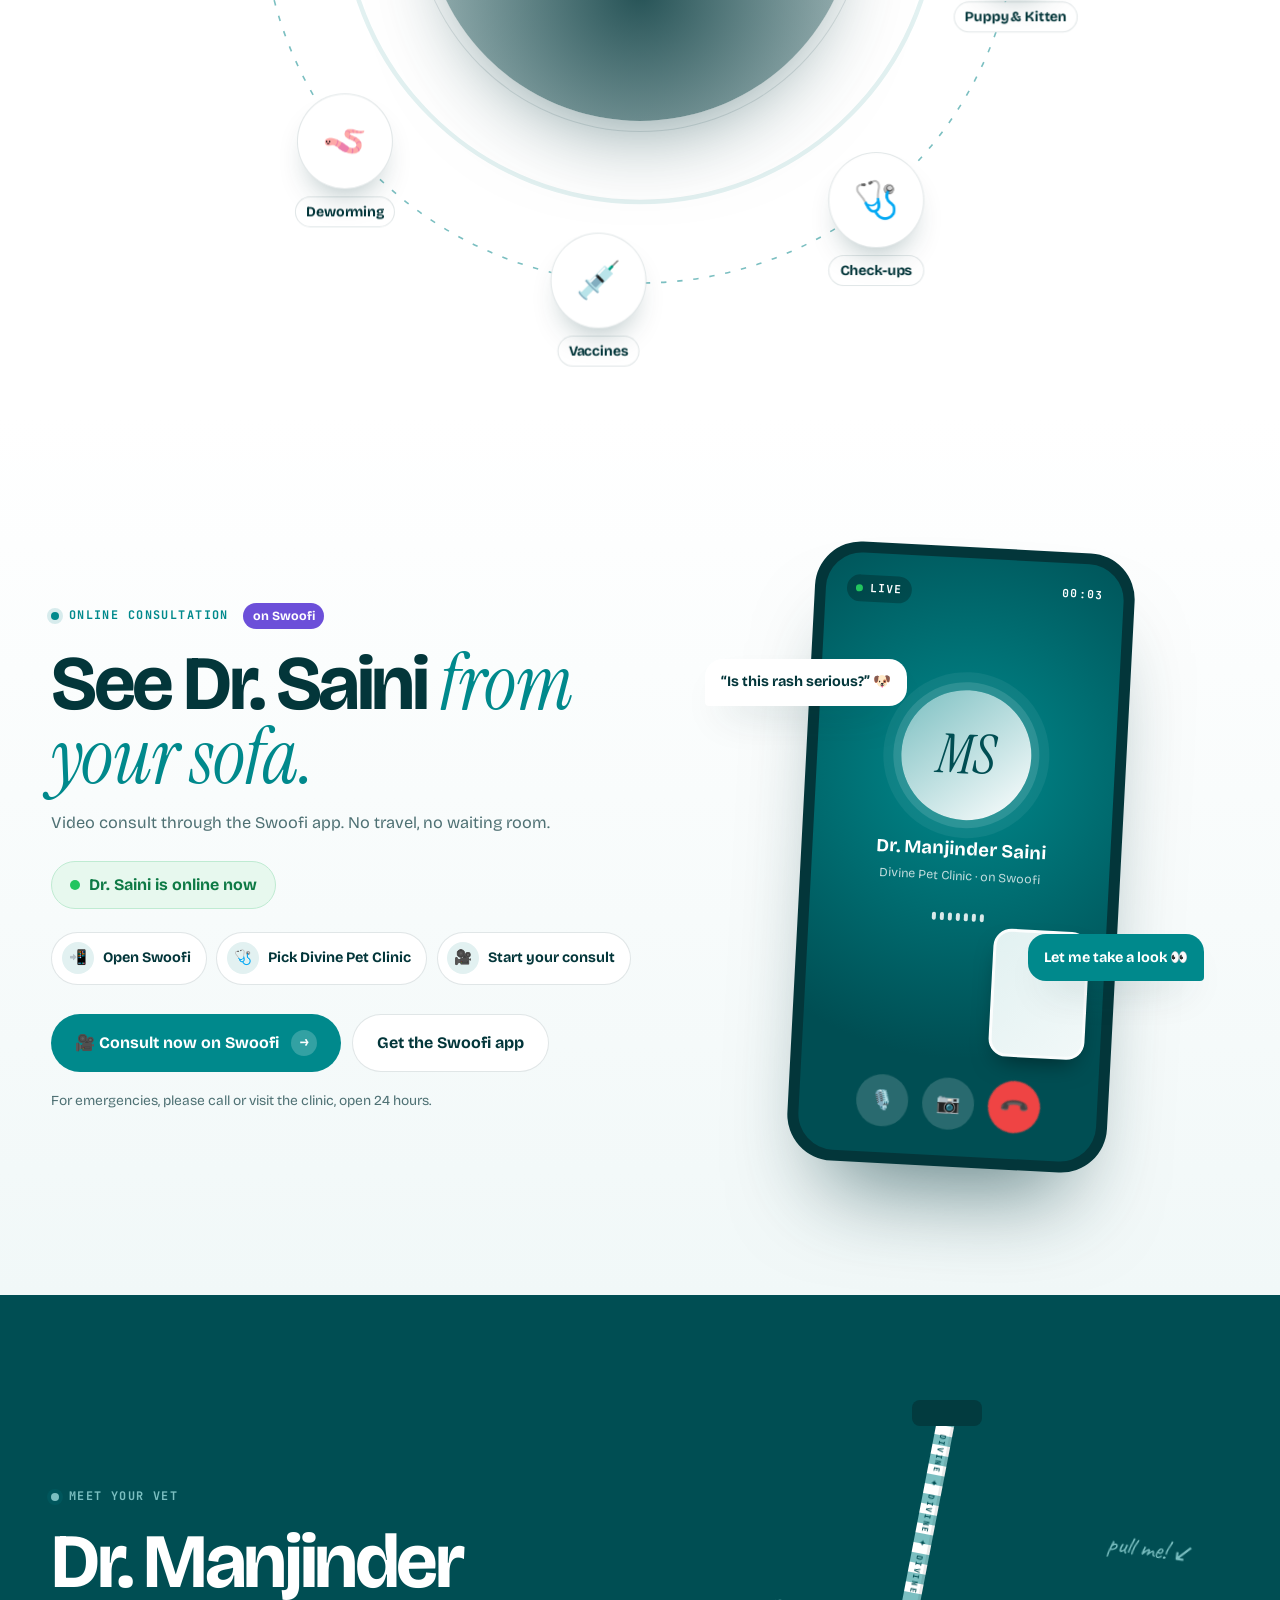
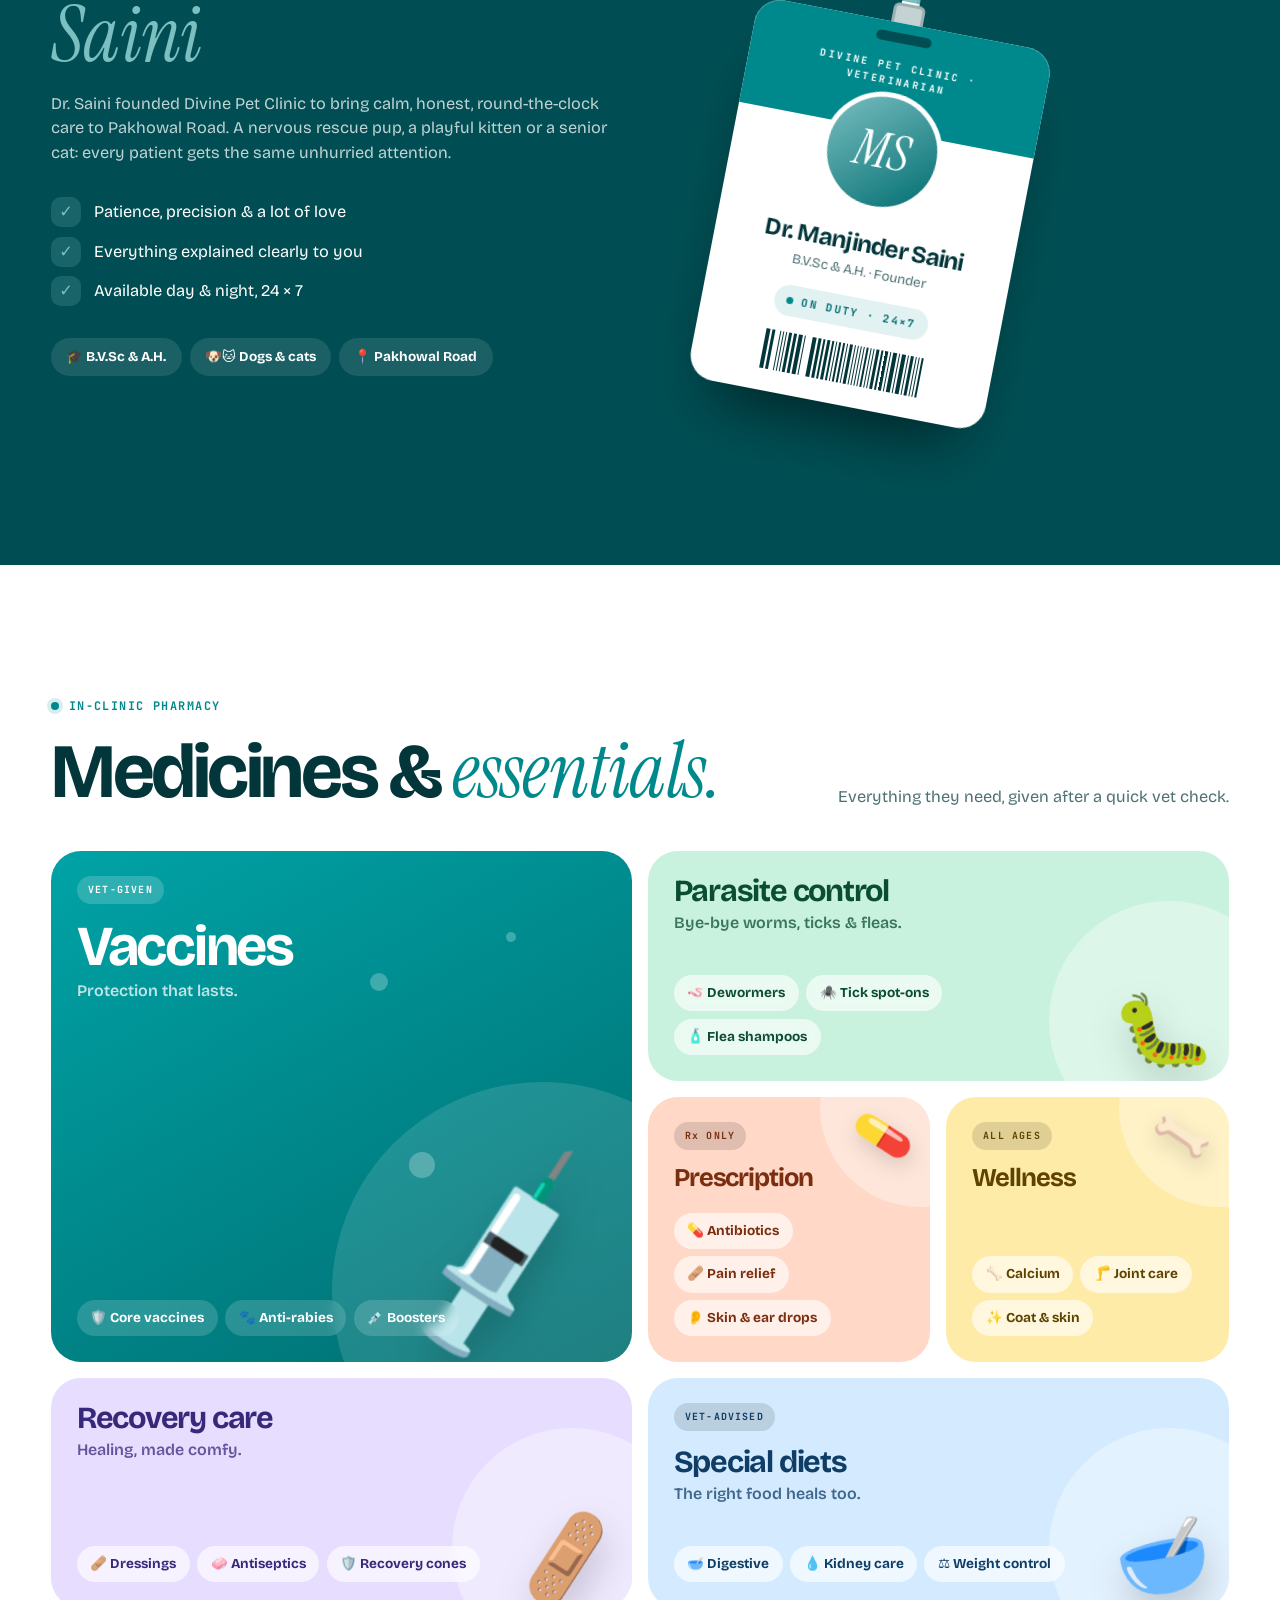
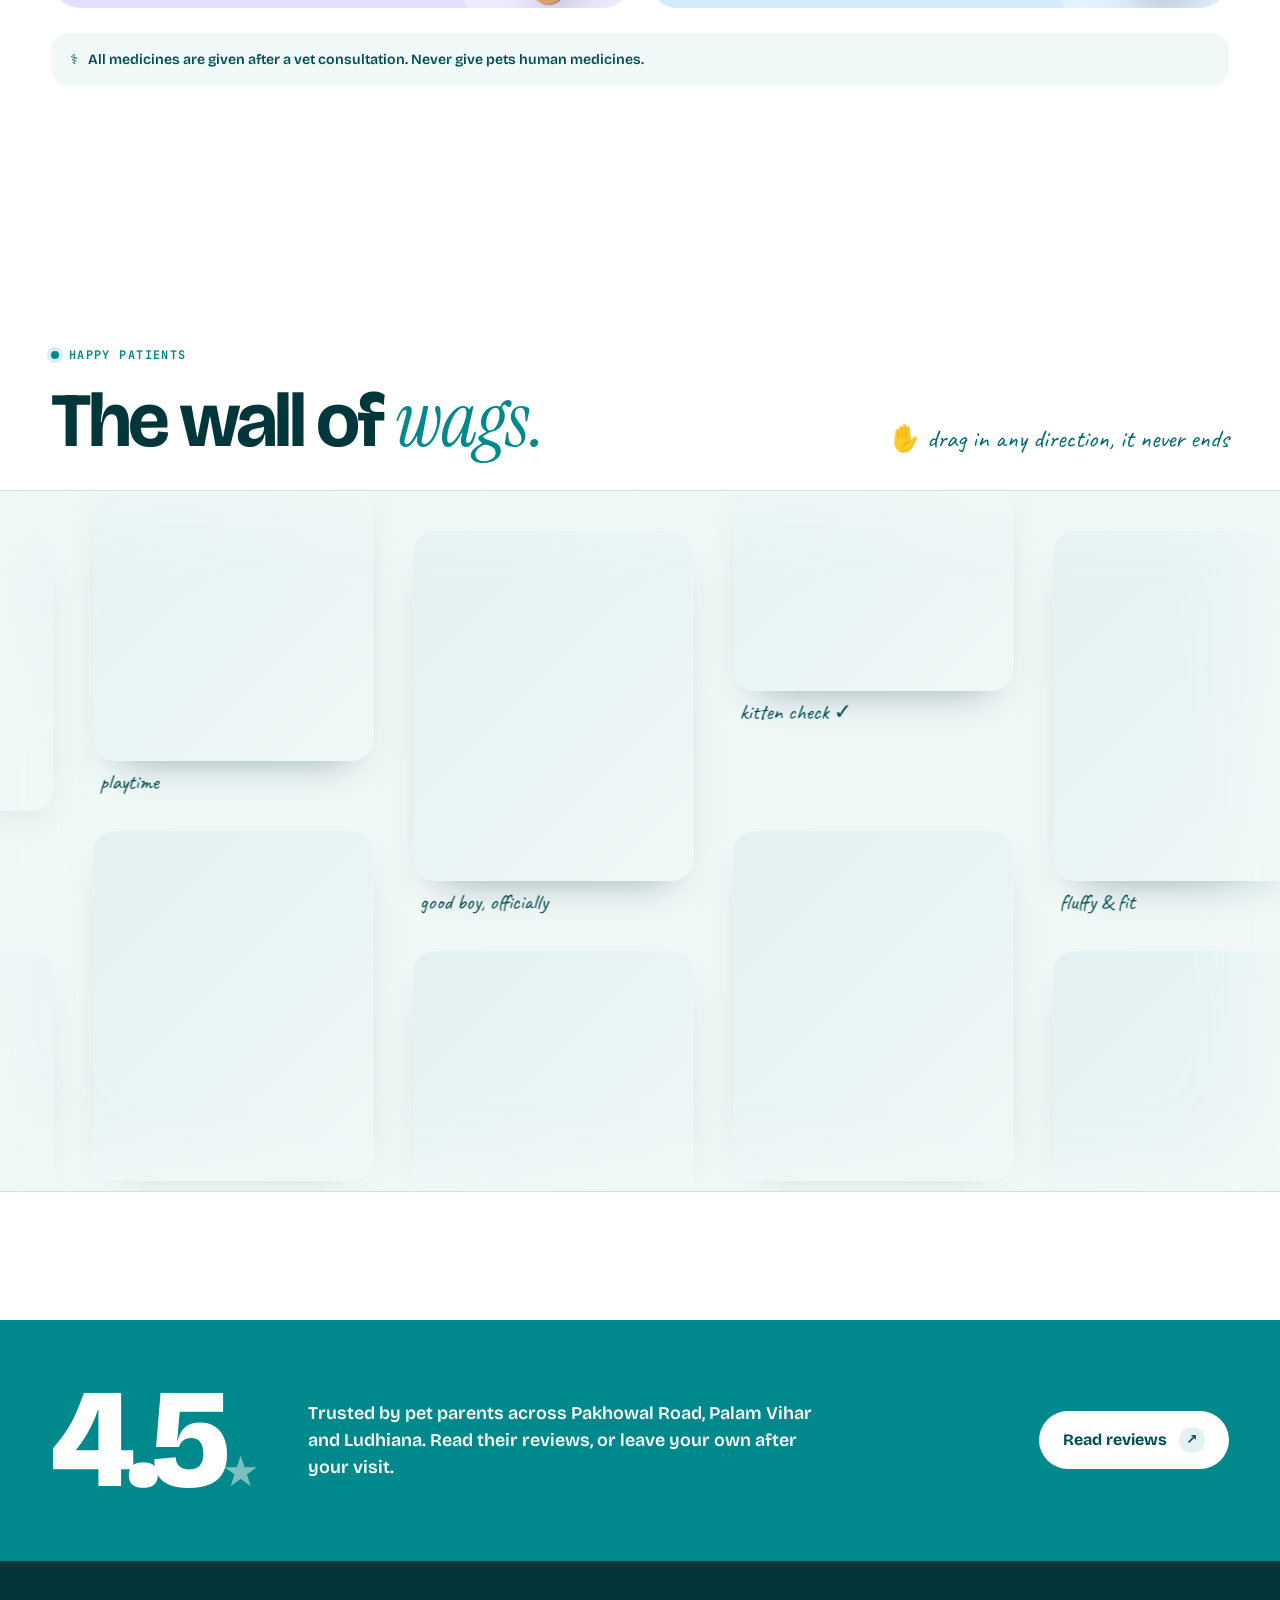
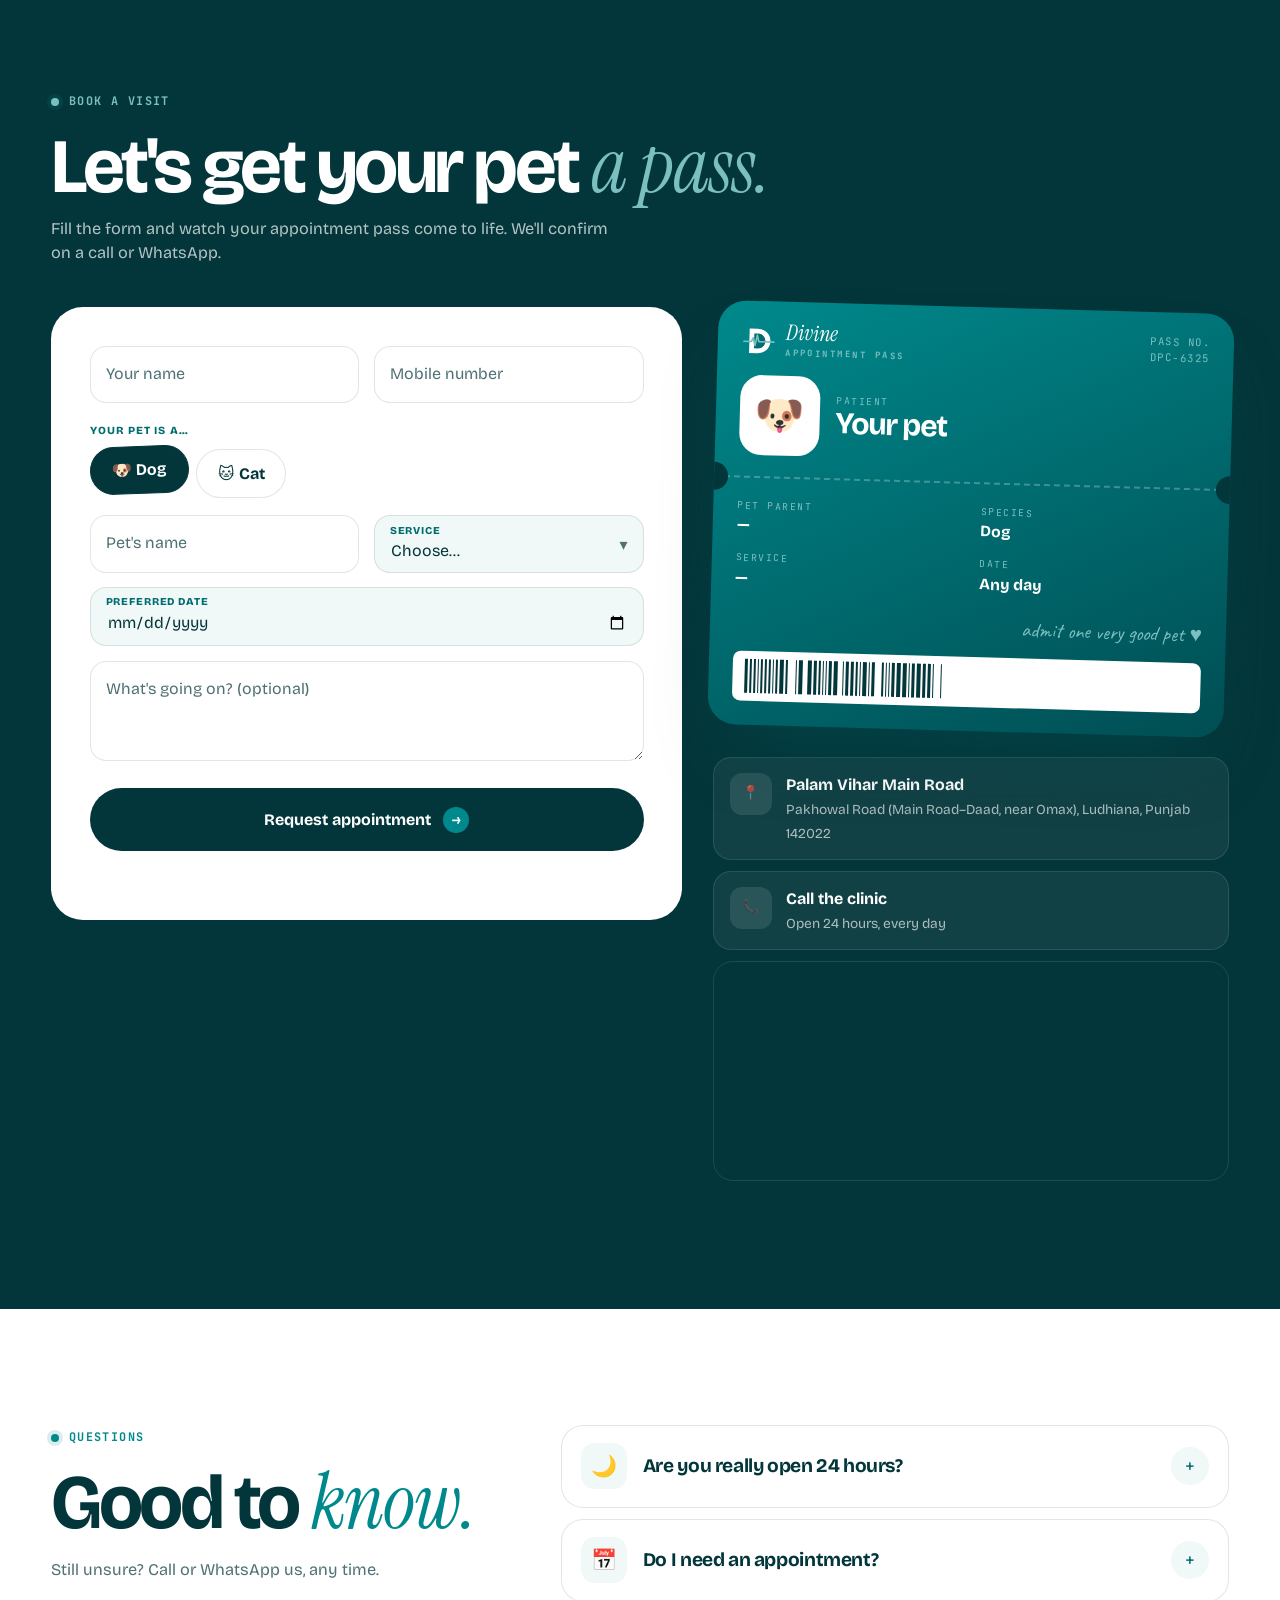
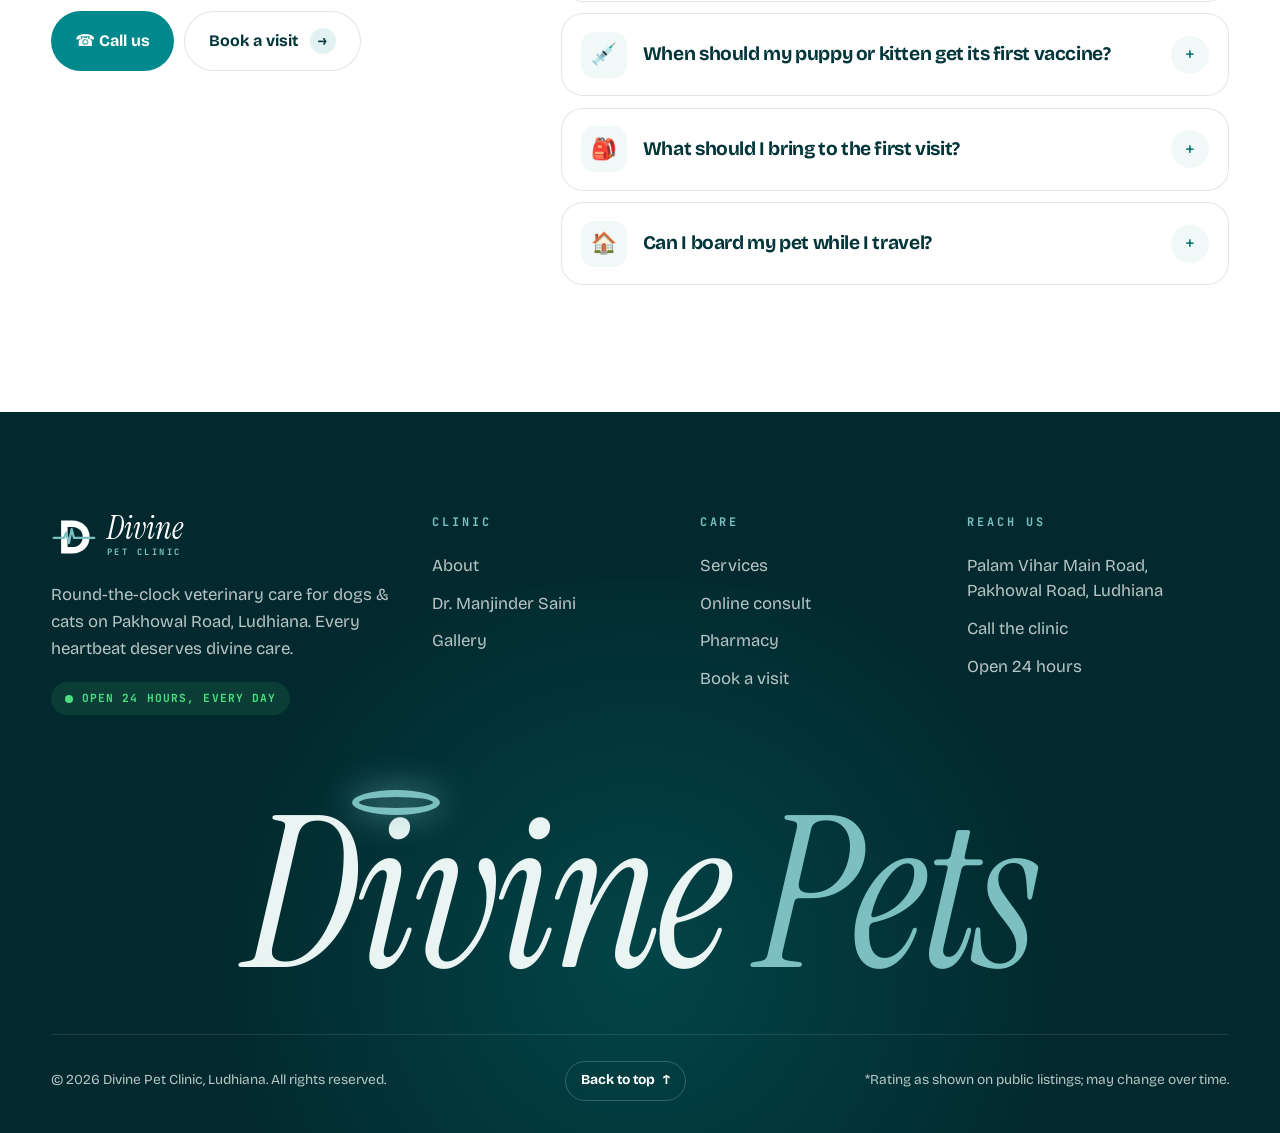
==== commit 5caff32b: "Heartbeat loader + new mobile menu" ====
--- a/index.html
+++ b/index.html
@@ -43,12 +43,9 @@
 
 <!-- LOADER -->
 <div id="loader" aria-hidden="true">
-  <div class="ld">
-    <svg class="ol"><use href="#logo"/></svg>
-    <svg class="sol"><use href="#logo"/></svg>
-    <div class="beam"></div>
-  </div>
-  <div class="ld-txt"><b>Divine</b><span id="ldTxt">SCANNING · 0%</span></div>
+  <svg class="ecg" id="ecg"><path class="ecg-glow" id="ecgG"/><path class="ecg-line" id="ecgP"/><circle class="ecg-head" id="ecgH" r="4.5" cx="-20" cy="-20"/></svg>
+  <div class="ld-d" id="ldD"><svg viewBox="0 0 100 100"><use href="#logo"/></svg></div>
+  <div class="ld-txt" id="ldT"><b>Divine</b><span id="ldTxt">CHECKING VITALS…</span></div>
 </div>
 
 <div id="prog"></div>
@@ -60,7 +57,19 @@
   <ul><li><a href="index.html" data-nav="home" class="cur" aria-current="page">Home</a></li><li><a href="about.html" data-nav="about">About</a></li><li><a href="services.html" data-nav="services">Services</a></li><li><a href="contact.html" data-nav="contact">Contact</a></li></ul>
   <div class="r"><a href="#consult" class="vbadge" id="vbadge" data-vet><i></i><span class="vt">Vet online</span><b class="vc">Consult now</b></a><a href="#book" class="btn btn-teal"><span>Book a visit</span></a><button class="burger" id="burger" aria-label="Menu"><i></i><i></i></button></div>
 </div></header>
-<nav class="mmenu"><a href="index.html">Home</a><a href="about.html">About</a><a href="services.html">Services</a><a href="#consult">Online <span class="it">consult</span></a><a href="contact.html">Contact</a><a href="#book" id="mmWa" style="font-size:1.4rem;margin-top:1.2rem;color:#4ADE80">💬 WhatsApp us</a></nav>
+<nav class="mmenu" id="mmenu" aria-label="Menu">
+  <svg class="mm-wm" viewBox="0 0 100 100" aria-hidden="true"><use href="#logo"/></svg>
+  <div class="mm-in">
+    <a class="mm-live" id="mmLive" href="#consult" style="--i:0"><span class="mm-dot"></span><span class="mm-lt"><b>Vet online now</b><small>Video consult · replies in minutes</small></span><span class="mm-go">→</span></a>
+    <ol class="mm-links"><li style="--i:0"><a href="index.html" class="cur" aria-current="page"><em>01</em><span class="mm-ic">🏠</span><span class="mm-t"><b>Home</b><small>Everything in one place</small></span><i>→</i></a></li><li style="--i:1"><a href="about.html"><em>02</em><span class="mm-ic">💛</span><span class="mm-t"><b>About</b><small>Meet Dr. Manjinder Saini</small></span><i>→</i></a></li><li style="--i:2"><a href="services.html"><em>03</em><span class="mm-ic">🩺</span><span class="mm-t"><b>Services</b><small>Surgery, vaccines, grooming & more</small></span><i>→</i></a></li><li style="--i:3"><a href="#consult"><em>04</em><span class="mm-ic">🎥</span><span class="mm-t"><b>Online consult</b><small>Talk to a vet from home</small></span><i>→</i></a></li><li style="--i:4"><a href="contact.html"><em>05</em><span class="mm-ic">📍</span><span class="mm-t"><b>Contact</b><small>Visit us on Pakhowal Road</small></span><i>→</i></a></li></ol>
+    <div class="mm-acts" style="--i:6">
+      <a href="#book" class="mm-a js-call"><span>☎</span><b>Call clinic</b><small>Emergency 24×7</small></a>
+      <a href="#book" class="mm-a wa" id="mmWa"><span>💬</span><b>WhatsApp</b><small>Quick questions</small></a>
+    </div>
+    <a href="#book" class="mm-book" style="--i:7"><span>Book a visit</span><span class="ar">→</span></a>
+    <p class="mm-foot" style="--i:8"><svg viewBox="0 0 90 22"><path d="M0 12h22l4-8 5 16 5-14 3 6h51"/></svg>Open 24 hours · Pakhowal Road, Ludhiana</p>
+  </div>
+</nav>
 
 <main id="main">
 <!-- HERO -->
--- a/style.css
+++ b/style.css
@@ -45,19 +45,25 @@
 .btn .ar{width:26px;height:26px;border-radius:50%;background:rgba(255,255,255,.2);display:grid;place-items:center;font-size:.85rem;transition:transform .5s var(--ease)}
 .btn:hover .ar{transform:rotate(-45deg)}
 
-/* ---------- LOADER: x-ray scan of the logo ---------- */
-#loader{position:fixed;inset:0;z-index:10000;background:#fff;display:grid;place-items:center;transition:clip-path 1s var(--ease)}
-#loader.out{clip-path:inset(0 0 100% 0)}
-.ld{position:relative;width:150px;height:150px}
-.ld svg{position:absolute;inset:0;width:100%;height:100%}
-.ld .ol{color:transparent}
-.ld .ol use{fill:none;stroke:var(--t1);stroke-width:1.2;stroke-dasharray:3 3}
-.ld .sol{color:var(--t3);clip-path:inset(0 0 100% 0);animation:ldfill 1.6s var(--ease) .2s forwards}
-@keyframes ldfill{to{clip-path:inset(0 0 0 0)}}
-.ld .beam{position:absolute;left:-60px;right:-60px;height:2px;top:0;background:var(--t2);box-shadow:0 0 18px 4px rgba(0,137,140,.45);animation:ldbeam 1.6s var(--ease) .2s forwards}
-@keyframes ldbeam{to{top:100%}}
-.ld-txt{position:absolute;top:calc(50% + 110px);left:50%;transform:translateX(-50%);text-align:center;font-family:var(--mono);font-size:.72rem;letter-spacing:.2em;color:var(--t2);white-space:nowrap}
-.ld-txt b{display:block;font-family:var(--serif);font-style:italic;font-weight:400;font-size:2.4rem;letter-spacing:0;color:var(--ink);margin-bottom:.3rem}
+/* ---------- LOADER: heartbeat monitor that draws the D ---------- */
+#loader{position:fixed;inset:0;z-index:10000;background:radial-gradient(60% 55% at 50% 46%,#0A474C 0%,#022A2E 58%,#011A1D 100%);clip-path:inset(0 0 0 0);transition:clip-path .85s cubic-bezier(.7,0,.2,1)}
+#loader::before{content:"";position:absolute;inset:0;background-image:linear-gradient(rgba(123,191,193,.07) 1px,transparent 1px),linear-gradient(90deg,rgba(123,191,193,.07) 1px,transparent 1px);background-size:34px 34px;-webkit-mask:radial-gradient(70% 60% at 50% 46%,#000 30%,transparent 100%);mask:radial-gradient(70% 60% at 50% 46%,#000 30%,transparent 100%)}
+#loader.out{clip-path:inset(50% 0 50% 0)}
+.ecg{position:absolute;inset:0;width:100%;height:100%;overflow:visible;z-index:2}
+.ecg path{fill:none;stroke-linecap:round;stroke-linejoin:round}
+.ecg-line{stroke:#B5ECEC;stroke-width:2.2}
+.ecg-glow{stroke:#7BBFC1;stroke-width:9;opacity:.4;filter:blur(7px)}
+.ecg-head{fill:#fff;filter:drop-shadow(0 0 6px #B5ECEC) drop-shadow(0 0 16px #00898C)}
+.ld-d{position:absolute;z-index:1;color:#fff;--halo:transparent;--cut:#0A474C;clip-path:inset(0 100% 0 0);filter:drop-shadow(0 0 26px rgba(123,191,193,.35))}
+.ld-d svg{display:block;width:100%;height:100%}
+#loader.beat .ld-d{animation:ldthump .8s cubic-bezier(.3,1.6,.5,1)}
+#loader.beat .ecg-line,#loader.beat .ecg-glow{animation:ldflash .8s ease}
+@keyframes ldthump{0%,30%,60%,100%{transform:scale(1)}14%{transform:scale(1.09)}44%{transform:scale(1.05)}}
+@keyframes ldflash{0%,100%{opacity:1}14%,44%{opacity:1;stroke:#fff}}
+.ld-txt{position:absolute;left:50%;transform:translateX(-50%);z-index:3;text-align:center;font-family:var(--mono);font-size:.66rem;letter-spacing:.34em;color:#7BBFC1;white-space:nowrap}
+.ld-txt b{display:block;font-family:var(--serif);font-style:italic;font-weight:400;font-size:2.3rem;letter-spacing:0;color:#fff;margin-bottom:.4rem;line-height:1}
+#ldTxt{display:inline-block;transition:opacity .25s,transform .25s}
+#ldTxt.sw{opacity:0;transform:translateY(5px)}
 
 /* ---------- progress + paw cursor ---------- */
 #prog{position:fixed;left:0;top:0;height:3px;width:100%;background:var(--t2);transform-origin:left;transform:scaleX(0);z-index:200}
@@ -851,3 +857,51 @@
 }
 
 .chead .av svg{--cut:var(--t2)}.phead .av svg{--cut:#fff}
+
+/* ---------- MOBILE MENU v2 ---------- */
+.mmenu{position:fixed;inset:0;z-index:140;color:#fff;display:block;padding:0;overflow-y:auto;overscroll-behavior:contain;background:radial-gradient(90% 60% at 100% 0%,#0A5A5E 0%,transparent 60%),linear-gradient(180deg,#014247,#022A2E);clip-path:circle(0% at calc(100% - 50px) 44px);transition:clip-path .8s var(--ease);visibility:hidden}
+.menu-open .mmenu{clip-path:circle(150% at calc(100% - 50px) 44px);visibility:visible}
+.mmenu::before{content:"";position:fixed;inset:0;pointer-events:none;background-image:linear-gradient(rgba(123,191,193,.06) 1px,transparent 1px),linear-gradient(90deg,rgba(123,191,193,.06) 1px,transparent 1px);background-size:32px 32px;-webkit-mask:linear-gradient(180deg,#000,transparent 70%);mask:linear-gradient(180deg,#000,transparent 70%)}
+.mm-wm{position:fixed;right:-18vw;bottom:-8vh;width:min(90vw,520px);height:auto;color:rgba(123,191,193,.06);--cut:transparent;--halo:rgba(123,191,193,.07);pointer-events:none}
+.mm-in{position:relative;width:min(560px,100%);margin:0 auto;padding:100px 20px calc(110px + env(safe-area-inset-bottom));display:flex;flex-direction:column;gap:14px;min-height:100%}
+.mmenu a{font-size:inherit;font-weight:inherit;letter-spacing:0;line-height:1.2}
+.mm-live,.mm-links li,.mm-acts,.mm-book,.mm-foot{opacity:0;transform:translateY(18px);transition:opacity .5s var(--ease),transform .6s var(--ease);transition-delay:0s}
+.menu-open .mm-live,.menu-open .mm-links li,.menu-open .mm-acts,.menu-open .mm-book,.menu-open .mm-foot{opacity:1;transform:none;transition-delay:calc(.18s + var(--i,0) * .05s)}
+.menu-open .mm-links li{transition-delay:calc(.24s + var(--i,0) * .05s)}
+.mm-live{display:flex;align-items:center;gap:12px;padding:12px 14px;border-radius:18px;background:rgba(74,222,128,.12);border:1px solid rgba(74,222,128,.35)}
+.mm-dot{width:12px;height:12px;border-radius:50%;background:#4ADE80;box-shadow:0 0 0 0 rgba(74,222,128,.6);animation:gping 1.6s infinite;flex:none}
+.mm-lt{flex:1;min-width:0}.mm-lt b{display:block;font-size:.98rem}.mm-lt small{display:block;font-size:.76rem;color:rgba(255,255,255,.65);margin-top:2px}
+.mm-go{width:34px;height:34px;border-radius:50%;background:#16A34A;display:grid;place-items:center;font-weight:700;flex:none}
+.mm-live.off{background:rgba(255,255,255,.06);border-color:rgba(255,255,255,.14)}.mm-live.off .mm-dot{background:#9AA8A9;animation:none}.mm-live.off .mm-go{background:var(--t2)}
+.mm-links{list-style:none;margin:6px 0 2px;border-top:1px solid rgba(255,255,255,.1)}
+.mm-links li{border-bottom:1px solid rgba(255,255,255,.1)}
+.mm-links a{display:flex;align-items:center;gap:12px;padding:13px 4px;position:relative}
+.mm-links em{font-family:var(--mono);font-style:normal;font-size:.66rem;letter-spacing:.1em;color:var(--t1);width:18px;flex:none}
+.mm-ic{width:40px;height:40px;border-radius:12px;background:rgba(255,255,255,.07);display:grid;place-items:center;font-size:1.15rem;flex:none;transition:transform .4s var(--ease),background .3s}
+.mm-t{flex:1;min-width:0}.mm-t b{display:block;font-size:1.32rem;font-weight:700;letter-spacing:-.03em}.mm-t small{display:block;font-size:.78rem;color:rgba(255,255,255,.55);margin-top:2px;white-space:nowrap;overflow:hidden;text-overflow:ellipsis}
+.mm-links i{font-style:normal;width:30px;height:30px;border-radius:50%;border:1px solid rgba(255,255,255,.18);display:grid;place-items:center;font-size:.85rem;transition:transform .4s var(--ease),background .3s;flex:none}
+.mm-links a:active .mm-ic{transform:scale(.92)}
+.mm-links a:hover i,.mm-links a:active i{background:#fff;color:var(--t4);transform:rotate(-45deg)}
+.mm-links a.cur .mm-ic{background:var(--t2)}.mm-links a.cur b{color:var(--t1)}
+.mm-links a.cur::before{content:"";position:absolute;left:-20px;top:50%;width:4px;height:26px;margin-top:-13px;border-radius:0 4px 4px 0;background:var(--t1)}
+.mm-acts{display:grid;grid-template-columns:1fr 1fr;gap:10px;margin-top:6px}
+.mm-a{display:grid;grid-template-columns:auto 1fr;grid-template-rows:auto auto;column-gap:10px;align-items:center;padding:12px;border-radius:16px;background:rgba(255,255,255,.07);border:1px solid rgba(255,255,255,.1)}
+.mm-a span{grid-row:span 2;width:36px;height:36px;border-radius:50%;background:#fff;color:var(--t4);display:grid;place-items:center;font-size:1rem}
+.mm-a.wa span{background:#25D366;color:#fff}
+.mm-a b{font-size:.92rem}.mm-a small{font-size:.72rem;color:rgba(255,255,255,.55)}
+.mm-book{display:flex;align-items:center;justify-content:space-between;padding:16px 18px;border-radius:100px;background:#fff;color:var(--t4);font-weight:700!important;font-size:1.02rem!important}
+.mm-book .ar{width:32px;height:32px;border-radius:50%;background:var(--t2);color:#fff;display:grid;place-items:center}
+.mm-foot{display:flex;align-items:center;gap:8px;justify-content:center;font-family:var(--mono);font-size:.62rem;letter-spacing:.12em;text-transform:uppercase;color:rgba(255,255,255,.5);margin-top:4px}
+.mm-foot svg{width:40px;height:12px;fill:none;stroke:var(--t1);stroke-width:2}
+/* header while menu is open */
+.menu-open .nav.hide{transform:translateX(-50%)}
+.menu-open .nav .bar{background:rgba(255,255,255,.06);border-color:rgba(255,255,255,.12);box-shadow:none}
+.menu-open .nav .logo,.menu-open .nav .logo b{color:#fff}.menu-open .nav .logo small{color:var(--t1)}
+.menu-open .nav .logo svg{color:#fff;--cut:#014247}
+.menu-open .nav .vbadge,.menu-open .nav .r>.btn{opacity:0;pointer-events:none;transform:scale(.9)}
+.nav .vbadge,.nav .r>.btn{transition:opacity .3s,transform .3s}
+.menu-open .burger{background:#fff}.menu-open .burger i{background:var(--t4)}
+.menu-open{overflow:hidden}
+.menu-open .tabbar{transform:translateY(220%);transition:transform .5s var(--ease)}
+.tabbar{transition:transform .5s var(--ease)}
+@media (min-width:1081px){.mmenu{display:none}}
